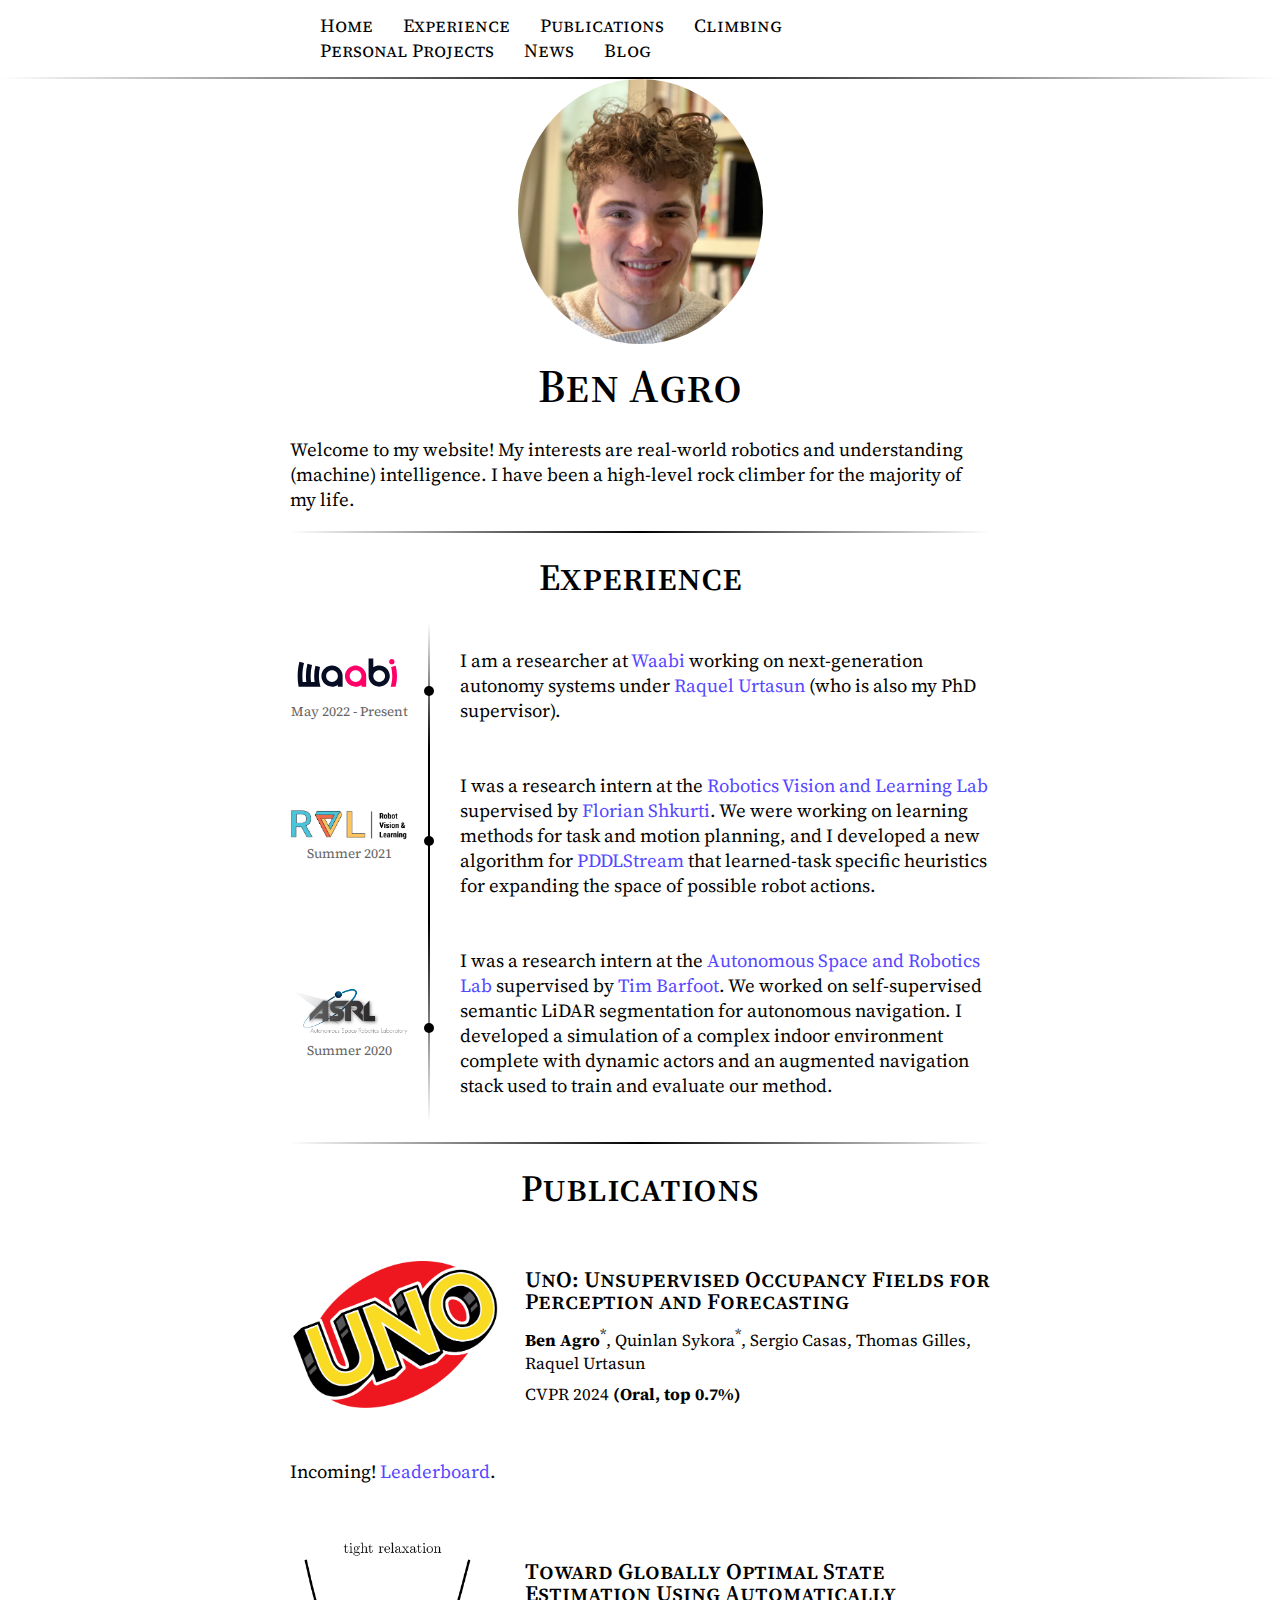
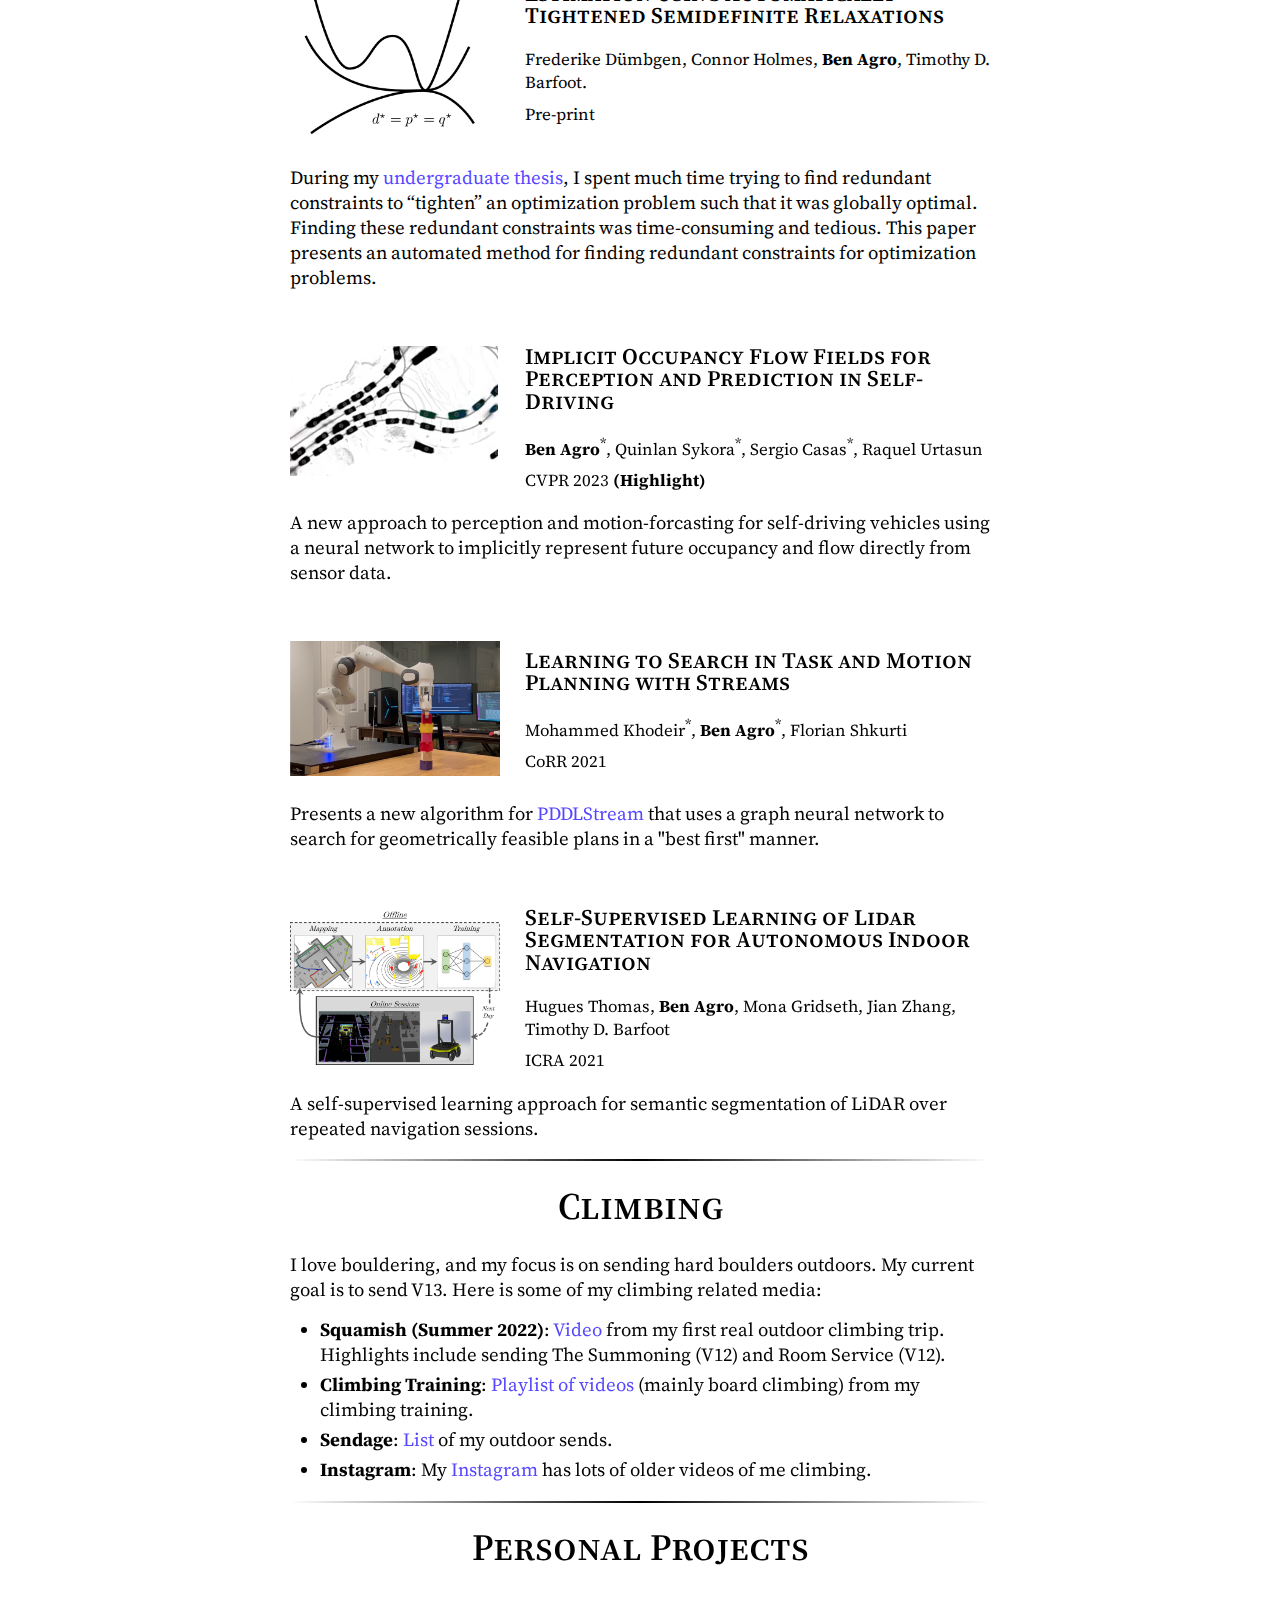
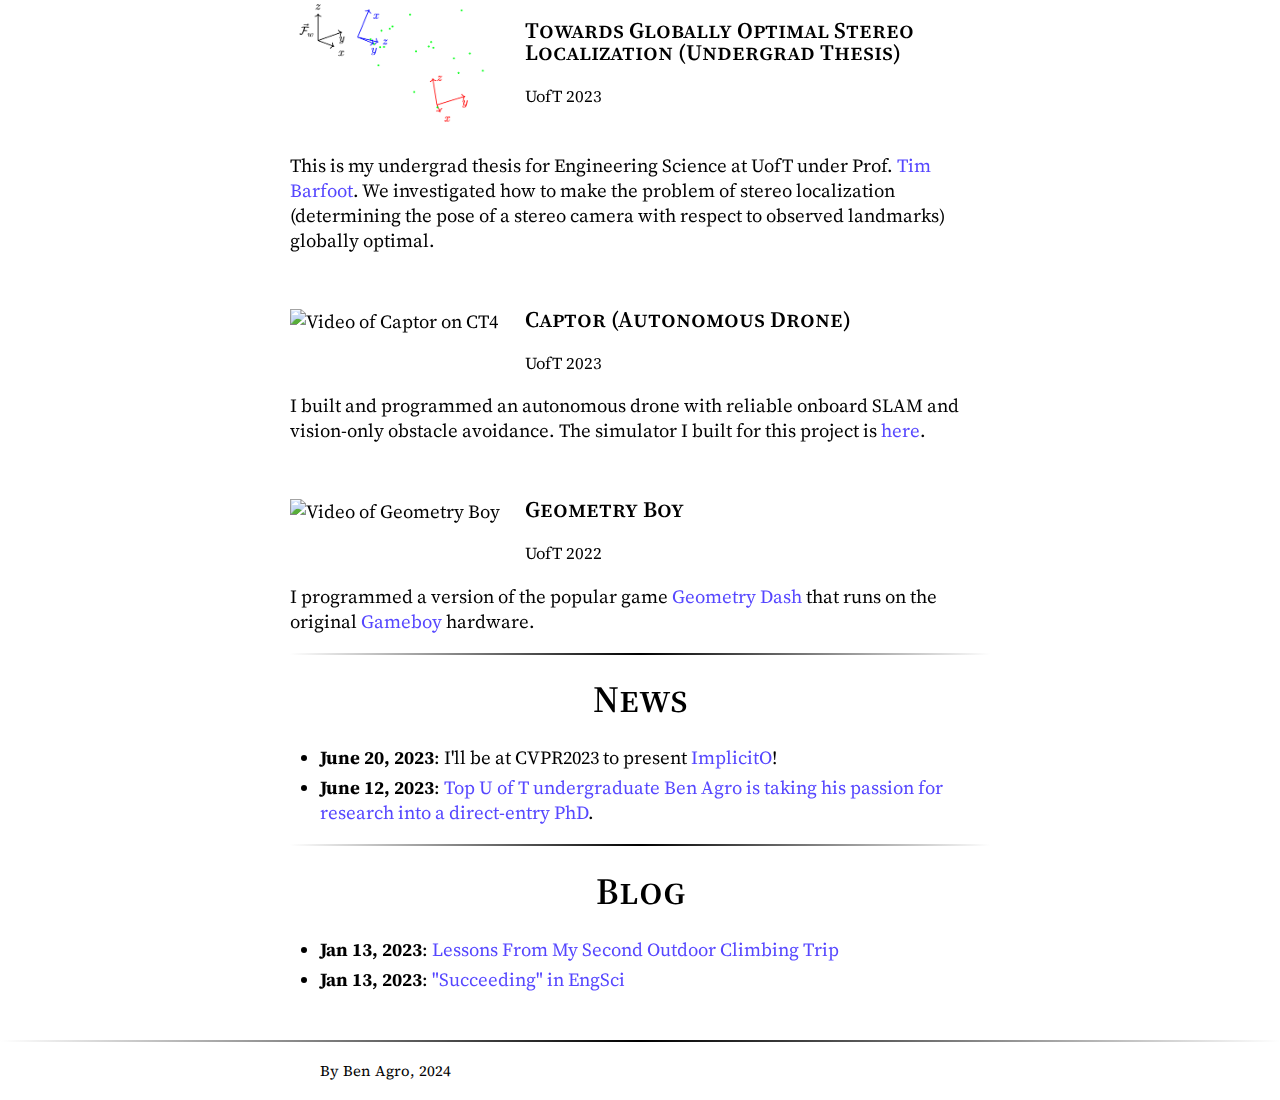
==== index.html @ ea50ece8 "Fix typo in paper title" ====
<!DOCTYPE html>
<html lang='en'>

<head>
    <meta charset='UTF-8' />
    <meta name="viewport" content="width=device-width, initial-scale=1">
    <link rel="icon" href="images/headshot.jpeg">
    <title>Ben Agro</title>
    <!-- Google fonts -->
    <style>
        @import url('https://fonts.googleapis.com/css2?family=Source+Serif+Pro:ital,wght@0,200;0,300;0,400;0,600;0,700;0,900;1,200;1,300;1,400;1,600;1,700;1,900&display=swap');
    </style>
    <link rel="preconnect" href="https://fonts.googleapis.com">
    <link rel="preconnect" href="https://fonts.gstatic.com" crossorigin>
    <link
        href="https://fonts.googleapis.com/css2?family=Source+Serif+Pro:ital,wght@0,200;0,300;0,400;0,600;0,700;0,900;1,200;1,300;1,400;1,600;1,700;1,900&display=swap"
        rel="stylesheet">
    <!-- github icon -->
    <!--link rel="stylesheet" href="https://cdnjs.cloudflare.com/ajax/libs/font-awesome/4.7.0/css/font-awesome.min.css"-->
    <script src="https://kit.fontawesome.com/6b8f993848.js" crossorigin="anonymous"></script>
    <!-- custom stylesheet -->
    <link rel='stylesheet' href='styles.css' />


</head>

<body>
    <div class="nav-div">
        <div class="nav-background">
            <nav class="nav-bar">
                <ul>
                    <li><a href='#sec-about'>Home</a></li>
                    <li><a href='#sec-experience'>Experience</a></li>
                    <li><a href='#sec-publications'>Publications</a></li>
                    <li><a href='#sec-climbing'>Climbing</a></li>
                    <li><a href='#sec-projects'>Personal Projects</a></li>
                    <li><a href='#sec-news'>News</a></li>
                    <li><a href='#sec-blog'>Blog</a></li>
                </ul>
            </nav>
        </div>
    </div>
    <div class="page">
        <!--nav class="nav-sidebar filler"></nav-->
        <section id="sec-about">
            <figure class="headshot-figure">
                <img src='images/headshot.jpeg' alt='Picture of Ben Agro' class="headshot" />
            </figure>
            <h1 class="my-name">Ben Agro</h1>
            <ul class="icons">
                <li><a href="https://github.com/BenAgro314" class="fa fa-github"></a></li>
                <li><a href="https://www.linkedin.com/in/ben-agro-43a619196/" class="fa fa-linkedin"></a></li>
                <li><a href="mailto: ben.agro@mail.utoronto.ca" class="fa fa-envelope"></a></li>
                <li><a href="files/ben_agro_resume.pdf" class="fa fa-file"></a></li>
            </ul>
            <p>
                Welcome to my website!
                My interests are real-world robotics and understanding (machine) intelligence.
                I have been a high-level rock climber for the majority of my life.
            </p>
        </section>
        <section id="sec-experience">
            <h2>Experience</h2>
            <div class="row-experience">
                <div class="timespan">
                    <div>
                        <a href="https://waabi.ai/">
                            <img src="images/Waabi.svg" alt="Waabi Logo" class="logo-img" />
                        </a>
                        <time datetime='2022-5'>May 2022 - Present</time>
                    </div>
                </div>
                <div class="experience-desc">
                    I am a researcher at <a href="https://waabi.ai/">Waabi</a> working on next-generation autonomy
                    systems under <a href="http://www.cs.toronto.edu/~urtasun/">Raquel Urtasun</a> (who is also my PhD supervisor).
                </div>
            </div>
            <div class="row-experience">
                <div class="timespan">
                    <div>
                        <a href="https://rvl.cs.toronto.edu/#/">
                            <img src="images/RVL.png" alt="RVL Logo" class="logo-img" />
                        </a>
                        <time datetime='2021'>Summer 2021</time>
                    </div>
                </div>
                <div class="experience-desc">
                    I was a research intern at the <a href="https://rvl.cs.toronto.edu/#/">Robotics Vision and Learning
                        Lab</a> supervised by <a href="http://www.cs.toronto.edu/~florian/">Florian Shkurti</a>.
                    We were working on learning methods for task and motion planning, and I developed a new algorithm
                    for <a href="https://github.com/caelan/pddlstream">PDDLStream</a> that learned-task specific
                    heuristics for expanding the space of possible robot actions.
                </div>
            </div>
            <div class="row-experience">
                <div class="timespan">
                    <div>
                        <a href="http://asrl.utias.utoronto.ca/">
                            <img src="images/ASRL.png" alt="ASRL Logo" class="logo-img" />
                        </a>
                        <time datetime='2020'>Summer 2020</time>
                    </div>
                </div>
                <div class="experience-desc">
                    I was a research intern at the <a href="http://asrl.utias.utoronto.ca/">Autonomous Space and
                        Robotics Lab</a> supervised by <a href="http://asrl.utias.utoronto.ca/~tdb/">Tim Barfoot</a>.
                    We worked on self-supervised semantic LiDAR segmentation for autonomous navigation. I developed a
                    simulation of a complex indoor environment complete with dynamic actors and an
                    augmented navigation stack used to train and evaluate our method.
                </div>
            </div>
        </section>
        <section id="sec-publications">
            <h2>Publications</h2>
            <div class="row-publication">
                <div class="publication-header">
                    <div class="pub-img">
                        <!--img src="images/panda-pic.png" alt="Picture of a Franka Panda stacking blocks"
                            style="width: 100%; height: 135px; object-fit: cover;" /-->
                        <img src="images/uno_logo.png" alt="UnO Logo"
                            style="width: 100%; height: 200px; object-fit: contain;" />
                    </div>
                    <div class="pub-meta">
                        <div>
                            <h3 class="paper-title">UnO: Unsupervised Occupancy Fields for Perception and Forecasting</h3>
                            <!--ul>
                                <li><a href="https://waabi.ai/research/" class="fa-solid fa-link"></a></li>
                                <li><a href="https://waabi.ai/wp-content/uploads/2023/05/ImplicitO-paper.pdf"
                                        class="fa-solid fa-file-pdf"></a></li>
                            </ul-->
                            <h4 class="paper-authors"><strong>Ben
                                    Agro</strong><sup>*</sup>, Quinlan Sykora<sup>*</sup>,
                                Sergio Casas,
                                Thomas Gilles,
                                Raquel Urtasun</h4>
                            <h4 class="paper-journal">CVPR 2024 <b>(Oral, top 0.7%)</b></h4>
                        </div>
                    </div>
                </div>
                <div class="publication-summary">
                    Incoming! <a href="https://eval.ai/web/challenges/challenge-page/1977/leaderboard/4662">Leaderboard</a>.
                </div>
            </div>
            <div class="row-publication">
                <div class="publication-header">
                    <div class="pub-img">
                        <img src="images/dumbgen_v2.png" alt="A cartoon describing certifiable optimization"
                            style="width: 100%; height: 200px; object-fit: contain;" />
                    </div>
                    <div class="pub-meta">
                        <div>
                            <h3 class="paper-title">Toward Globally Optimal State Estimation Using Automatically
                                Tightened Semidefinite Relaxations</h3>
                            <ul>
                                <li><a href="https://arxiv.org/pdf/2308.05783.pdf" class="fa-solid fa-file-pdf"></a>
                                </li>
                            </ul>
                            <h4 class="paper-authors">Frederike Dümbgen, Connor Holmes, <strong>Ben Agro</strong>,
                                Timothy D. Barfoot.</h4>
                            <h4 class="paper-journal">Pre-print</h4>
                        </div>
                    </div>
                </div>
                <div class="publication-summary">
                    During my <a href="files/bagro_engsci_thesis.pdf">undergraduate thesis</a>, I spent much time
                    trying to find redundant constraints to <q>tighten</q> an optimization problem
                    such that it was globally optimal.
                    Finding these redundant constraints was time-consuming and tedious.
                    This paper presents an automated method for finding redundant constraints for optimization problems.
                </div>
            </div>
            <div class="row-publication">
                <div class="publication-header">
                    <div class="pub-img">
                        <!--img src="images/panda-pic.png" alt="Picture of a Franka Panda stacking blocks"
                            style="width: 100%; height: 135px; object-fit: cover;" /-->
                        <video height="130px" autoplay="autoplay" loop muted>
                            <source src="images/ImplicitO_teaser_resized.mp4" type="video/mp4">
                        </video>
                    </div>
                    <div class="pub-meta">
                        <div>
                            <h3 class="paper-title">Implicit Occupancy Flow Fields for Perception and Prediction in
                                Self-Driving</h3>
                            <ul>
                                <li><a href="https://waabi.ai/research/" class="fa-solid fa-link"></a></li>
                                <li><a href="https://waabi.ai/wp-content/uploads/2023/05/ImplicitO-paper.pdf"
                                        class="fa-solid fa-file-pdf"></a></li>
                            </ul>
                            <h4 class="paper-authors"><strong>Ben
                                    Agro</strong><sup>*</sup>, Quinlan Sykora<sup>*</sup>,
                                Sergio Casas<sup>*</sup>,
                                Raquel Urtasun</h4>
                            <h4 class="paper-journal">CVPR 2023 <b>(Highlight)</b></h4>
                        </div>
                    </div>
                </div>
                <div class="publication-summary">
                    A new approach to perception and motion-forcasting for self-driving vehicles using
                    a neural network to implicitly represent future occupancy and flow directly
                    from sensor data.
                </div>
            </div>
            <div class="row-publication">
                <div class="publication-header">
                    <div class="pub-img">
                        <img src="images/panda-pic.png" alt="Picture of a Franka Panda stacking blocks"
                            style="width: 100%; height: 135px; object-fit: cover;" />
                    </div>
                    <div class="pub-meta">
                        <div>
                            <h3 class="paper-title">Learning to Search in Task and Motion Planning with Streams</h3>
                            <ul>
                                <li><a href="https://rvl.cs.toronto.edu/learning-based-tamp/"
                                        class="fa-solid fa-link"></a></li>
                                <li><a href="https://arxiv.org/abs/2111.13144" class="fa-solid fa-file-pdf"></a></li>
                                <li><a href="https://github.com/rvl-lab-utoronto/drake-tamp" class="fa fa-github"></a>
                                </li>
                                <li><a href="https://www.youtube.com/watch?v=pzzpR4wh_Zk"
                                        class="fa-brands fa-youtube"></a></li>
                            </ul>
                            <h4 class="paper-authors">Mohammed Khodeir<sup>*</sup>, <strong>Ben
                                    Agro</strong><sup>*</sup>, Florian Shkurti</h4>
                            <h4 class="paper-journal">CoRR 2021</h4>
                        </div>
                    </div>
                </div>
                <div class="publication-summary">
                    Presents a new algorithm for <a href="https://github.com/caelan/pddlstream">PDDLStream</a> that uses
                    a graph neural network to search for geometrically feasible plans in a "best first" manner.
                </div>
            </div>
            <div class="row-publication">
                <div class="publication-header">
                    <div class="pub-img">
                        <img src="images/self-supervised-segmentation-asrl.jpg"
                            alt="Diagram of thet semantic segmentation pipeline" />
                    </div>
                    <div class="pub-meta">
                        <div>
                            <h3 class="paper-title">Self-Supervised Learning of Lidar Segmentation for Autonomous Indoor
                                Navigation</h3>
                            <ul>
                                <li><a href="https://arxiv.org/abs/2012.05897" class="fa-solid fa-file-pdf"></a></li>
                                <li><a href="https://github.com/utiasASRL/Crystal_Ball_Nav" class="fa fa-github"></a>
                                </li>
                                <li><a href="https://www.youtube.com/watch?v=Yyyrbnjqngg"
                                        class="fa-brands fa-youtube"></a></li>
                            </ul>
                            <h4 class="paper-authors">Hugues Thomas, <strong>Ben Agro</strong>, Mona Gridseth, Jian
                                Zhang, Timothy D. Barfoot</h4>
                            <h4 class="paper-journal">ICRA 2021</h4>
                        </div>
                    </div>
                </div>
                <div class="publication-summary">
                    A self-supervised learning approach for semantic segmentation of LiDAR over repeated navigation
                    sessions.
                </div>
            </div>
        </section>
        <section id="sec-climbing">
            <h2>Climbing</h2>
            <!--i class="fa-solid fa-person-digging"></i-->
            <!--div>Under Construction</div-->
            <p style="padding-bottom: 15px;">I love bouldering, and my focus is on sending hard boulders outdoors. My
                current goal is to send V13.
                Here is some of my climbing related media:
            </p>

            <ul class="spaced-list">
                <li><b>Squamish (Summer 2022)</b>: <a href="https://www.youtube.com/watch?v=RCzC7o2hwVw&t=6s">Video</a>
                    from my first real outdoor climbing trip. Highlights include sending The Summoning (V12) and Room
                    Service (V12).</li>
                <li><b>Climbing Training</b>: <a
                        href="https://www.youtube.com/playlist?list=PLWPCgxnTLbvFOwuky4TcwKlXCHBnIc4AR">Playlist of
                        videos</a> (mainly board climbing) from my climbing training.</li>
                <li><b>Sendage</b>: <a href="https://sendage.com/user/benagro">List</a> of my outdoor sends.</li>
                <li><b>Instagram</b>: My <a href="https://www.instagram.com/ben_agro/">Instagram</a> has lots of older
                    videos of me climbing.</li>
            </ul>

        </section>
        <!--section id="sec-blog">
            <h2>Blog</h2>
            <ul class="spaced-list">
                <li><b>May 2023</b>:<a href="blogs/engsci_review.html"> A review of UofT Engineering
                        Science</a></li>
            </ul>
        </section-->
        <section id="sec-projects">
            <h2>Personal Projects</h2>
            <div class="row-publication">
                <div class="publication-header">
                    <div class="pub-img">
                        <img src="images/thesis_thumbnail.png" alt="Stereo Localization Thumbnail"
                            style="width: 100%; height: 135px; object-fit: cover;" />
                    </div>
                    <div class="pub-meta">
                        <div>
                            <h3 class="paper-title">Towards Globally Optimal Stereo Localization (Undergrad Thesis)</h3>
                            <ul>
                                <!--li><a href="https://rvl.cs.toronto.edu/learning-based-tamp/"
                                        class="fa-solid fa-link"></a></li-->
                                <li><a href="files/bagro_engsci_thesis.pdf" class="fa-solid fa-file-pdf"></a></li>
                                <li><a href="https://github.com/BenAgro314/bagro_engsci_thesis"
                                        class="fa fa-github"></a>
                                </li>
                                <li><a href="https://www.youtube.com/watch?v=_fX9ZbzrwBE"
                                        class="fa-brands fa-youtube"></a></li>
                            </ul>
                            <h4 class="paper-journal">UofT <time datetime="2023">2023</time></h4>
                        </div>
                    </div>
                </div>
                <div class="publication-summary">
                    This is my undergrad thesis for Engineering Science at UofT under Prof. <a
                        href="http://asrl.utias.utoronto.ca/~tdb/">Tim Barfoot</a>.
                    We investigated how to make the problem of stereo localization (determining
                    the pose of a stereo camera with respect to observed landmarks) globally optimal.
                </div>
            </div>
            <div class="row-publication">
                <div class="publication-header">
                    <div class="pub-img">
                        <img src="images/ct4.gif" alt="Video of Captor on CT4"
                            style="width: 100%; height: 135px; object-fit: cover;" />
                    </div>
                    <div class="pub-meta">
                        <div>
                            <h3 class="paper-title">Captor (Autonomous Drone)</h3>
                            <ul>
                                <!--li><a href="https://rvl.cs.toronto.edu/learning-based-tamp/"
                                        class="fa-solid fa-link"></a></li-->
                                <li><a href="files/Captor_Report.pdf" class="fa-solid fa-file-pdf"></a></li>
                                <li><a href="https://github.com/BenAgro314/rob498_capstone" class="fa fa-github"></a>
                                </li>
                                <li><a href="https://youtu.be/bnN9CyDADcY" class="fa-brands fa-youtube"></a></li>
                            </ul>
                            <!--h4 class="paper-authors">Mohammed Khodeir<sup>*</sup>, <strong>Ben
                                    Agro</strong><sup>*</sup>, Florian Shkurti</h4-->
                            <h4 class="paper-journal">UofT <time datetime="2023">2023</time></h4>
                        </div>
                    </div>
                </div>
                <div class="publication-summary">
                    I built and programmed an autonomous drone with reliable onboard SLAM and vision-only obstacle
                    avoidance.
                    The simulator I built for this project is <a
                        href="https://github.com/BenAgro314/catkin_ws_engsci">here</a>.
                </div>
            </div>
            <div class="row-publication">
                <div class="publication-header">
                    <div class="pub-img">
                        <img src="images/geo_boy_short.gif" alt="Video of Geometry Boy"
                            style="width: 100%; height: 135px; object-fit: cover;" />
                    </div>
                    <div class="pub-meta">
                        <div>
                            <h3 class="paper-title">Geometry Boy</h3>
                            <ul>
                                <!--li><a href="https://rvl.cs.toronto.edu/learning-based-tamp/"
                                        class="fa-solid fa-link"></a></li-->
                                <li><a href="files/Geometry_Boy_Report.pdf" class="fa-solid fa-file-pdf"></a></li>
                                <li><a href="https://github.com/BenAgro314/MIE438_Project" class="fa fa-github"></a>
                                </li>
                                <li><a href="https://youtu.be/1WBaEiE1EUo" class="fa-brands fa-youtube"></a></li>
                            </ul>
                            <!--h4 class="paper-authors">Mohammed Khodeir<sup>*</sup>, <strong>Ben
                                    Agro</strong><sup>*</sup>, Florian Shkurti</h4-->
                            <h4 class="paper-journal">UofT <time datetime="2022">2022</time></h4>
                        </div>
                    </div>
                </div>
                <div class="publication-summary">
                    I programmed a version of the popular game <a href="https://geometrydash.io/">Geometry Dash</a>
                    that runs on the original <a href="https://en.wikipedia.org/wiki/Game_Boy">Gameboy</a> hardware.
                </div>
            </div>
        </section>

        <section id="sec-news">
            <h2>News</h2>
            <ul class="spaced-list">
                <li><b>June 20, 2023</b>: I'll be at CVPR2023 to present <a
                        href="https://waabi.ai/implicito/">ImplicitO</a>!
                </li>
                <li><b>June 12, 2023</b>: <a
                        href="https://news.engineering.utoronto.ca/top-u-of-t-undergraduate-ben-agro-is-taking-his-passion-for-research-into-a-direct-entry-phd/">
                        Top U of T undergraduate Ben Agro is taking his passion for research into a direct-entry
                        PhD</a>.</li>
            </ul>

        </section>

        <section id="sec-blog">
            <h2>Blog</h2>
            <ul class="spaced-list">
                <li><time datetime="2024-01-13"><b>Jan 13, 2023</b>:<a href="blogs/lessons_from_2nd_climbing_trip.html"> 
                        Lessons From My Second Outdoor Climbing Trip</a></li>
                <li><time datetime="2024-01-20"><b>Jan 13, 2023</b>:<a href="blogs/succeeding_in_engsci.html"> 
                        "Succeeding" in EngSci</a></li>
            </ul>
            <!--div class="under-construction">
                <i class="fa-solid fa-person-digging">
                </i>
                <p>Under Construction</p>
            </div-->
        </section>
    </div>
    <footer class="website-footer">
        <div class="footer-content">
            <div class="author">By Ben Agro, <time datetime="2024">2024</time></div>
            <div><a href="#sec-about" class="fa fa-arrow-up"></a></div>
        </div>
    </footer>
</body>

</html>
---- styles.css ----
* {
    margin: 0;
    padding: 0;
    box-sizing: border-box;
}

:root {
    --bg-color: rgb(255, 255, 255);
    --font-color: rgb(0, 0, 0);
    --navbar-link-color: rgb(0, 0, 0);
    --navbar-hover-link-color: rgb(100, 100, 100);
    --time-color: rgb(100, 100, 100);
    --link-color: rgb(85, 70, 255);
    --hover-link-color: rgb(63, 52, 178);
    --author-color: rgb(50, 50, 50);
}

html {
    font-size: 14pt;
    scroll-behavior: smooth;
}

body {
    background-color: var(--bg-color);
    color: var(--font-color);
    font-family: 'Source Serif Pro', serif;
    font-weight: normal;
    font-size: 1rem;
}

a,
a:visited {
    text-decoration: none;
    color: var(--link-color);
}

a:hover,
a:visited:hover {
    color: var(--hover-link-color);
}

p {
    margin-bottom: 1rem;
}

p:first-of-type {
    margin-top: 1em;
}

p:last-of-type {
    margin-bottom: 0em;
}


section {
    border-image: linear-gradient(to right, var(--bg-color), var(--font-color), var(--bg-color)) 10 0 10 0;
    border-top-width: 2px;
    border-top-style: solid;
    padding-top: 1em;
    padding-bottom: 1em;
}


section:first-of-type {
    border-top-width: 0px;
}

.page {
    position: relative;
    max-width: 700px;
    margin: 0 auto;
    margin-top: 60px;
}

h1,
h2,
h3,
h4,
h5 {
    text-align: center;
    font-variant: small-caps;
    font-size: 2rem;
    font-weight: 600;
    margin-bottom: 20px;
}

.my-name {
    font-size: 2.5em;
    margin-top: 10px;
    margin-bottom: 0px;
}

.blog-title {
    font-size: 2.5em;
    padding-top: 1em;
    margin-bottom: 0px;
}

.blog-date {
    text-align: center;
    font-size: 1em;
}


.icons {
    display: flex;
    justify-content: center;
}

.icons li {
    padding-right: 20px;
    list-style: none;
}

.spaced-list li:not(:last-child) {
    margin-bottom: 5px;
}

.spaced-list li {
    margin-left: 30px
}

.icons li:last-of-type {
    padding-right: 0px;
}

.icons li a {
    text-decoration: none;
    color: var(--navbar-link-color);
    font-size: 1.5rem;
}

.icons li a:hover,
.icons li a:visited:hover {
    color: var(--navbar-hover-link-color);
}

.nav-div {
    z-index: 1;
    width: 100%;
    position: fixed;
    top: 0;
    left: 0;
}

.nav-background {
    z-index: 1;
    background-color: var(--bg-color);
    border-image: linear-gradient(to right, var(--bg-color), var(--font-color), var(--bg-color)) 10 0 10 0;
    border-bottom-width: 2px;
    border-bottom-style: solid;
}

.nav-bar {
    padding-top: 10pt;
    padding-bottom: 10pt;
    padding-left: 20px;
    position: relative;
    max-width: 680px;
    margin: 0 auto;
}

.nav-bar ul {
    display: flex;
    flex-wrap: wrap;
    justify-content: left;
}

.nav-bar li {
    list-style: none;
    padding-right: 30px;
}

.nav-bar li a,
.nav-bar li a:visited {
    text-decoration: none;
    color: var(--navbar-link-color);
    font-variant: small-caps;
}

.nav-bar li a:hover,
.nav-ba li a:visited:hover {
    color: var(--navbar-hover-link-color);
}

.headshot {
    width: 35%;
    border-radius: 50%;
}

.headshot-figure {
    display: flex;
    justify-content: center;
}


.row-experience {
    display: flex;
}

.row-experience>* {
    padding-top: 25px;
    /* give sub divs good padding */
    padding-bottom: 25px;
}

.experience-desc {
    margin-left: 20px;
    flex: 1;
}


.timespan {
    font-size: 10pt;
    border-right: var(--font-color) solid 2px;
    width: 20%;
    text-align: center;
    position: relative;
    padding-right: 20px;
    display: flex;
    align-items: center;
}

.timespan time {
    margin-top: 10px;
    color: var(--time-color);
}

.timespan:before {
    flex: initial;
    content: "";
    /* Add an empty content to the ::before pseudo-element */
    position: absolute;
    /* Position the ::before pseudo-element absolutely */
    right: -6px;
    top: 50%;
    width: 10px;
    /* Set the width of the dot */
    height: 10px;
    /* Set the height of the dot */
    background-color: black;
    /* Set the color of the dot */
    border-radius: 50%;
    /* Make the dot a circle */
}

.row-experience:first-of-type .timespan {
    border-image: linear-gradient(to top, var(--font-color), var(--bg-color)) 0 20 0 0;
    border-right-width: 2px;
    border-right-style: solid;
}

.row-experience:last-of-type .timespan {
    border-image: linear-gradient(to bottom, var(--font-color), var(--bg-color)) 0 20 0 0;
    border-right-width: 2px;
    border-right-style: solid;
}

.experience-desc {
    width: 80%;
    padding-left: 10px;
}

.logo-img {
    width: 100%;
}

.logo-img:hover {
    transform: scale(1.1);
}

.publication-header {
    display: flex;
    margin-bottom: 1rem;
}

.pub-img {
    width: 30%;
    flex: initial;
    align-items: center;
}

.pub-img img {
    width: 100%;
}

.pub-meta {
    flex: 1;
    margin-left: 25px;
    display: flex;
    align-items: center;
}

.paper-title {
    font-size: 1.2rem;
    margin-bottom: 0.5em;
    line-height: 1.2rem;
    text-align: left;
}

.paper-authors {
    font-variant: None;
    font-weight: normal;
    font-size: 0.9rem;
    margin-bottom: 0.5em;
    /*color: var(--author-color);*/
    text-align: left;
}

.paper-journal {
    font-variant: None;
    font-weight: normal;
    text-align: left;
    font-size: 0.9rem;
    margin-bottom: 0px;
}

.row-publication {
    margin-bottom: 3rem;
}

.row-publication:last-of-type {
    margin-bottom: 0rem;
}

.pub-meta ul {
    display: flex;
    justify-content: left;
    margin-bottom: 0.5em;
}

.pub-meta ul li {
    list-style: none;
    padding-right: 20px;
}

.pub-meta ul li a {
    text-decoration: none;
    color: var(--navbar-link-color);
    font-size: 1.1rem;
}

.pub-meta ul li a:hover,
.pub-meta ul li a:visited:hover {
    color: var(--navbar-hover-link-color);

}

.website-footer {
    border-image: linear-gradient(to right, var(--bg-color), var(--font-color), var(--bg-color)) 10 0 0 0;
    border-top-width: 2px;
    border-top-style: solid;
    padding-top: 1rem;
    padding-bottom: 1rem;
    margin-top: 30px;
}

.website-footer .author {
    font-size: 0.8rem;
}

.footer-content {
    max-width: 680px;
    margin: 0 auto;
    display: flex;
    justify-content: space-between;
    padding-left: 20px;
    padding-right: 20px;
}

.footer-content a {
    text-decoration: none;
    color: var(--navbar-link-color);
    font-size: 1.1rem;
}

.footer-content a:hover,
.footer-content a:visited:hover {
    color: var(--navbar-hover-link-color);

}

@media only screen and (max-width: 720px) {
    .page {
        padding-left: 26px;
        padding-right: 26px;
    }

    html {
        font-size: 12pt;
    }
}

.under-construction {
    text-align: center;
}

.under-construction i {
    font-size: 40pt;
}

@media only screen and (max-width: 500px) {
    .publication-header {
        flex-direction: column-reverse;
    }

    .pub-img {
        width: 60%;
        margin: 0 auto;
    }

    .pub-meta {
        width: 100%;
        margin-left: 0;
        margin-bottom: 1.5rem;
    }

    .page {
        margin-bottom: 70px;
    }
}

.blog-title {
    font-size: 2.0em;
    margin-top: 10px;
    margin-bottom: 5px;
}

.blog-author {
    font-size: 1.0em;
    text-align: center;
    margin-bottom: 5px;
}

.blog-abstract {
    font-style: italic;
    text-align: center;
}

.blog-date {
    font-size: 1.0em;
    text-align: center;
    margin-bottom: 10px;
}
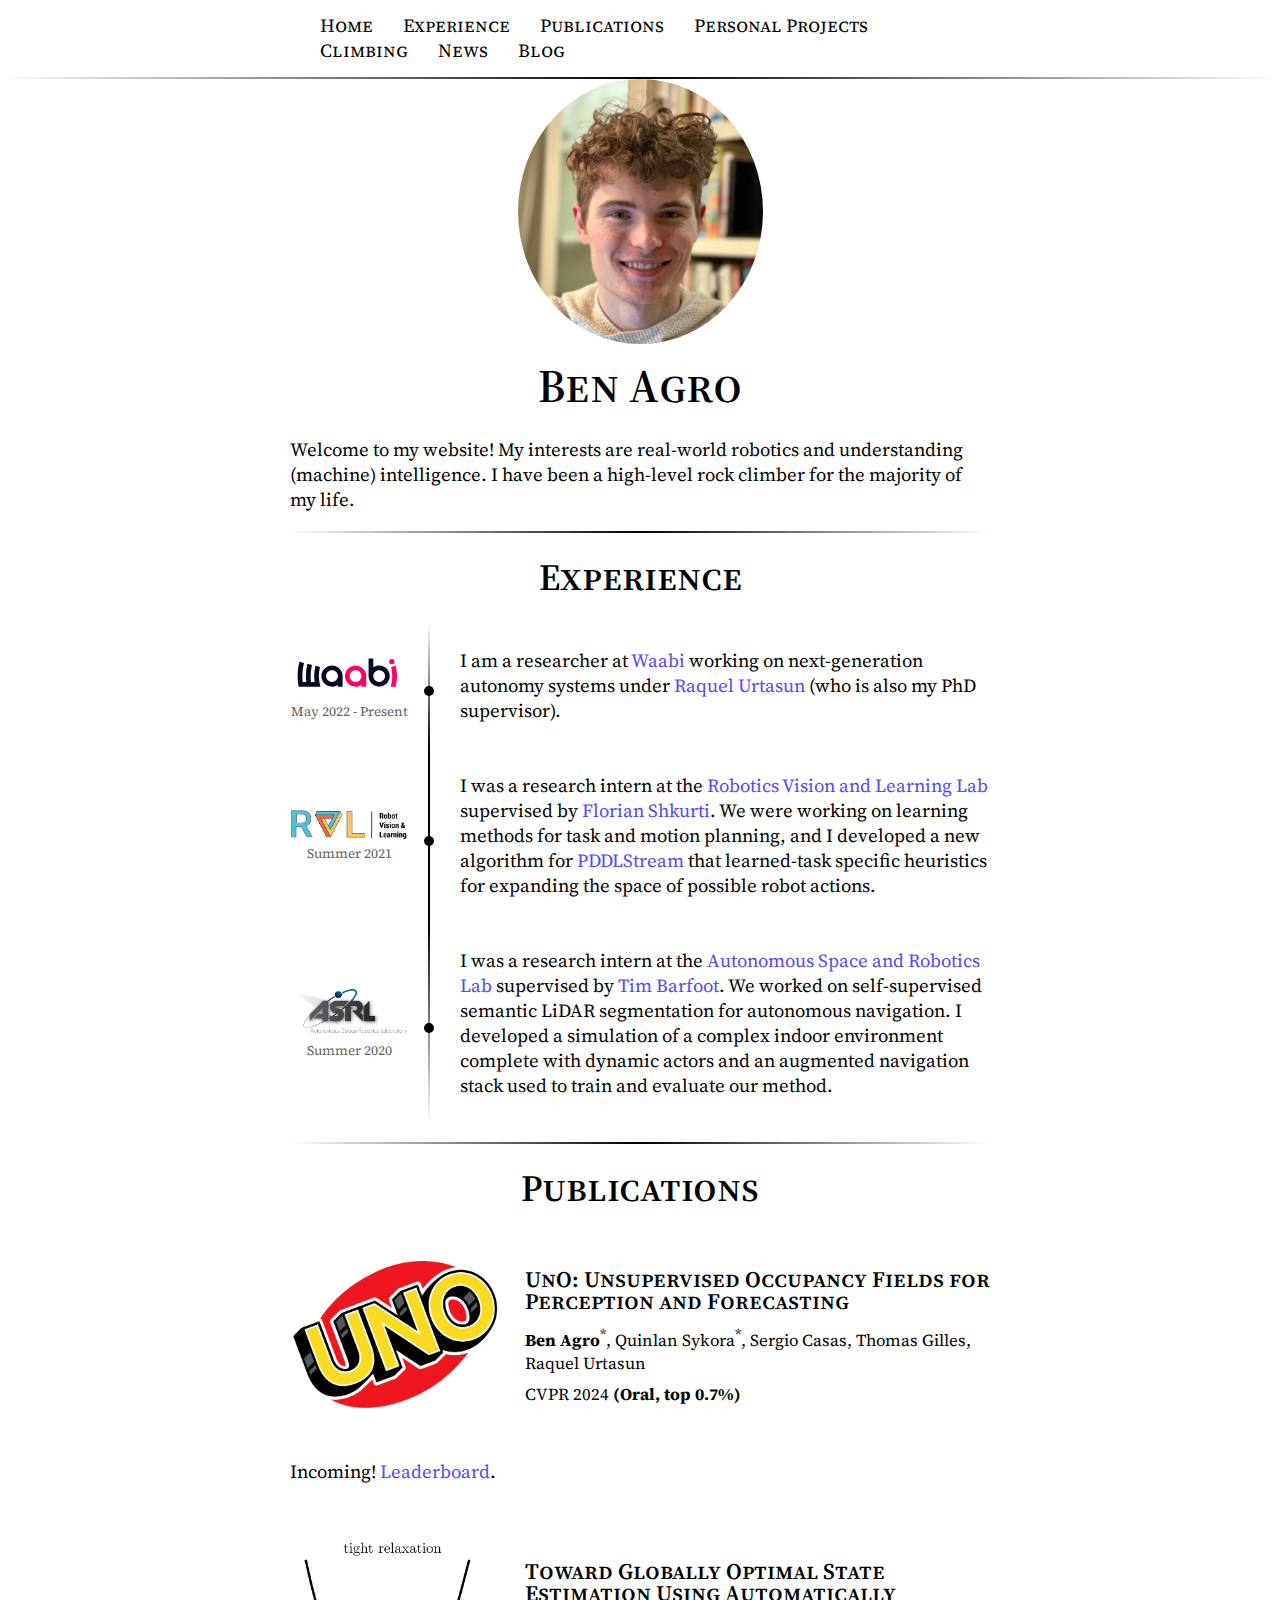
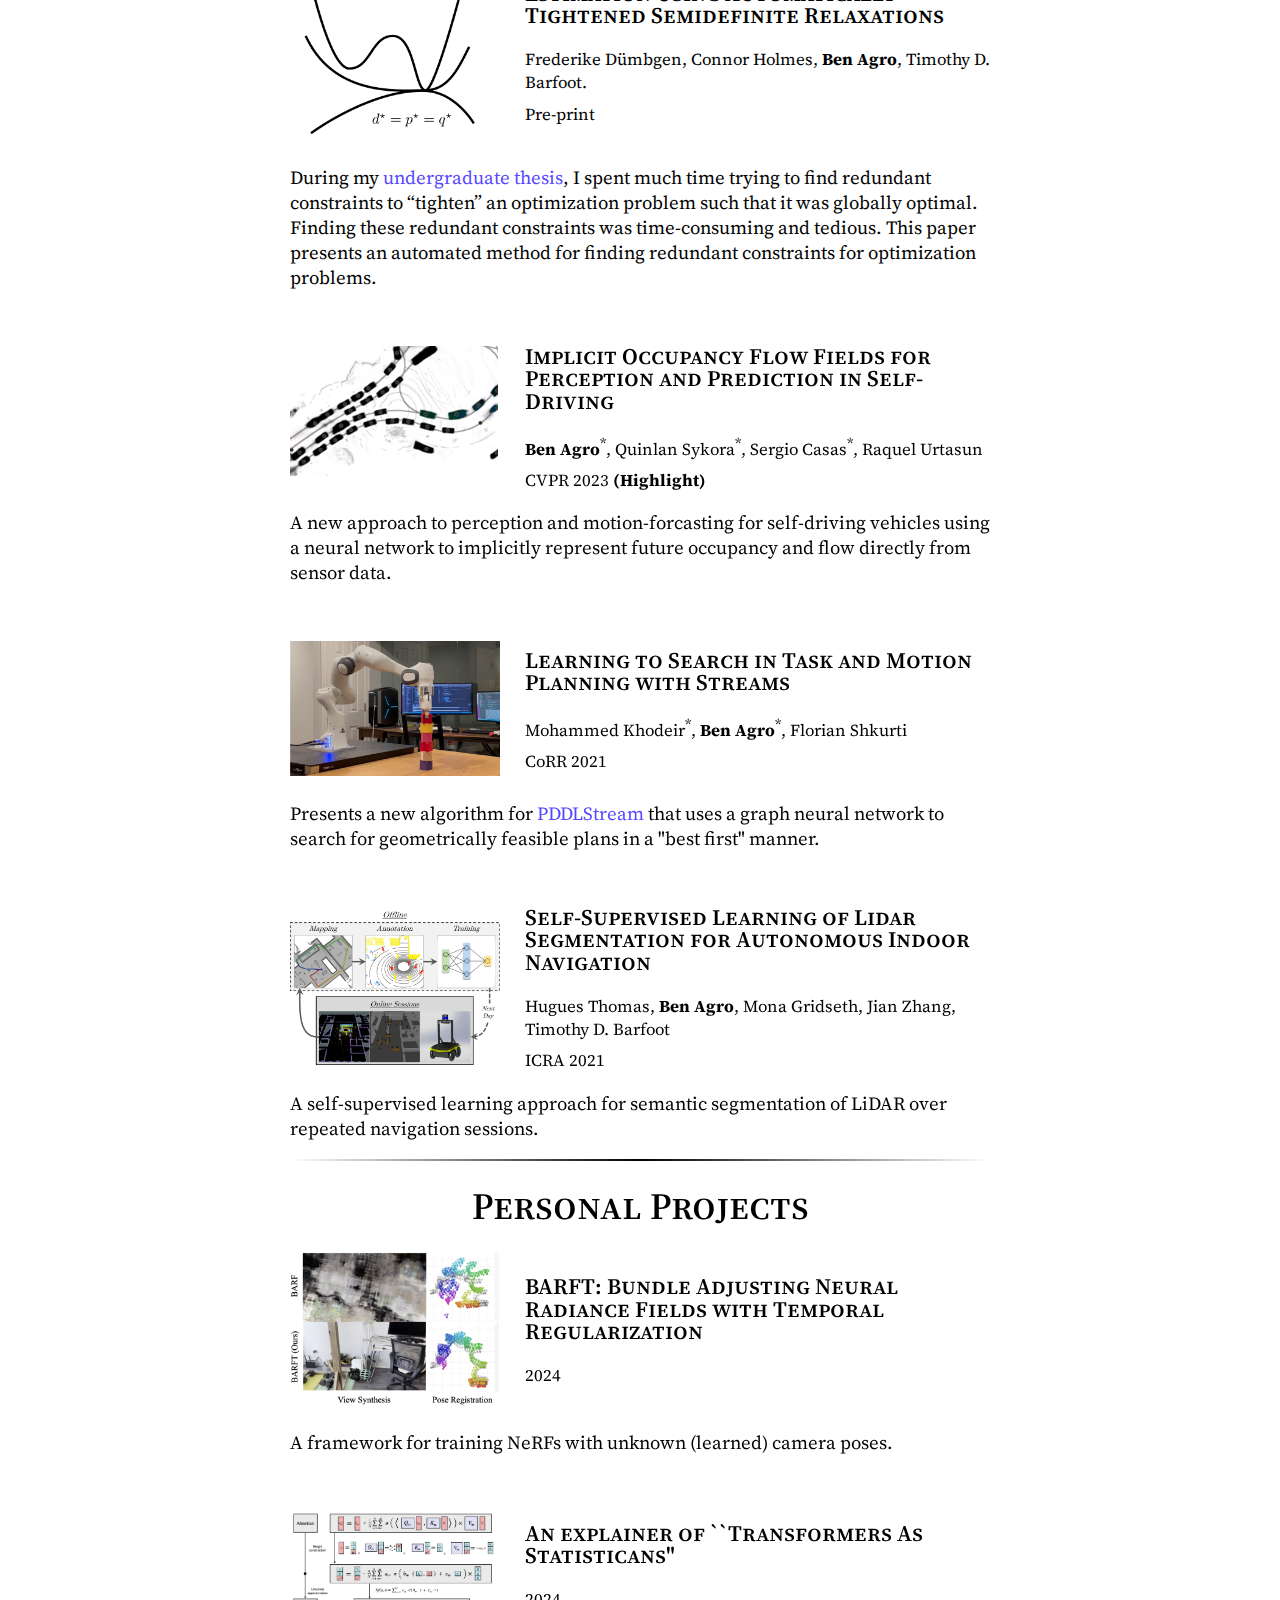
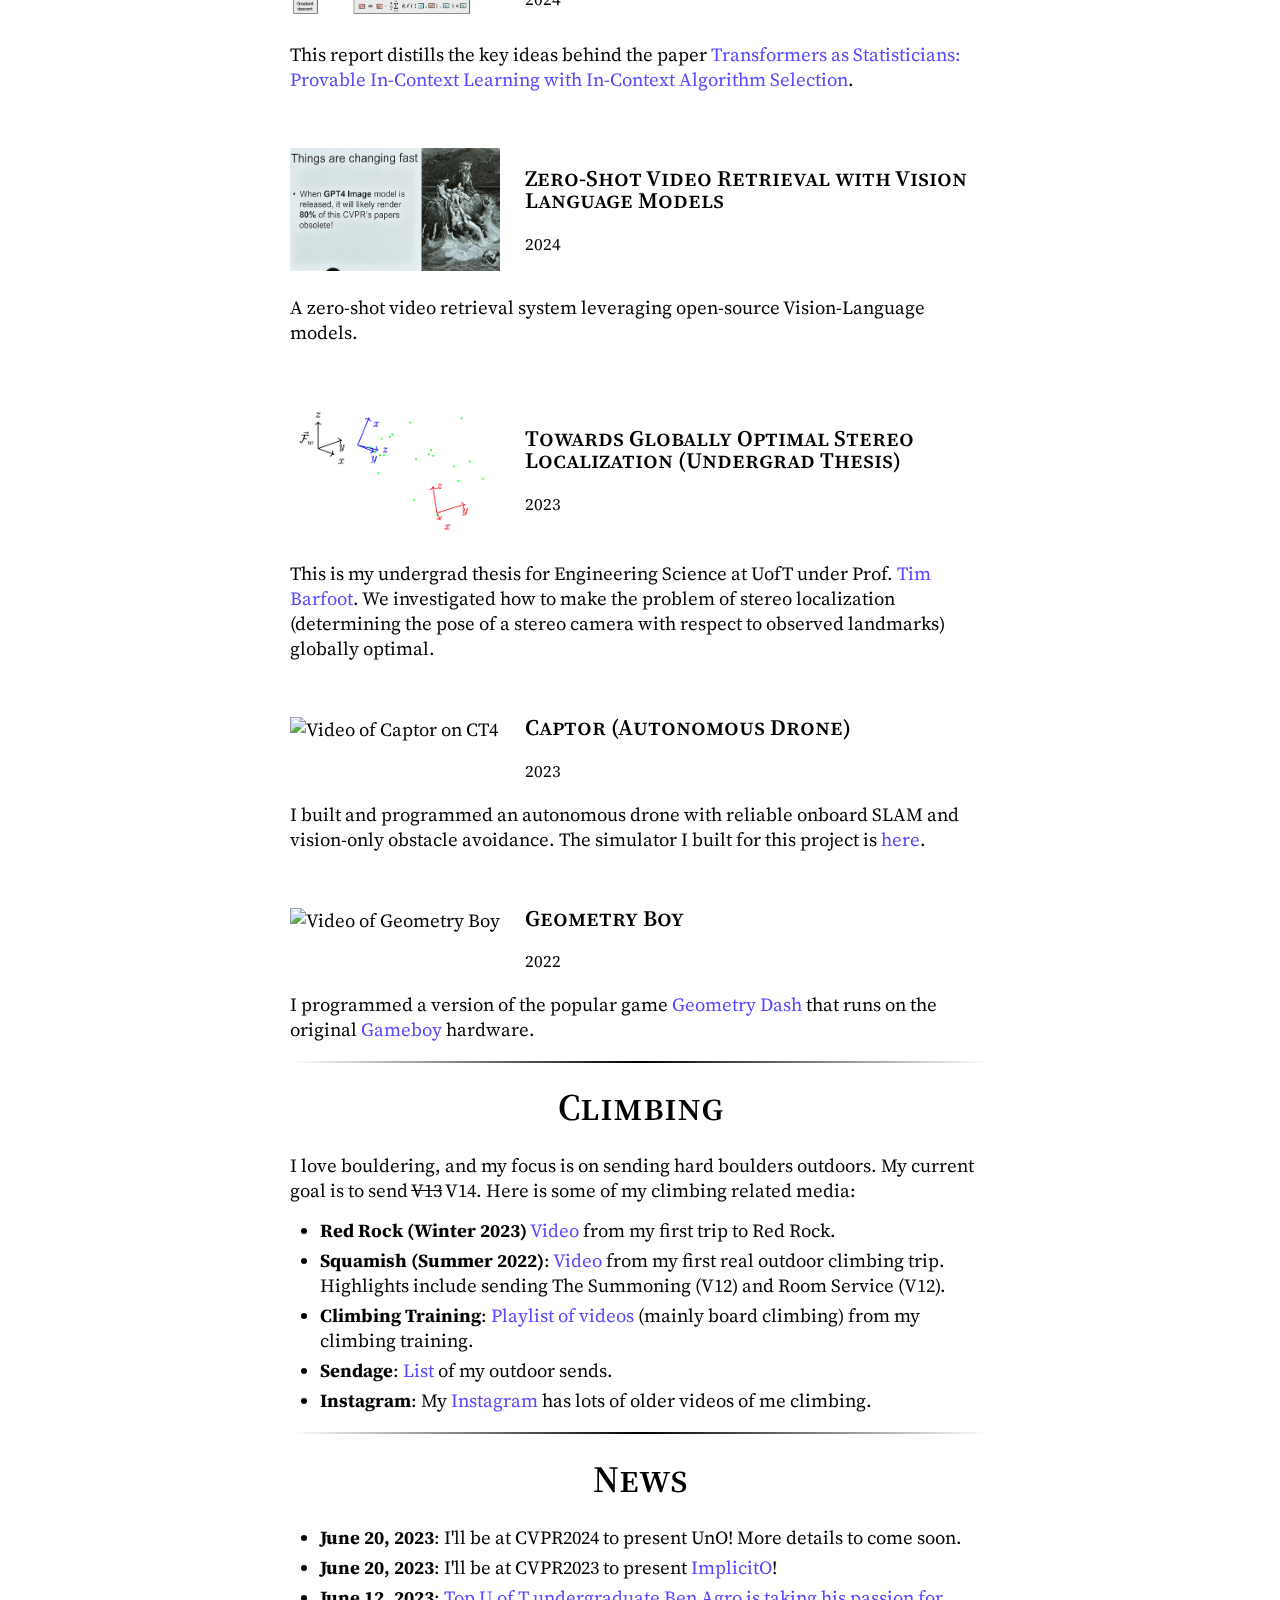
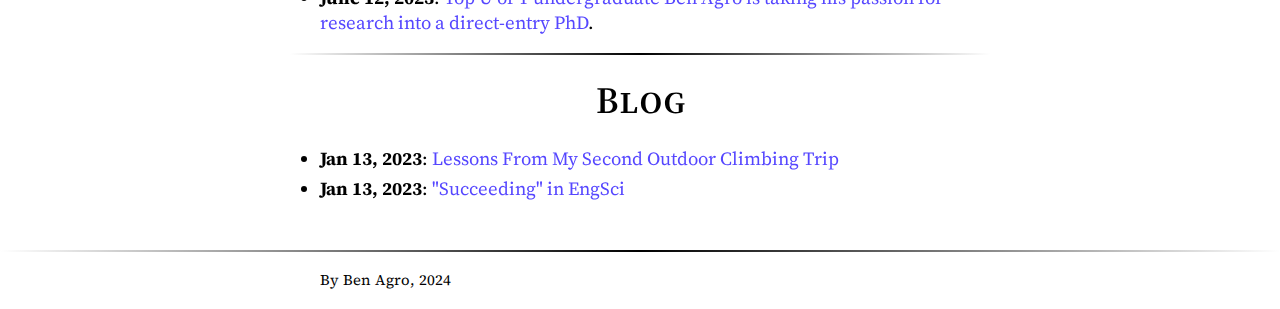
==== commit a8b1313a: "updates" ====
--- a/index.html
+++ b/index.html
@@ -32,8 +32,8 @@
                     <li><a href='#sec-about'>Home</a></li>
                     <li><a href='#sec-experience'>Experience</a></li>
                     <li><a href='#sec-publications'>Publications</a></li>
+                    <li><a href='#sec-projects'>Personal Projects</a></li>
                     <li><a href='#sec-climbing'>Climbing</a></li>
-                    <li><a href='#sec-projects'>Personal Projects</a></li>
                     <li><a href='#sec-news'>News</a></li>
                     <li><a href='#sec-blog'>Blog</a></li>
                 </ul>
@@ -259,16 +259,188 @@
                 </div>
             </div>
         </section>
+
+        <!--section id="sec-blog">
+            <h2>Blog</h2>
+            <ul class="spaced-list">
+                <li><b>May 2023</b>:<a href="blogs/engsci_review.html"> A review of UofT Engineering
+                        Science</a></li>
+            </ul>
+        </section-->
+        <section id="sec-projects">
+            <h2>Personal Projects</h2>
+            <div class="row-publication">
+                <div class="publication-header">
+                    <div class="pub-img">
+                        <img src="images/BARFT_thumbnail.png" alt="BARFT Thumbnail"
+                            style="width: 100%;" />
+                    </div>
+                    <div class="pub-meta">
+                        <div>
+                            <h3 class="paper-title">BARFT: Bundle Adjusting Neural Radiance Fields with Temporal Regularization</h3>
+                            <ul>
+                                <!--li><a href="https://rvl.cs.toronto.edu/learning-based-tamp/"
+                                        class="fa-solid fa-link"></a></li-->
+                                <li><a href="files/CSC2532_Final_Project_Report.pdf" class="fa-solid fa-file-pdf"></a></li>
+                                <li><a href="https://github.com/souravb111/bundle-adjusting-NeRF/tree/bagro/sched"
+                                        class="fa fa-github"></a>
+                                </li>
+                            </ul>
+                            <h4 class="paper-journal"><time datetime="2023">2024</time></h4>
+                        </div>
+                    </div>
+                </div>
+                <div class="publication-summary">
+                    A framework for training NeRFs with unknown (learned) camera poses.
+                </div>
+            </div>
+            <div class="row-publication">
+                <div class="publication-header">
+                    <div class="pub-img">
+                        <img src="images/TaS_thumbnail.png" alt="TaS Thumbnail"
+                            style="width: 100%;" />
+                    </div>
+                    <div class="pub-meta">
+                        <div>
+                            <h3 class="paper-title">An explainer of ``Transformers As Statisticans"</h3>
+                            <ul>
+                                <!--li><a href="https://rvl.cs.toronto.edu/learning-based-tamp/"
+                                        class="fa-solid fa-link"></a></li-->
+                                <li><a href="files/TaS_report.pdf" class="fa-solid fa-file-pdf"></a></li>
+                            </ul>
+                            <h4 class="paper-journal"><time datetime="2023">2024</time></h4>
+                        </div>
+                    </div>
+                </div>
+                <div class="publication-summary">
+                    This report distills the key ideas behind the paper <a href="https://arxiv.org/abs/2306.04637">Transformers as Statisticians: Provable In-Context Learning with In-Context Algorithm Selection</a>.
+                </div>
+            </div>
+            <div class="row-publication">
+                <div class="publication-header">
+                    <div class="pub-img">
+                        <img src="images/CSC2508_hook.png" alt="TaS Thumbnail"
+                            style="width: 100%;" />
+                    </div>
+                    <div class="pub-meta">
+                        <div>
+                            <h3 class="paper-title">Zero-Shot Video Retrieval with Vision Language Models</h3>
+                            <ul>
+                                <li><a href="https://github.com/BenAgro314/CSC2508_final_project"
+                                        class="fa-solid fa-link"></a></li>
+                                <li><a href="files/agrobenj_CSC2508_Final_Report.pdf" class="fa-solid fa-file-pdf"></a></li>
+                            </ul>
+                            <h4 class="paper-journal"><time datetime="2023">2024</time></h4>
+                        </div>
+                    </div>
+                </div>
+                <div class="publication-summary">
+                    A zero-shot video retrieval system leveraging open-source Vision-Language models.
+                </div>
+            </div>
+            <div class="row-publication">
+                <div class="publication-header">
+                    <div class="pub-img">
+                        <img src="images/thesis_thumbnail.png" alt="Stereo Localization Thumbnail"
+                            style="width: 100%; height: 135px; object-fit: cover;" />
+                    </div>
+                    <div class="pub-meta">
+                        <div>
+                            <h3 class="paper-title">Towards Globally Optimal Stereo Localization (Undergrad Thesis)</h3>
+                            <ul>
+                                <!--li><a href="https://rvl.cs.toronto.edu/learning-based-tamp/"
+                                        class="fa-solid fa-link"></a></li-->
+                                <li><a href="files/bagro_engsci_thesis.pdf" class="fa-solid fa-file-pdf"></a></li>
+                                <li><a href="https://github.com/BenAgro314/bagro_engsci_thesis"
+                                        class="fa fa-github"></a>
+                                </li>
+                                <li><a href="https://www.youtube.com/watch?v=_fX9ZbzrwBE"
+                                        class="fa-brands fa-youtube"></a></li>
+                            </ul>
+                            <h4 class="paper-journal"><time datetime="2023">2023</time></h4>
+                        </div>
+                    </div>
+                </div>
+                <div class="publication-summary">
+                    This is my undergrad thesis for Engineering Science at UofT under Prof. <a
+                        href="http://asrl.utias.utoronto.ca/~tdb/">Tim Barfoot</a>.
+                    We investigated how to make the problem of stereo localization (determining
+                    the pose of a stereo camera with respect to observed landmarks) globally optimal.
+                </div>
+            </div>
+            <div class="row-publication">
+                <div class="publication-header">
+                    <div class="pub-img">
+                        <img src="images/ct4.gif" alt="Video of Captor on CT4"
+                            style="width: 100%; height: 135px; object-fit: cover;" />
+                    </div>
+                    <div class="pub-meta">
+                        <div>
+                            <h3 class="paper-title">Captor (Autonomous Drone)</h3>
+                            <ul>
+                                <!--li><a href="https://rvl.cs.toronto.edu/learning-based-tamp/"
+                                        class="fa-solid fa-link"></a></li-->
+                                <li><a href="files/Captor_Report.pdf" class="fa-solid fa-file-pdf"></a></li>
+                                <li><a href="https://github.com/BenAgro314/rob498_capstone" class="fa fa-github"></a>
+                                </li>
+                                <li><a href="https://youtu.be/bnN9CyDADcY" class="fa-brands fa-youtube"></a></li>
+                            </ul>
+                            <!--h4 class="paper-authors">Mohammed Khodeir<sup>*</sup>, <strong>Ben
+                                    Agro</strong><sup>*</sup>, Florian Shkurti</h4-->
+                            <h4 class="paper-journal"><time datetime="2023">2023</time></h4>
+                        </div>
+                    </div>
+                </div>
+                <div class="publication-summary">
+                    I built and programmed an autonomous drone with reliable onboard SLAM and vision-only obstacle
+                    avoidance.
+                    The simulator I built for this project is <a
+                        href="https://github.com/BenAgro314/catkin_ws_engsci">here</a>.
+                </div>
+            </div>
+            <div class="row-publication">
+                <div class="publication-header">
+                    <div class="pub-img">
+                        <img src="images/geo_boy_short.gif" alt="Video of Geometry Boy"
+                            style="width: 100%; height: 135px; object-fit: cover;" />
+                    </div>
+                    <div class="pub-meta">
+                        <div>
+                            <h3 class="paper-title">Geometry Boy</h3>
+                            <ul>
+                                <!--li><a href="https://rvl.cs.toronto.edu/learning-based-tamp/"
+                                        class="fa-solid fa-link"></a></li-->
+                                <li><a href="files/Geometry_Boy_Report.pdf" class="fa-solid fa-file-pdf"></a></li>
+                                <li><a href="https://github.com/BenAgro314/MIE438_Project" class="fa fa-github"></a>
+                                </li>
+                                <li><a href="https://youtu.be/1WBaEiE1EUo" class="fa-brands fa-youtube"></a></li>
+                            </ul>
+                            <!--h4 class="paper-authors">Mohammed Khodeir<sup>*</sup>, <strong>Ben
+                                    Agro</strong><sup>*</sup>, Florian Shkurti</h4-->
+                            <h4 class="paper-journal"><time datetime="2022">2022</time></h4>
+                        </div>
+                    </div>
+                </div>
+                <div class="publication-summary">
+                    I programmed a version of the popular game <a href="https://geometrydash.io/">Geometry Dash</a>
+                    that runs on the original <a href="https://en.wikipedia.org/wiki/Game_Boy">Gameboy</a> hardware.
+                </div>
+            </div>
+        </section>
+
         <section id="sec-climbing">
             <h2>Climbing</h2>
             <!--i class="fa-solid fa-person-digging"></i-->
             <!--div>Under Construction</div-->
             <p style="padding-bottom: 15px;">I love bouldering, and my focus is on sending hard boulders outdoors. My
-                current goal is to send V13.
+                current goal is to send <s>V13</s> V14.
                 Here is some of my climbing related media:
             </p>
 
             <ul class="spaced-list">
+                <li><b>Red Rock (Winter 2023)</b>
+                    <a href="https://www.youtube.com/watch?v=dlhQ3oO69IU">Video</a> from my first trip to Red Rock.
+                </li>
                 <li><b>Squamish (Summer 2022)</b>: <a href="https://www.youtube.com/watch?v=RCzC7o2hwVw&t=6s">Video</a>
                     from my first real outdoor climbing trip. Highlights include sending The Summoning (V12) and Room
                     Service (V12).</li>
@@ -281,108 +453,11 @@
             </ul>
 
         </section>
-        <!--section id="sec-blog">
-            <h2>Blog</h2>
-            <ul class="spaced-list">
-                <li><b>May 2023</b>:<a href="blogs/engsci_review.html"> A review of UofT Engineering
-                        Science</a></li>
-            </ul>
-        </section-->
-        <section id="sec-projects">
-            <h2>Personal Projects</h2>
-            <div class="row-publication">
-                <div class="publication-header">
-                    <div class="pub-img">
-                        <img src="images/thesis_thumbnail.png" alt="Stereo Localization Thumbnail"
-                            style="width: 100%; height: 135px; object-fit: cover;" />
-                    </div>
-                    <div class="pub-meta">
-                        <div>
-                            <h3 class="paper-title">Towards Globally Optimal Stereo Localization (Undergrad Thesis)</h3>
-                            <ul>
-                                <!--li><a href="https://rvl.cs.toronto.edu/learning-based-tamp/"
-                                        class="fa-solid fa-link"></a></li-->
-                                <li><a href="files/bagro_engsci_thesis.pdf" class="fa-solid fa-file-pdf"></a></li>
-                                <li><a href="https://github.com/BenAgro314/bagro_engsci_thesis"
-                                        class="fa fa-github"></a>
-                                </li>
-                                <li><a href="https://www.youtube.com/watch?v=_fX9ZbzrwBE"
-                                        class="fa-brands fa-youtube"></a></li>
-                            </ul>
-                            <h4 class="paper-journal">UofT <time datetime="2023">2023</time></h4>
-                        </div>
-                    </div>
-                </div>
-                <div class="publication-summary">
-                    This is my undergrad thesis for Engineering Science at UofT under Prof. <a
-                        href="http://asrl.utias.utoronto.ca/~tdb/">Tim Barfoot</a>.
-                    We investigated how to make the problem of stereo localization (determining
-                    the pose of a stereo camera with respect to observed landmarks) globally optimal.
-                </div>
-            </div>
-            <div class="row-publication">
-                <div class="publication-header">
-                    <div class="pub-img">
-                        <img src="images/ct4.gif" alt="Video of Captor on CT4"
-                            style="width: 100%; height: 135px; object-fit: cover;" />
-                    </div>
-                    <div class="pub-meta">
-                        <div>
-                            <h3 class="paper-title">Captor (Autonomous Drone)</h3>
-                            <ul>
-                                <!--li><a href="https://rvl.cs.toronto.edu/learning-based-tamp/"
-                                        class="fa-solid fa-link"></a></li-->
-                                <li><a href="files/Captor_Report.pdf" class="fa-solid fa-file-pdf"></a></li>
-                                <li><a href="https://github.com/BenAgro314/rob498_capstone" class="fa fa-github"></a>
-                                </li>
-                                <li><a href="https://youtu.be/bnN9CyDADcY" class="fa-brands fa-youtube"></a></li>
-                            </ul>
-                            <!--h4 class="paper-authors">Mohammed Khodeir<sup>*</sup>, <strong>Ben
-                                    Agro</strong><sup>*</sup>, Florian Shkurti</h4-->
-                            <h4 class="paper-journal">UofT <time datetime="2023">2023</time></h4>
-                        </div>
-                    </div>
-                </div>
-                <div class="publication-summary">
-                    I built and programmed an autonomous drone with reliable onboard SLAM and vision-only obstacle
-                    avoidance.
-                    The simulator I built for this project is <a
-                        href="https://github.com/BenAgro314/catkin_ws_engsci">here</a>.
-                </div>
-            </div>
-            <div class="row-publication">
-                <div class="publication-header">
-                    <div class="pub-img">
-                        <img src="images/geo_boy_short.gif" alt="Video of Geometry Boy"
-                            style="width: 100%; height: 135px; object-fit: cover;" />
-                    </div>
-                    <div class="pub-meta">
-                        <div>
-                            <h3 class="paper-title">Geometry Boy</h3>
-                            <ul>
-                                <!--li><a href="https://rvl.cs.toronto.edu/learning-based-tamp/"
-                                        class="fa-solid fa-link"></a></li-->
-                                <li><a href="files/Geometry_Boy_Report.pdf" class="fa-solid fa-file-pdf"></a></li>
-                                <li><a href="https://github.com/BenAgro314/MIE438_Project" class="fa fa-github"></a>
-                                </li>
-                                <li><a href="https://youtu.be/1WBaEiE1EUo" class="fa-brands fa-youtube"></a></li>
-                            </ul>
-                            <!--h4 class="paper-authors">Mohammed Khodeir<sup>*</sup>, <strong>Ben
-                                    Agro</strong><sup>*</sup>, Florian Shkurti</h4-->
-                            <h4 class="paper-journal">UofT <time datetime="2022">2022</time></h4>
-                        </div>
-                    </div>
-                </div>
-                <div class="publication-summary">
-                    I programmed a version of the popular game <a href="https://geometrydash.io/">Geometry Dash</a>
-                    that runs on the original <a href="https://en.wikipedia.org/wiki/Game_Boy">Gameboy</a> hardware.
-                </div>
-            </div>
-        </section>
 
         <section id="sec-news">
             <h2>News</h2>
             <ul class="spaced-list">
+                <li><b>June 20, 2023</b>: I'll be at CVPR2024 to present UnO! More details to come soon.</li>
                 <li><b>June 20, 2023</b>: I'll be at CVPR2023 to present <a
                         href="https://waabi.ai/implicito/">ImplicitO</a>!
                 </li>
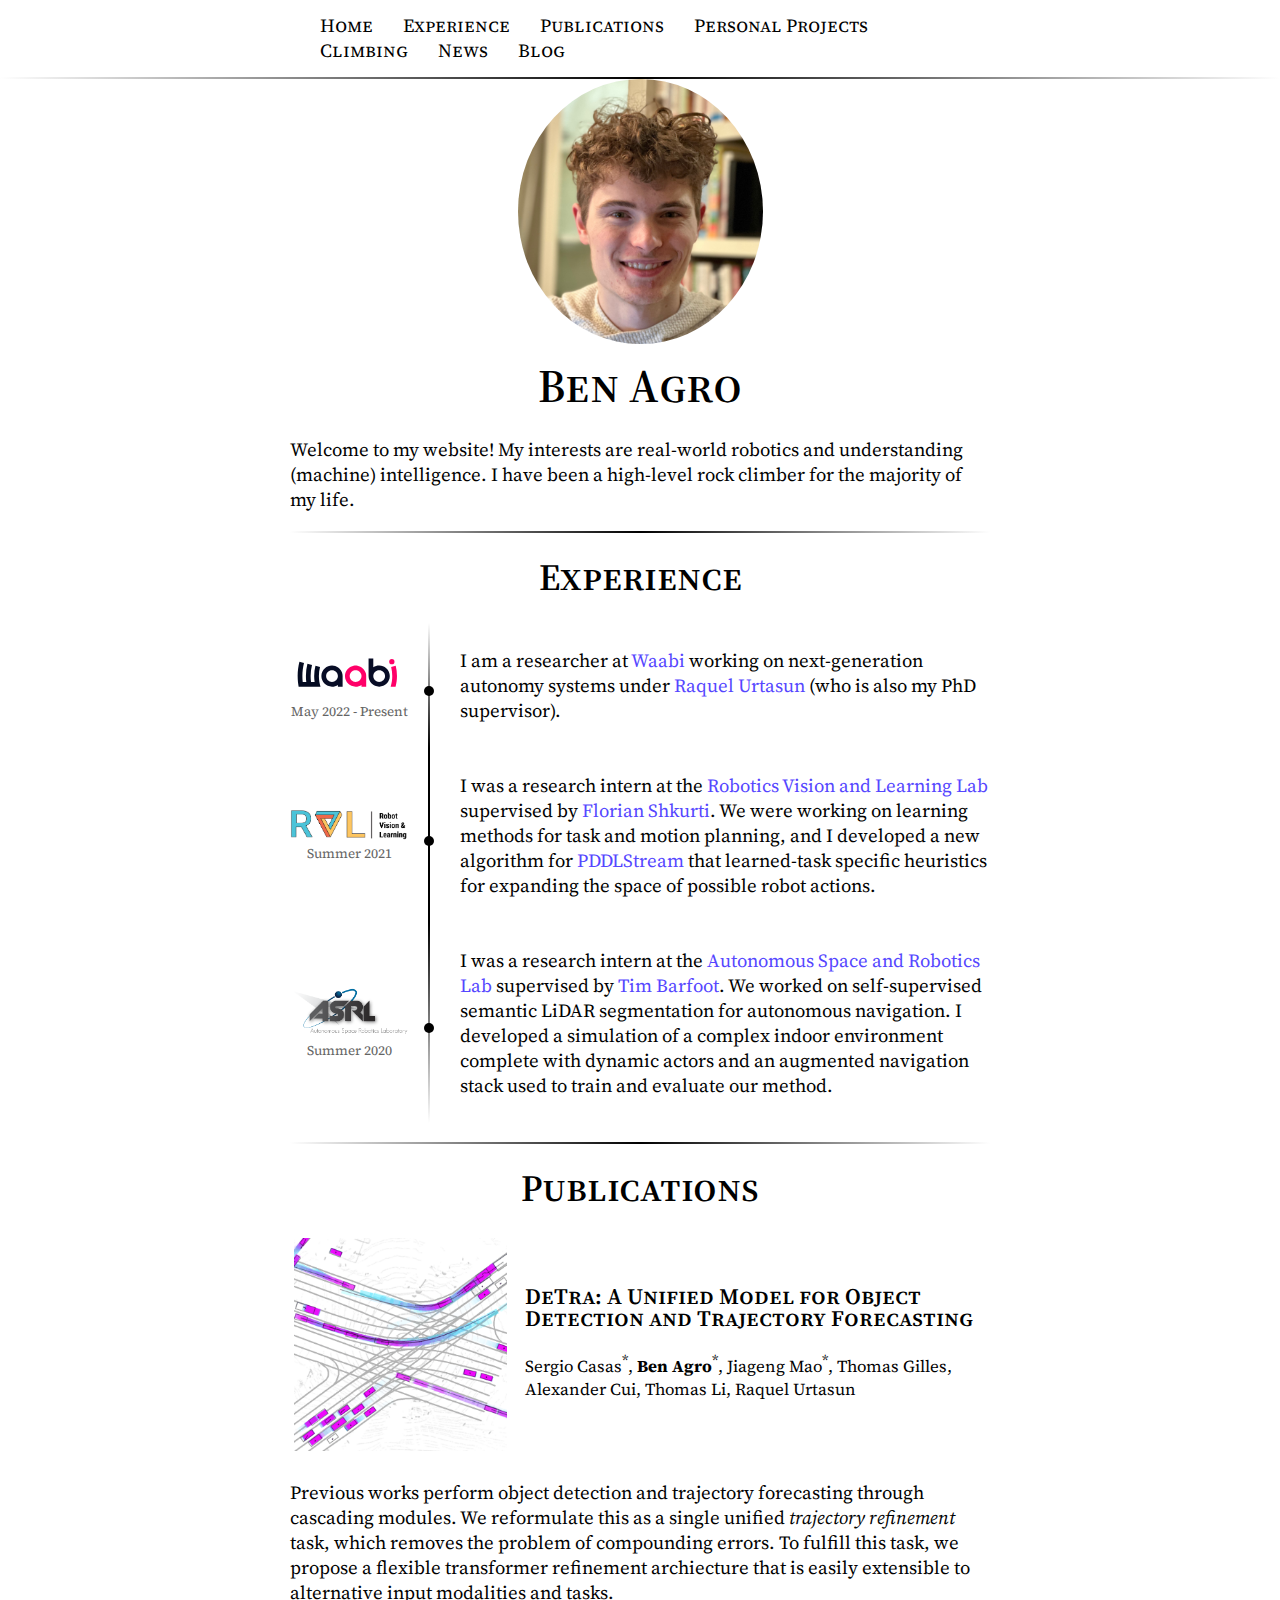
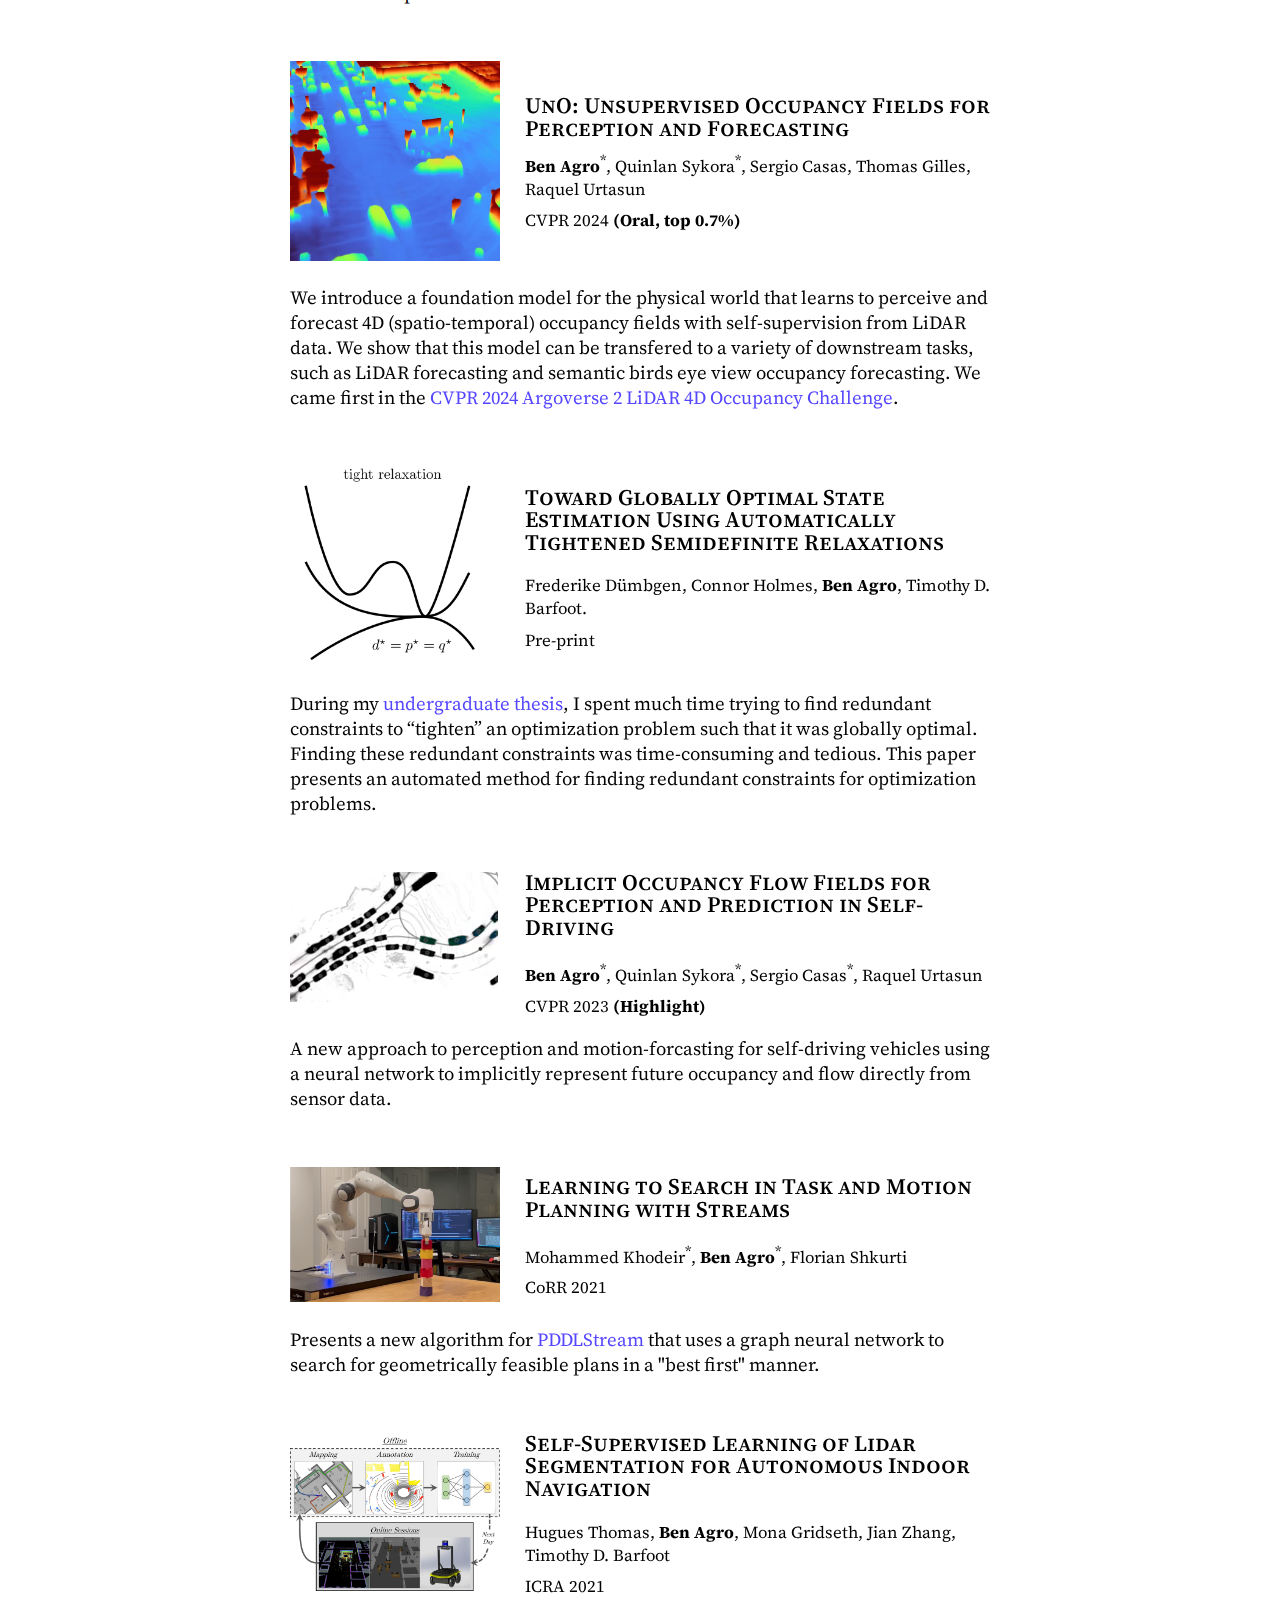
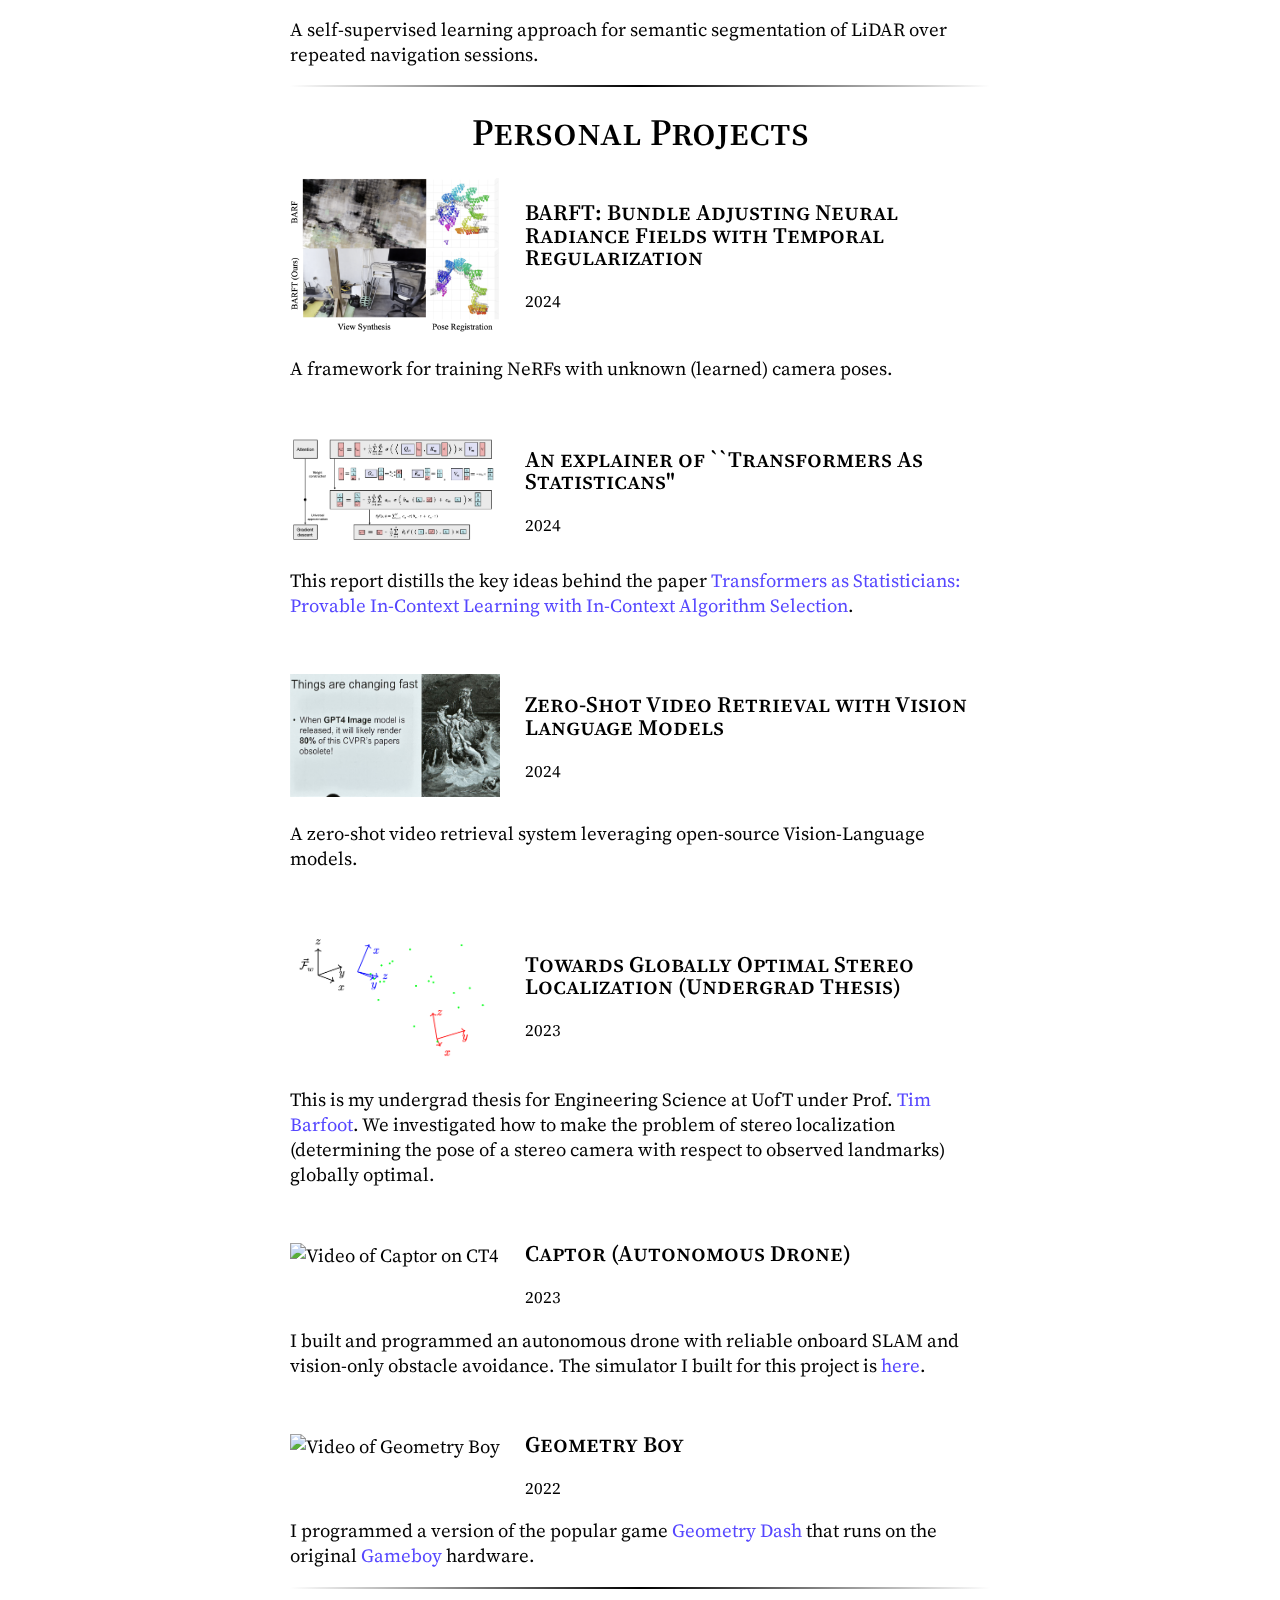
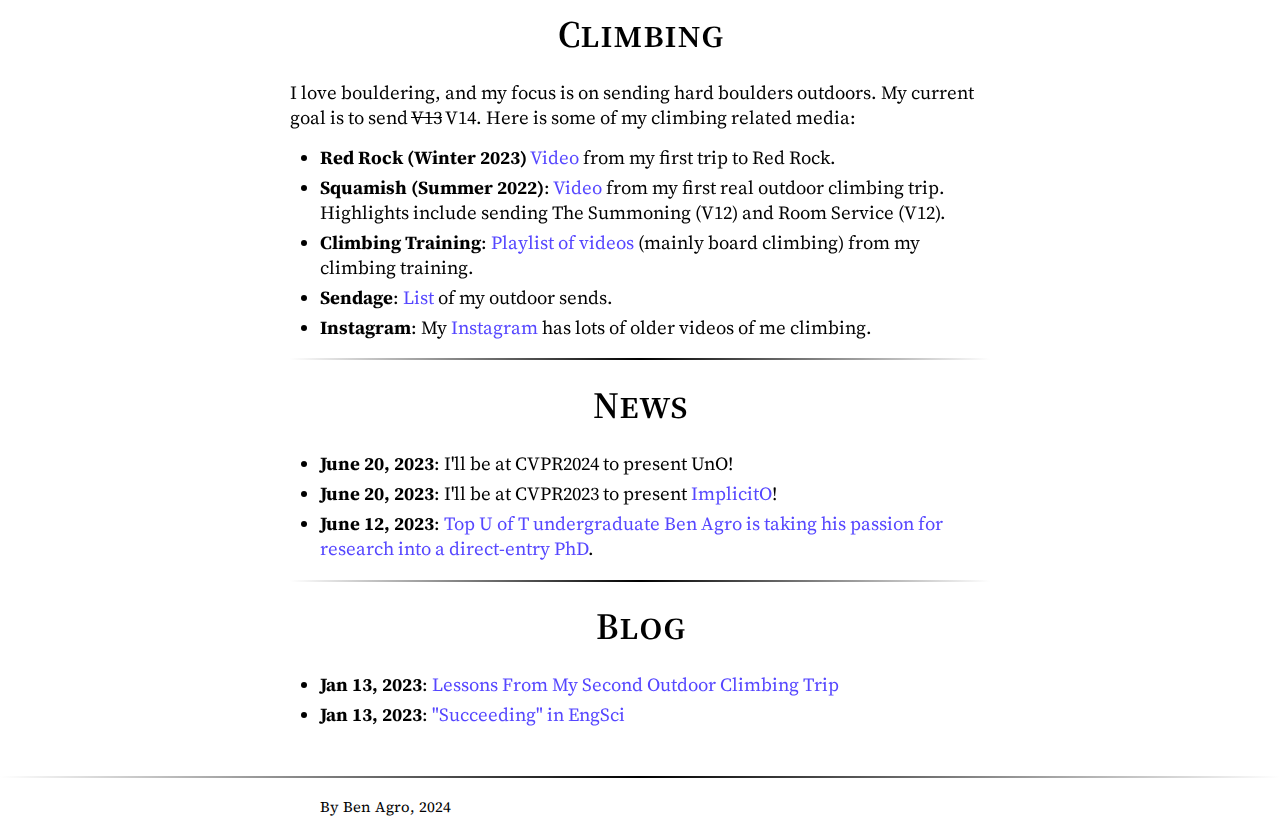
==== commit 5bf2f979: "add detra and UnO" ====
--- a/index.html
+++ b/index.html
@@ -111,14 +111,53 @@
             </div>
         </section>
         <section id="sec-publications">
+            <!--h2><a href="https://scholar.google.ca/citations?user=FzHJoMcAAAAJ&hl=en">Publications</a></h2-->
             <h2>Publications</h2>
+            <div class="row-publication">
+                <div class="publication-header">
+                    <div class="pub-img">
+                        <div class="pub-img">
+                            <img src="images/detra_teaser.gif" alt="A gif showing DeTras detections and forecasts"
+                                style="width: 350%; object-fit: contain;" />
+                        </div>
+                    </div>
+                    <div class="pub-meta">
+                        <div>
+                            <h3 class="paper-title">DeTra: A Unified Model for Object Detection and Trajectory Forecasting</h3>
+                            <ul>
+                                <li><a href="https://waabi.ai/detra/" class="fa-solid fa-link"></a></li>
+                                <li><a href="https://arxiv.org/abs/2406.04426"
+                                        class="fa-solid fa-file-pdf"></a></li>
+                            </ul>
+                            <h4 class="paper-authors">
+                                Sergio Casas<sup>*</sup>,
+                                <strong>Ben Agro</strong><sup>*</sup>, 
+                                Jiageng Mao<sup>*</sup>,
+                                Thomas Gilles,
+                                Alexander Cui,
+                                Thomas Li,
+                                Raquel Urtasun</h4>
+                            <!--h4 class="paper-journal">CVPR 2024 <b>(Oral, top 0.7%)</b></h4-->
+                        </div>
+                    </div>
+                </div>
+                <div class="publication-summary">
+                    Previous works perform object detection and trajectory forecasting through cascading modules. We reformulate
+                    this as a single unified <i>trajectory refinement</i>  task, which removes the problem of compounding errors.
+                    To fulfill this task, we propose a flexible transformer refinement archiecture that is easily extensible to
+                    alternative input modalities and tasks.
+                </div>
+            </div>
             <div class="row-publication">
                 <div class="publication-header">
                     <div class="pub-img">
                         <!--img src="images/panda-pic.png" alt="Picture of a Franka Panda stacking blocks"
                             style="width: 100%; height: 135px; object-fit: cover;" /-->
-                        <img src="images/uno_logo.png" alt="UnO Logo"
-                            style="width: 100%; height: 200px; object-fit: contain;" />
+                        <!--img src="images/uno_logo.png" alt="UnO Logo"
+                            style="width: 100%; height: 200px; object-fit: contain;" /-->
+                        <video src="images/occ_field.mp4" autoplay loop muted style="width: 100%; height: 200px; object-fit: cover;">
+                            A video of UnO's occupancy forecasts.
+                        </video>
                     </div>
                     <div class="pub-meta">
                         <div>
@@ -138,7 +177,11 @@
                     </div>
                 </div>
                 <div class="publication-summary">
-                    Incoming! <a href="https://eval.ai/web/challenges/challenge-page/1977/leaderboard/4662">Leaderboard</a>.
+                    We introduce a foundation model for the physical world that learns to perceive and forecast
+                    4D (spatio-temporal) occupancy fields with self-supervision from LiDAR data. We show
+                    that this model can be transfered to a variety of downstream tasks, such as LiDAR forecasting
+                    and semantic birds eye view occupancy forecasting.
+                    We came first in the <a href="https://eval.ai/web/challenges/challenge-page/1977/leaderboard/4662">CVPR 2024 Argoverse 2 LiDAR 4D Occupancy Challenge</a>.
                 </div>
             </div>
             <div class="row-publication">
@@ -457,7 +500,7 @@
         <section id="sec-news">
             <h2>News</h2>
             <ul class="spaced-list">
-                <li><b>June 20, 2023</b>: I'll be at CVPR2024 to present UnO! More details to come soon.</li>
+                <li><b>June 20, 2023</b>: I'll be at CVPR2024 to present UnO!</li>
                 <li><b>June 20, 2023</b>: I'll be at CVPR2023 to present <a
                         href="https://waabi.ai/implicito/">ImplicitO</a>!
                 </li>
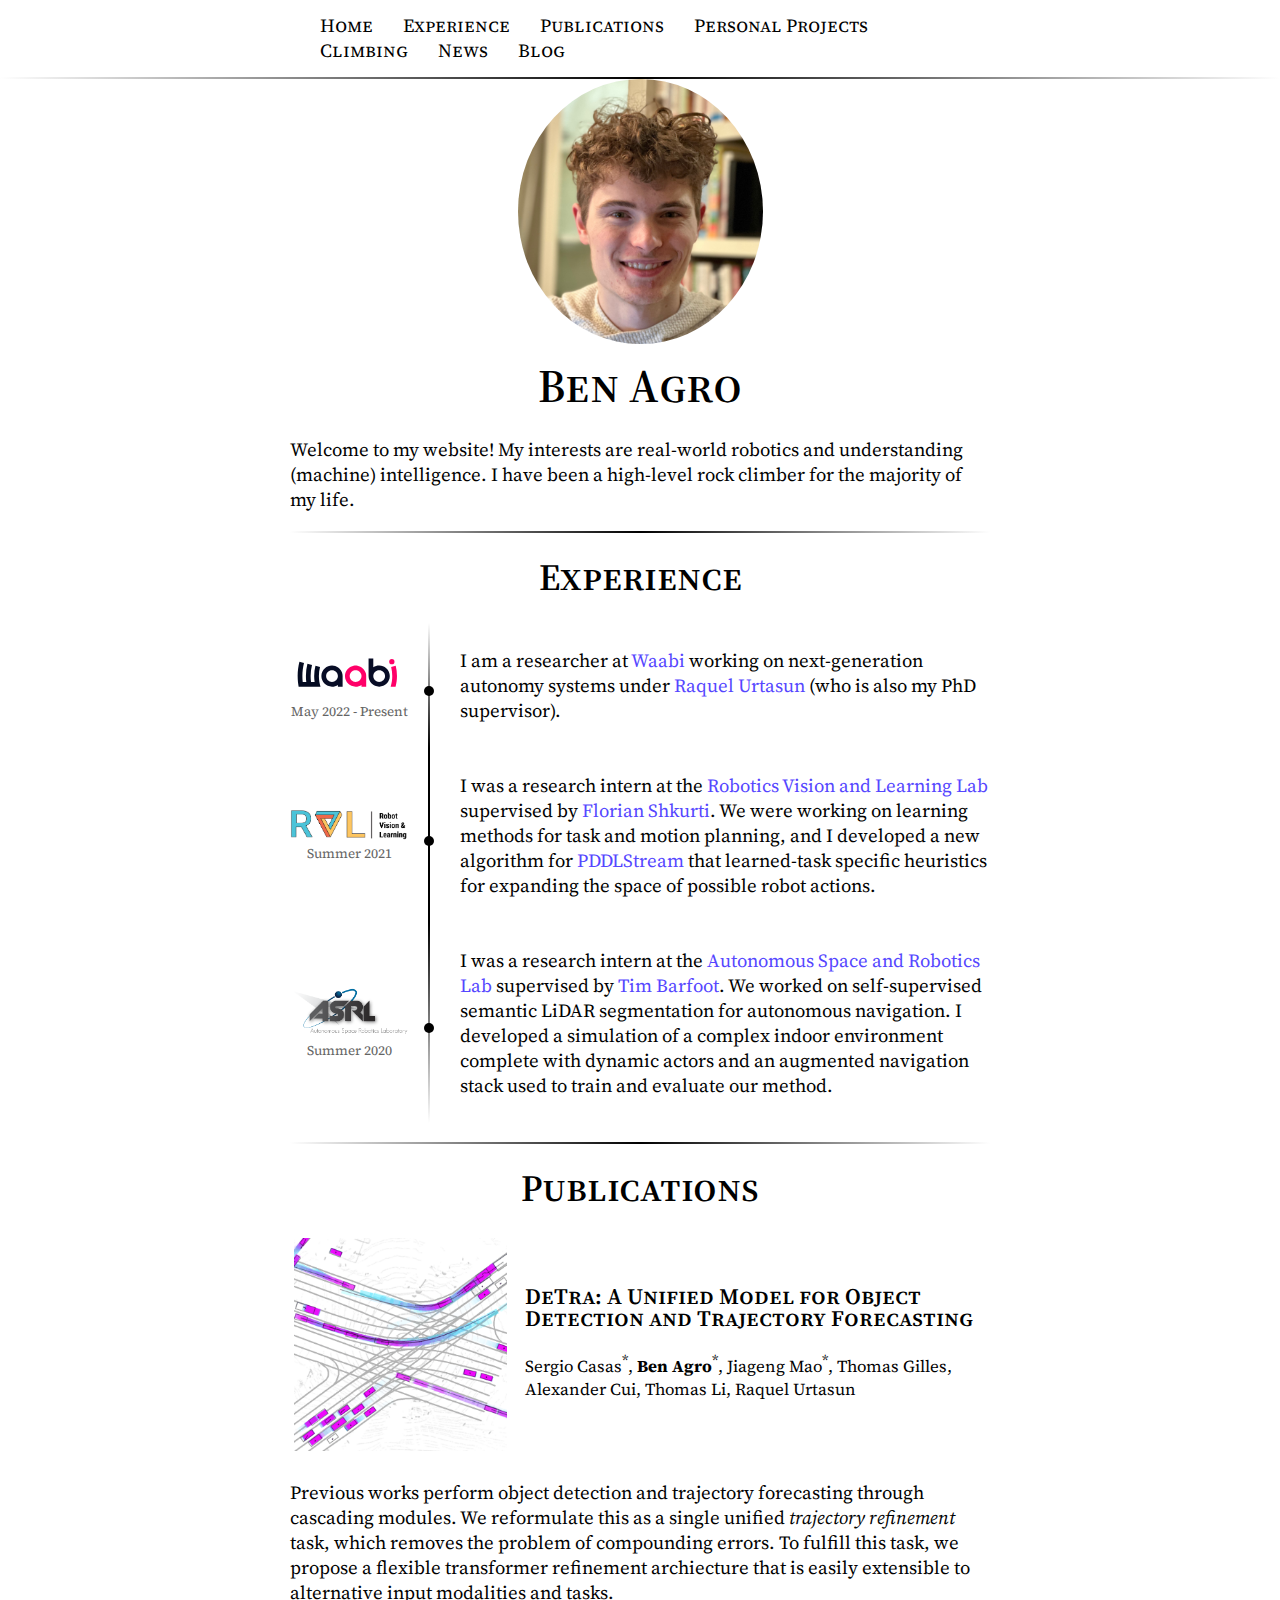
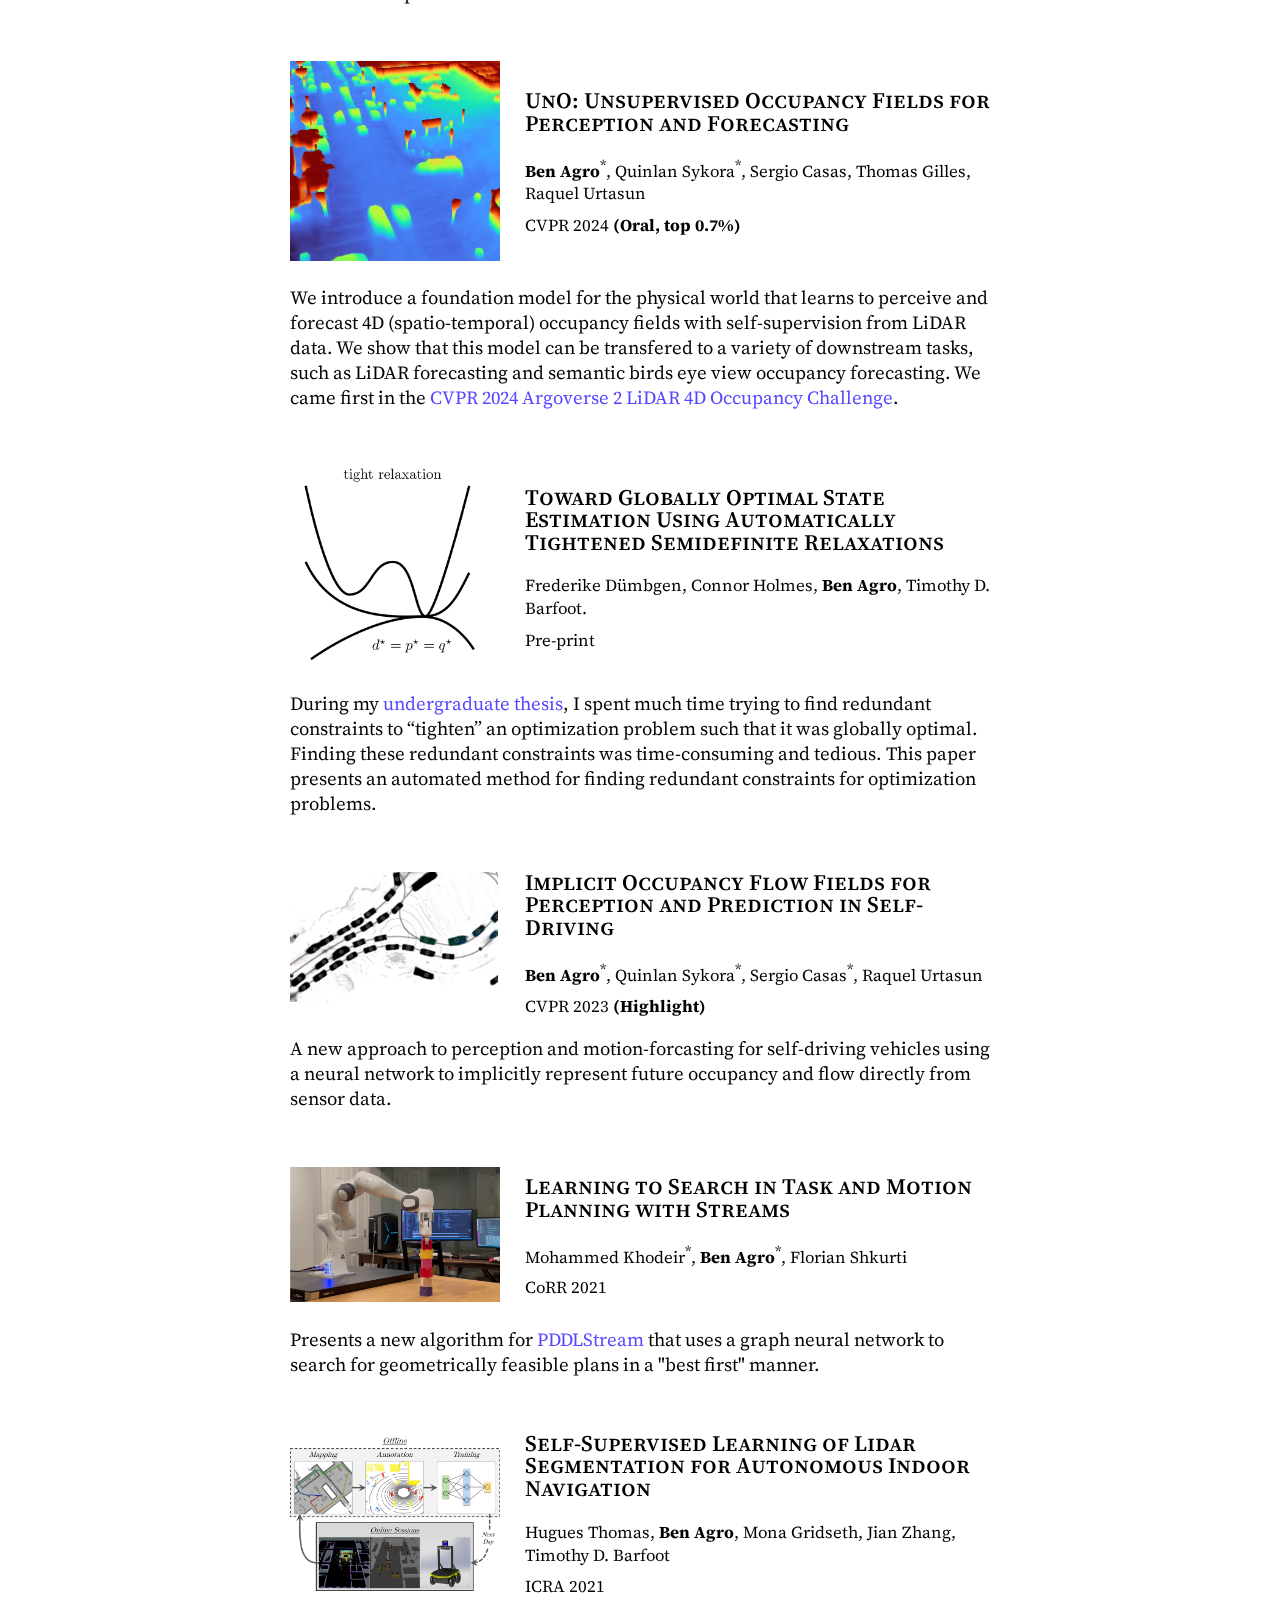
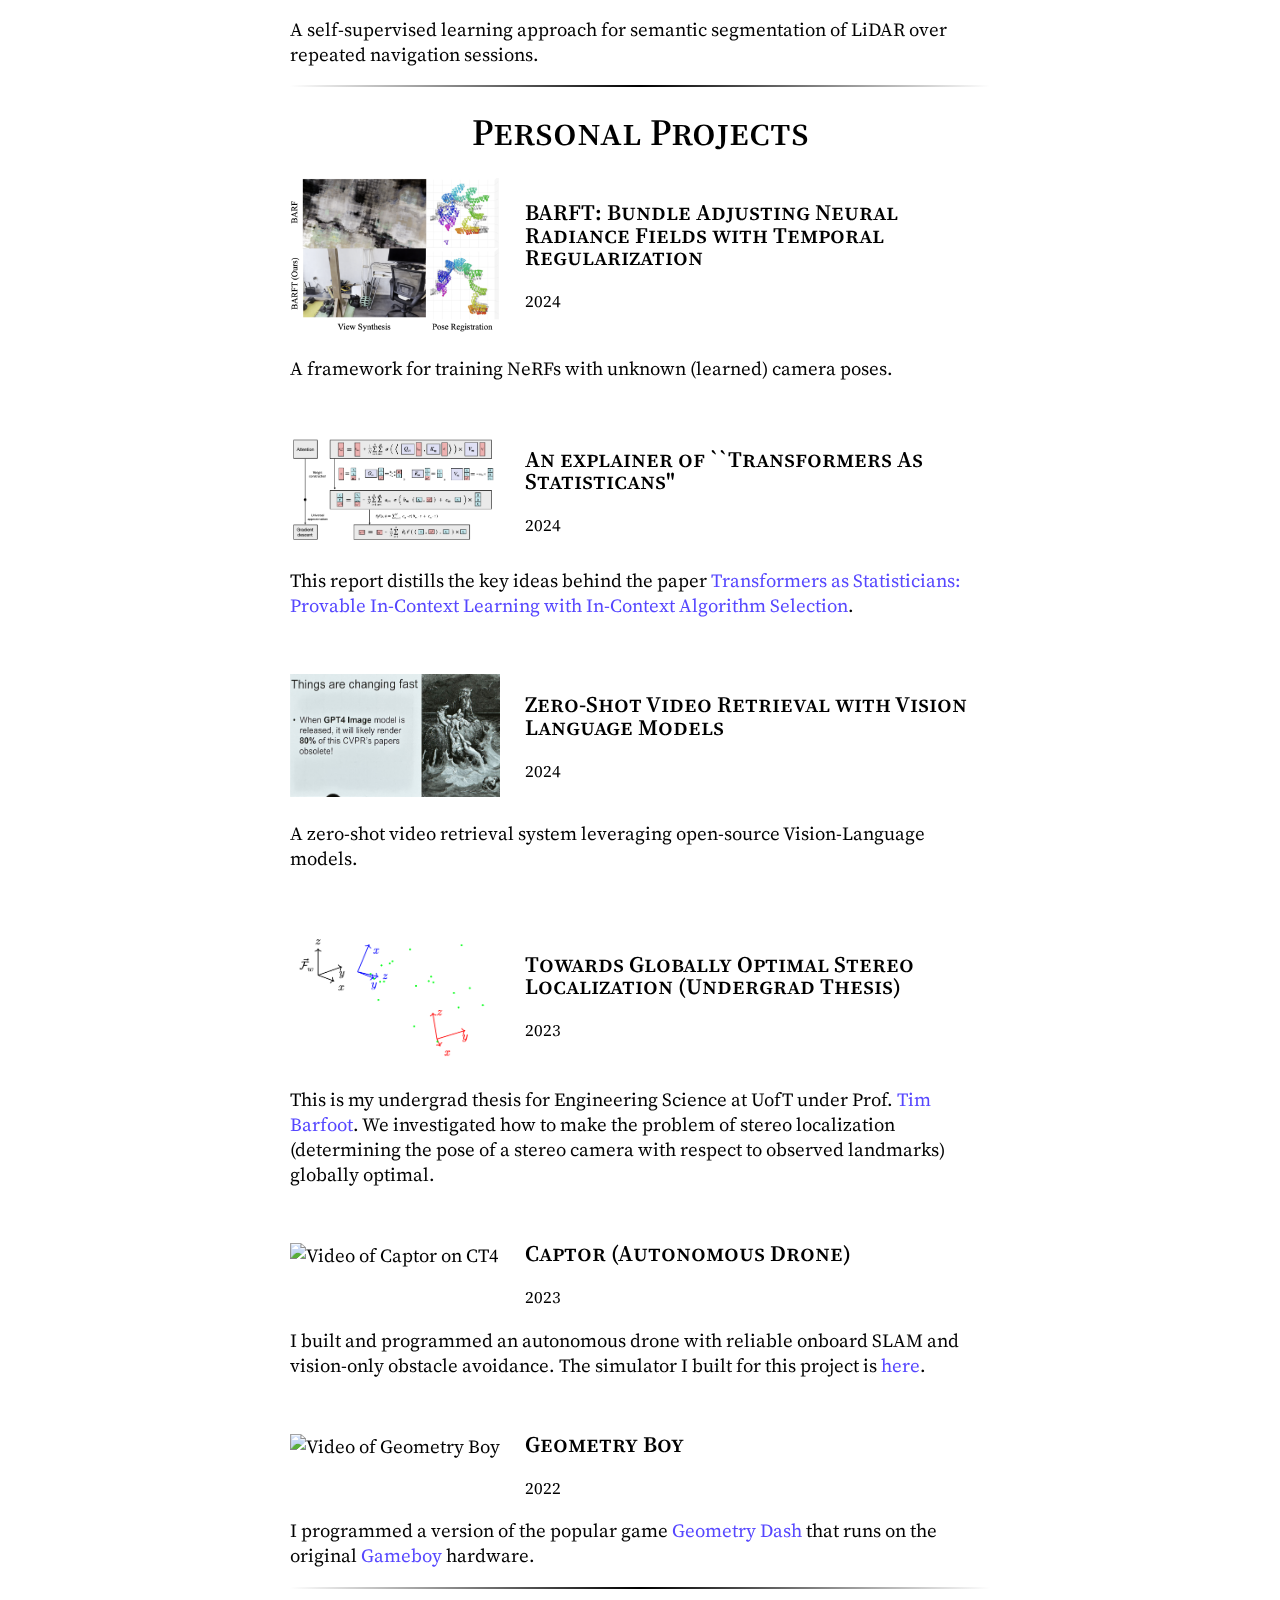
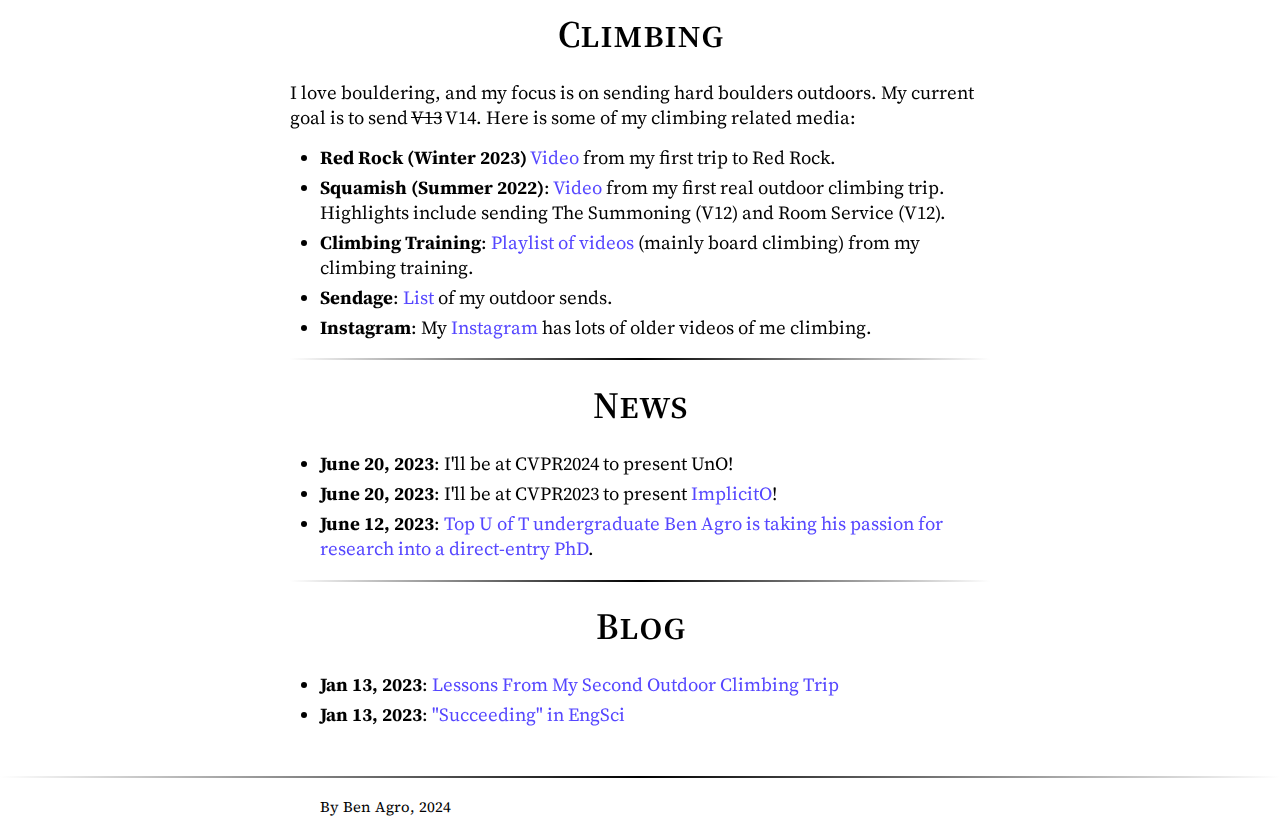
==== commit 8e52625c: "update uno link" ====
--- a/index.html
+++ b/index.html
@@ -162,11 +162,11 @@
                     <div class="pub-meta">
                         <div>
                             <h3 class="paper-title">UnO: Unsupervised Occupancy Fields for Perception and Forecasting</h3>
-                            <!--ul>
-                                <li><a href="https://waabi.ai/research/" class="fa-solid fa-link"></a></li>
-                                <li><a href="https://waabi.ai/wp-content/uploads/2023/05/ImplicitO-paper.pdf"
+                            <ul>
+                                <li><a href="https://waabi.ai/uno/" class="fa-solid fa-link"></a></li>
+                                <li><a href="https://arxiv.org/abs/2406.08691"
                                         class="fa-solid fa-file-pdf"></a></li>
-                            </ul-->
+                            </ul>
                             <h4 class="paper-authors"><strong>Ben
                                     Agro</strong><sup>*</sup>, Quinlan Sykora<sup>*</sup>,
                                 Sergio Casas,
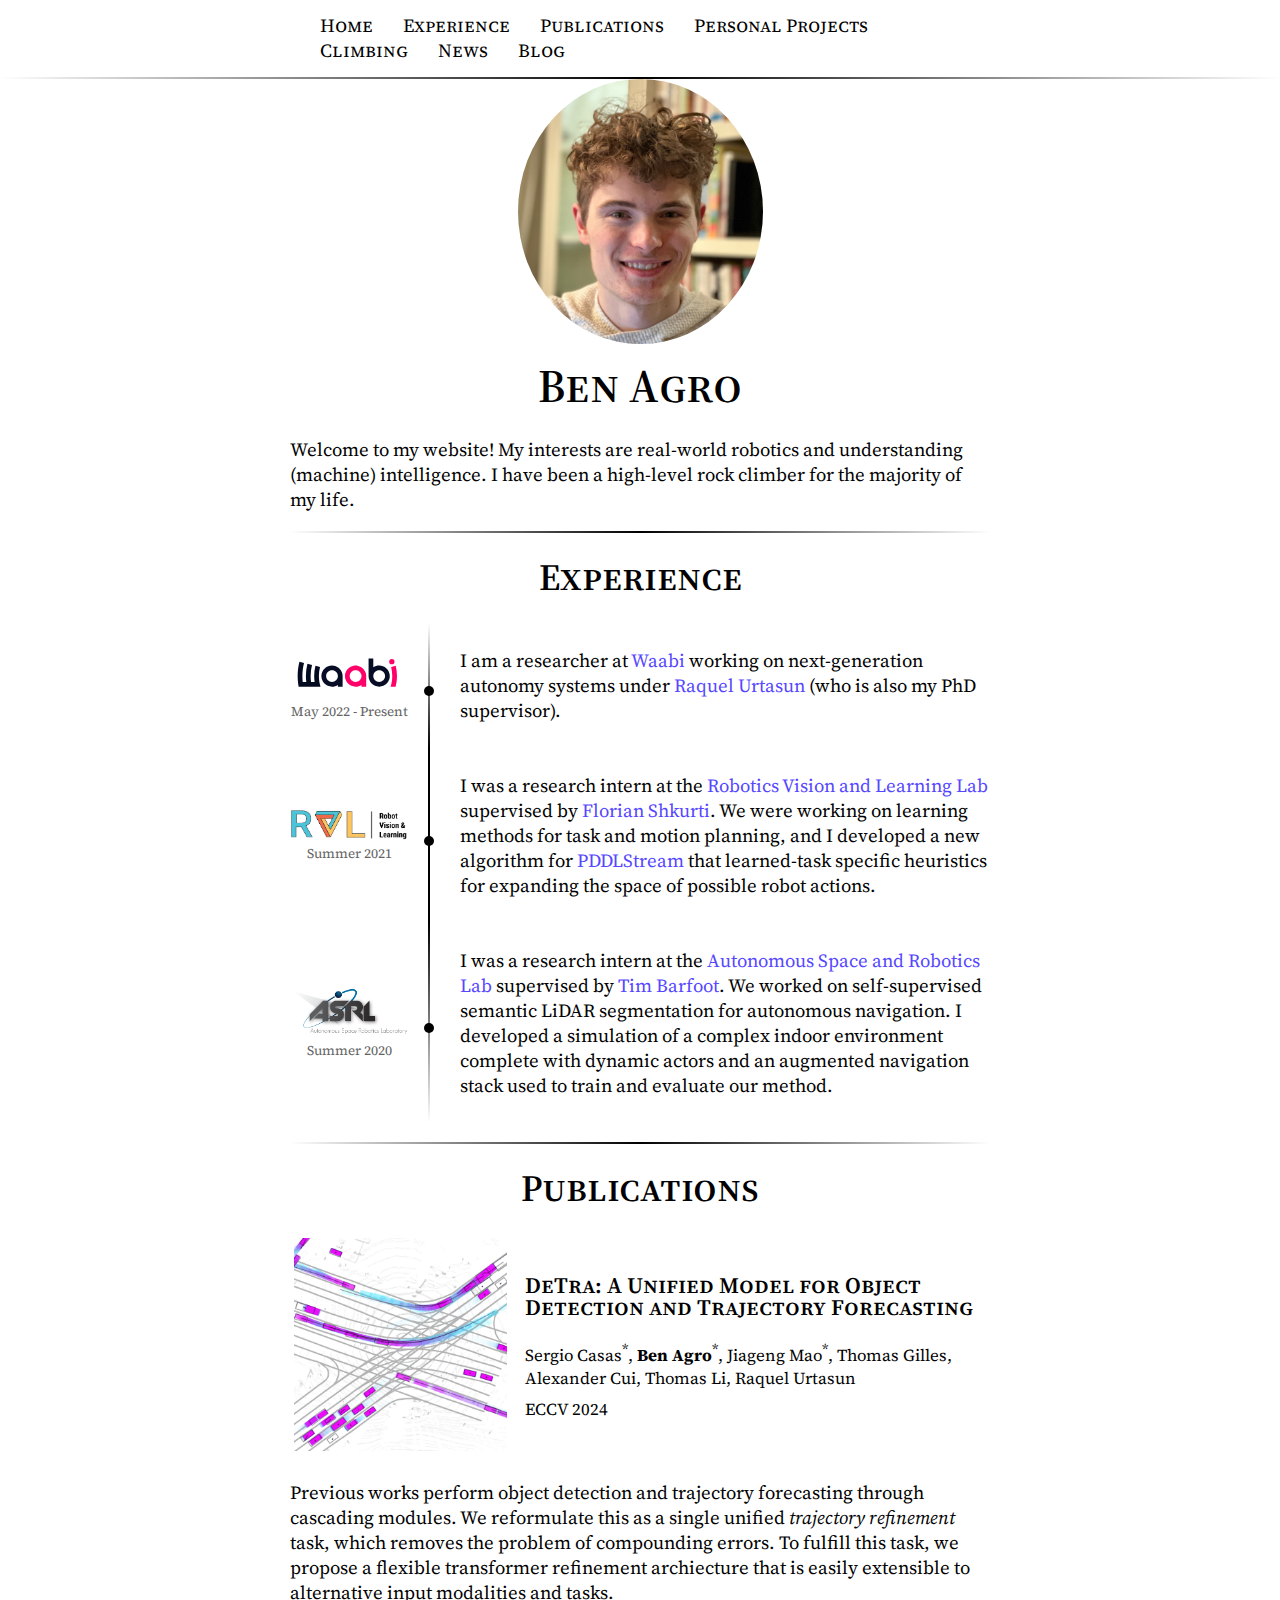
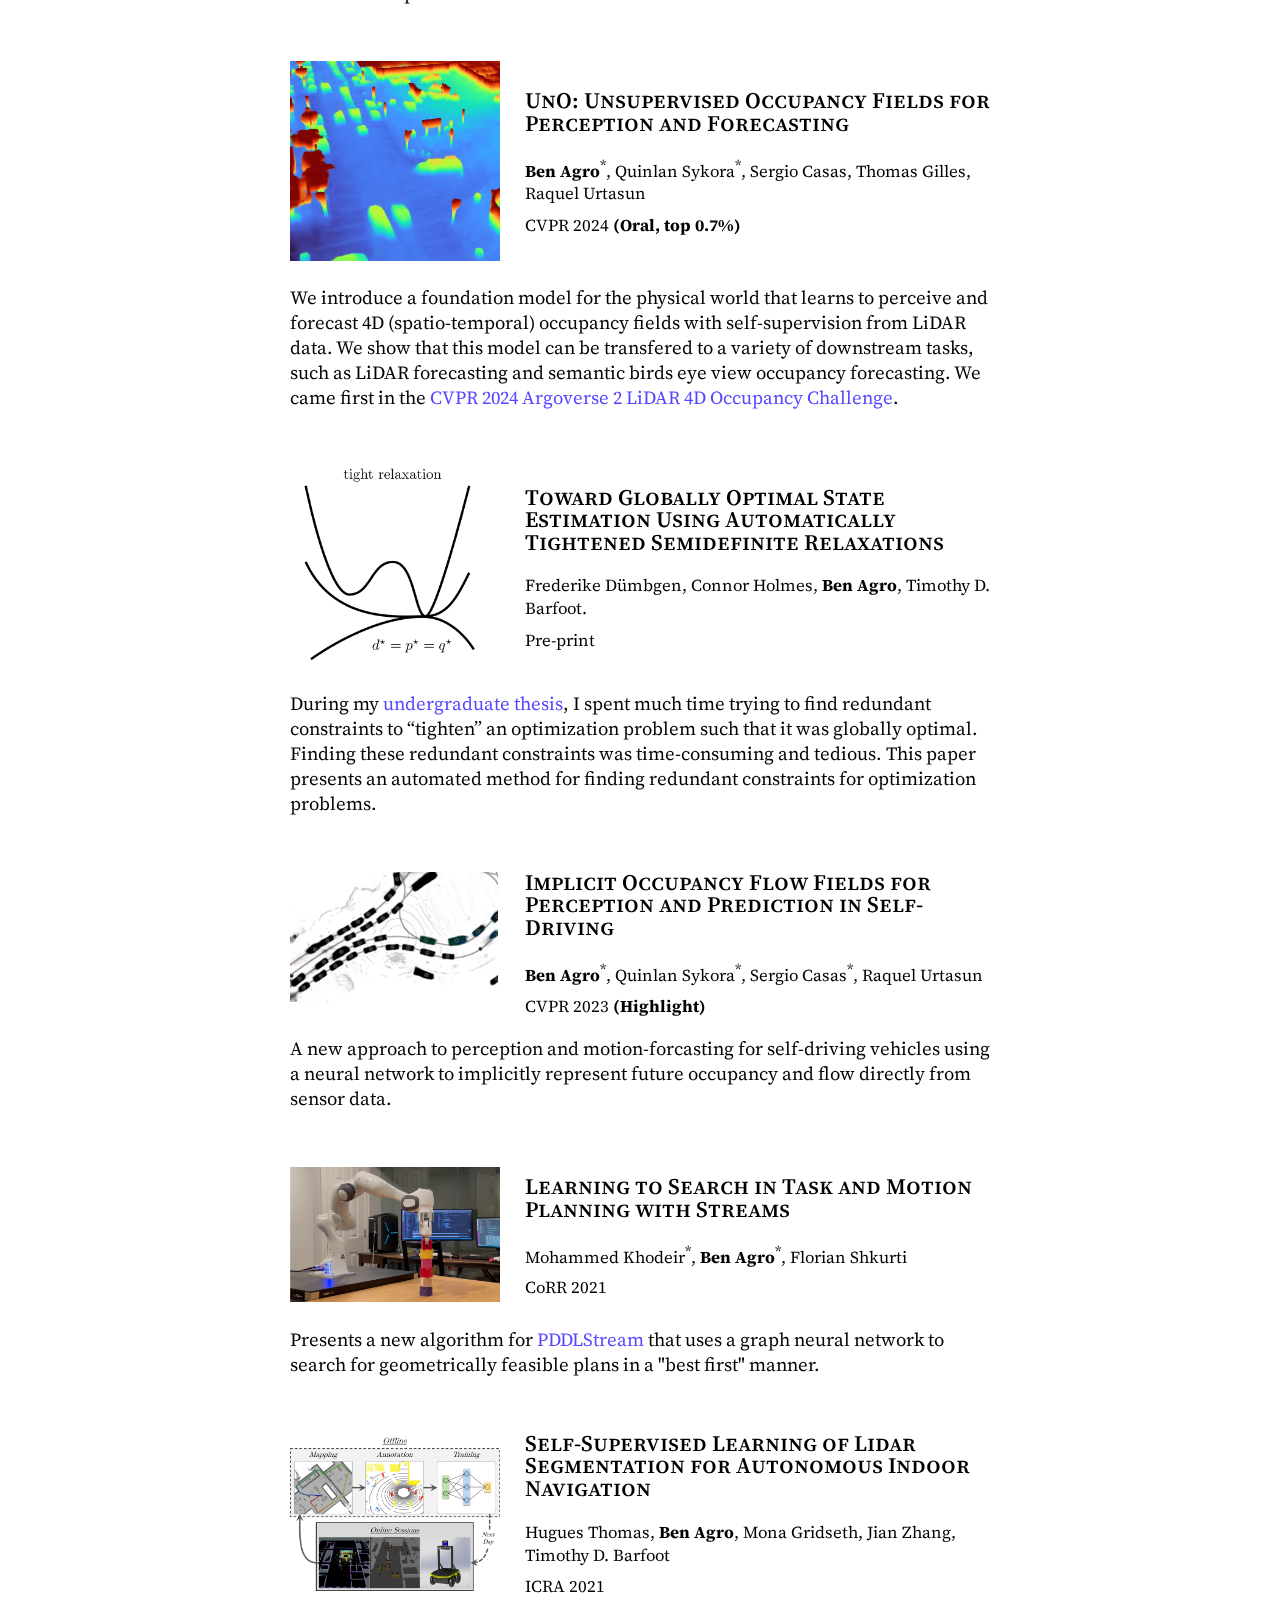
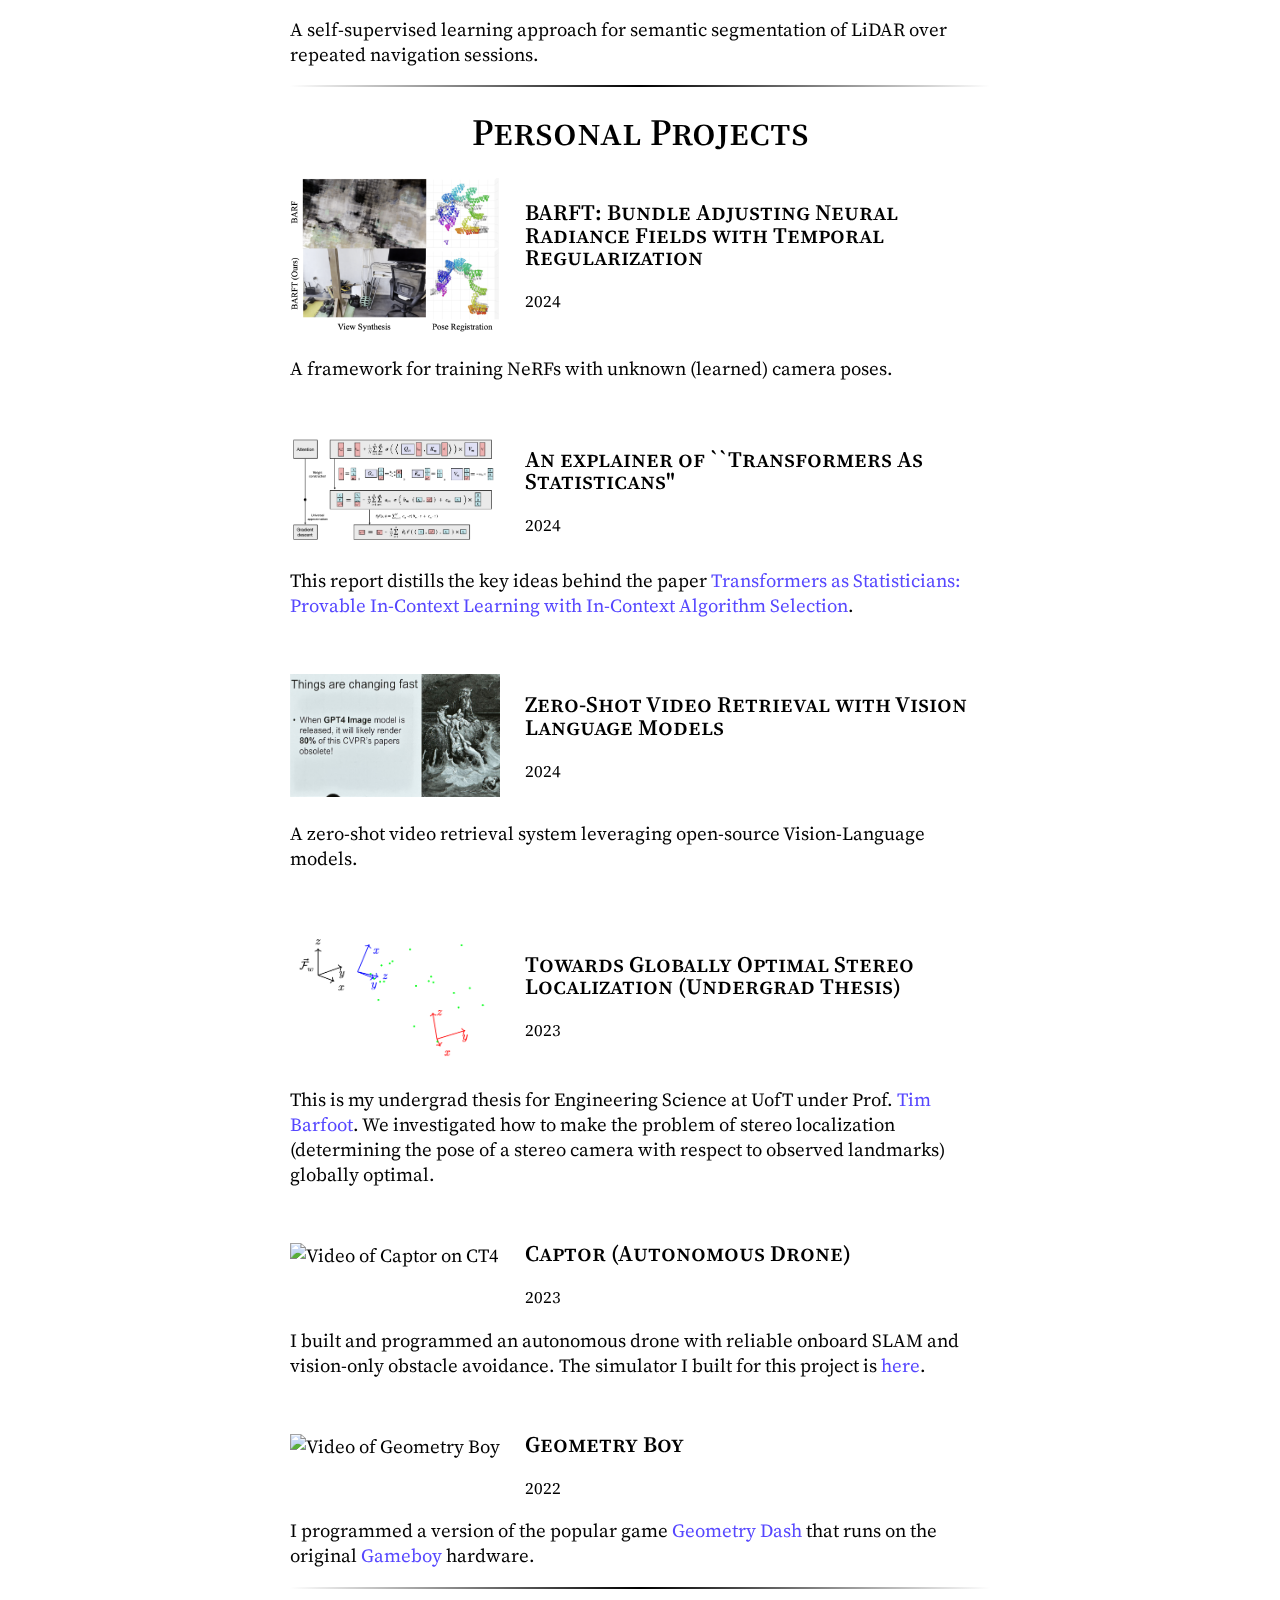
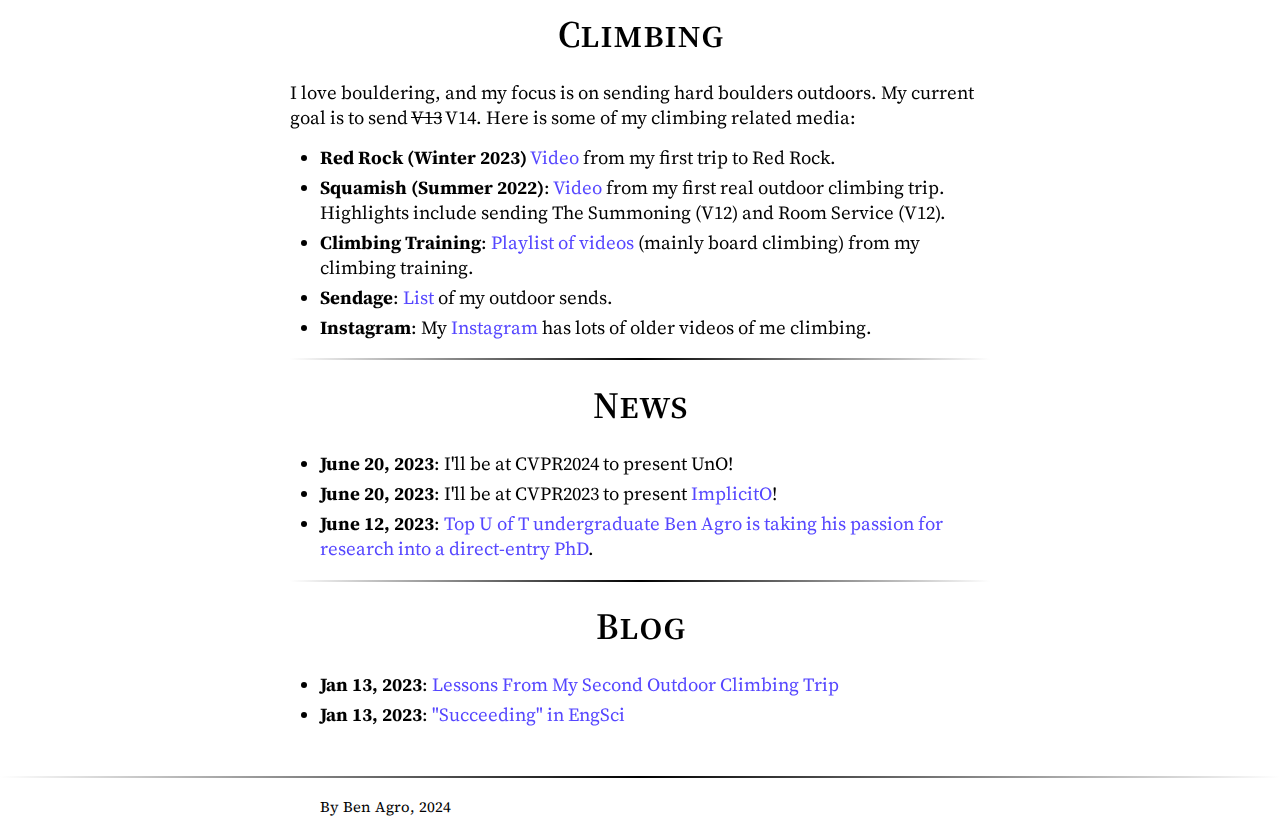
==== commit 228205ad: "add conf" ====
--- a/index.html
+++ b/index.html
@@ -137,7 +137,7 @@
                                 Alexander Cui,
                                 Thomas Li,
                                 Raquel Urtasun</h4>
-                            <!--h4 class="paper-journal">CVPR 2024 <b>(Oral, top 0.7%)</b></h4-->
+                            <h4 class="paper-journal">ECCV 2024</h4>
                         </div>
                     </div>
                 </div>
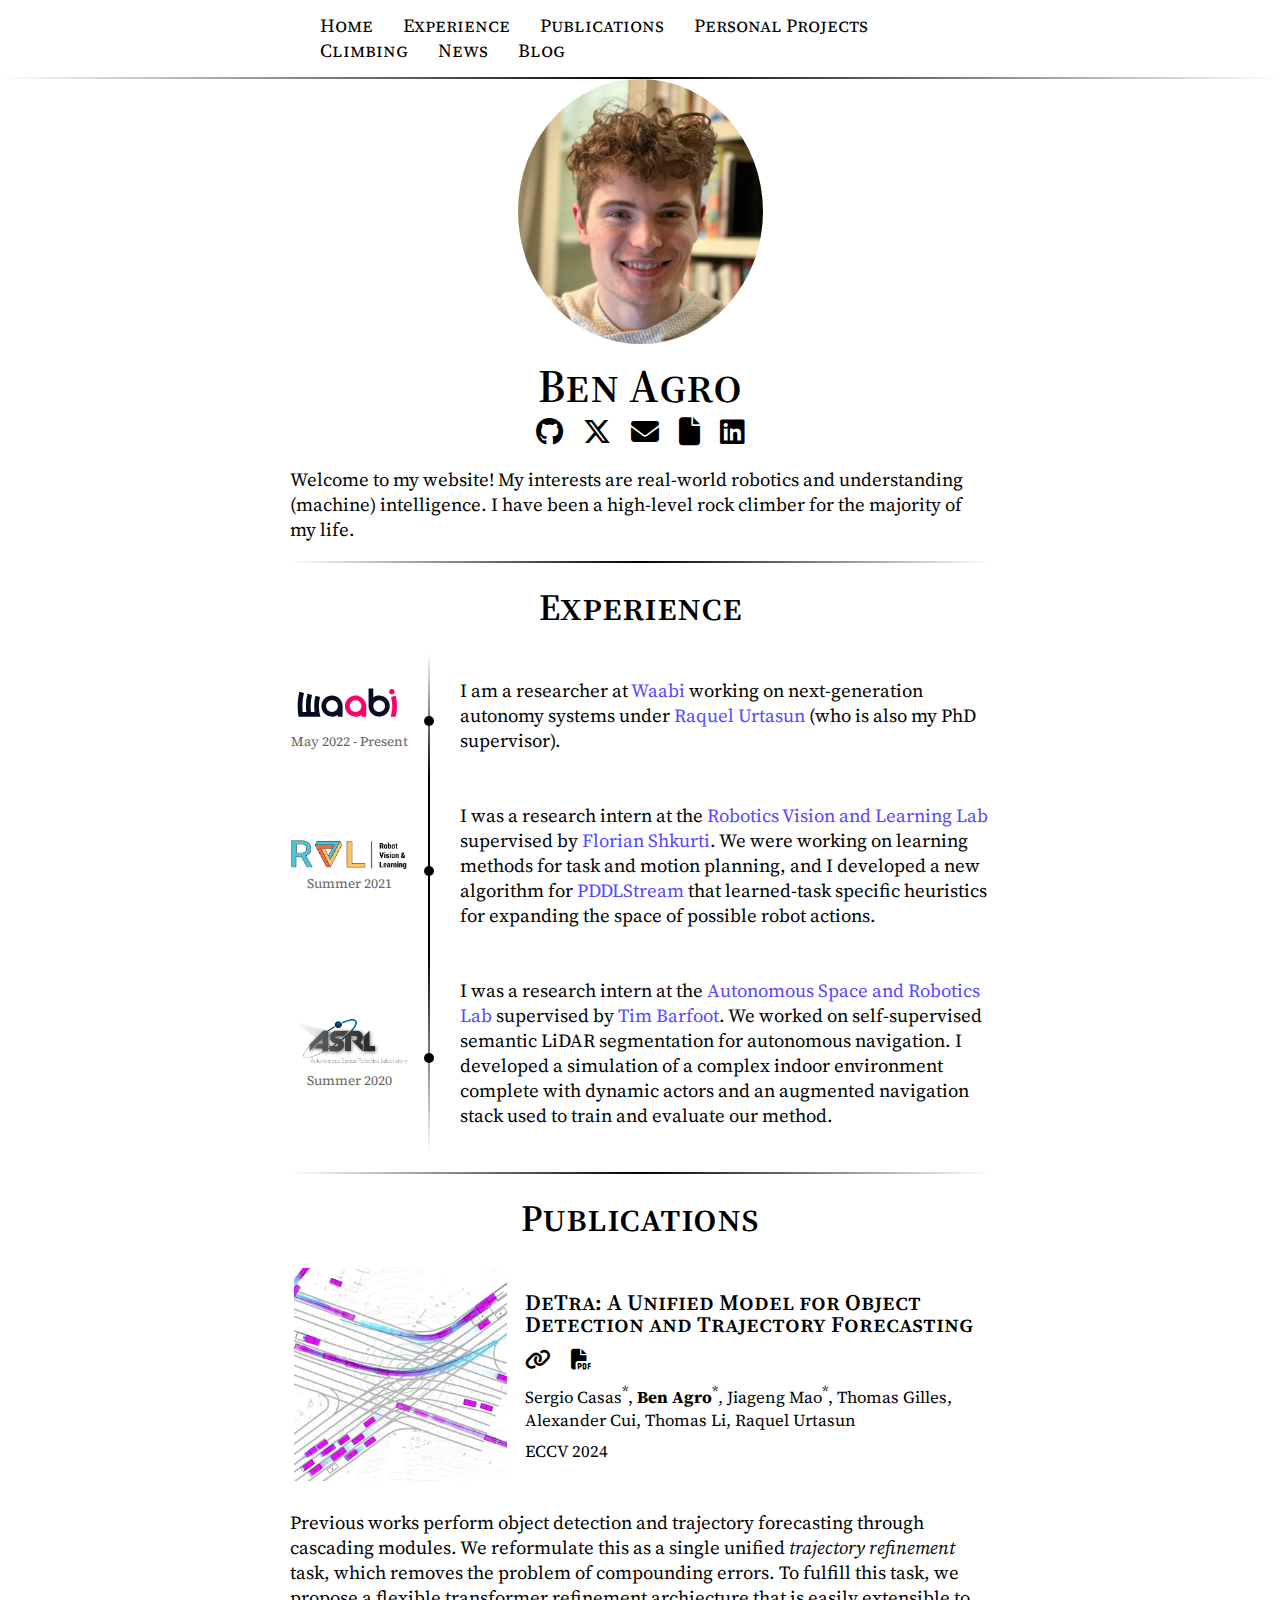
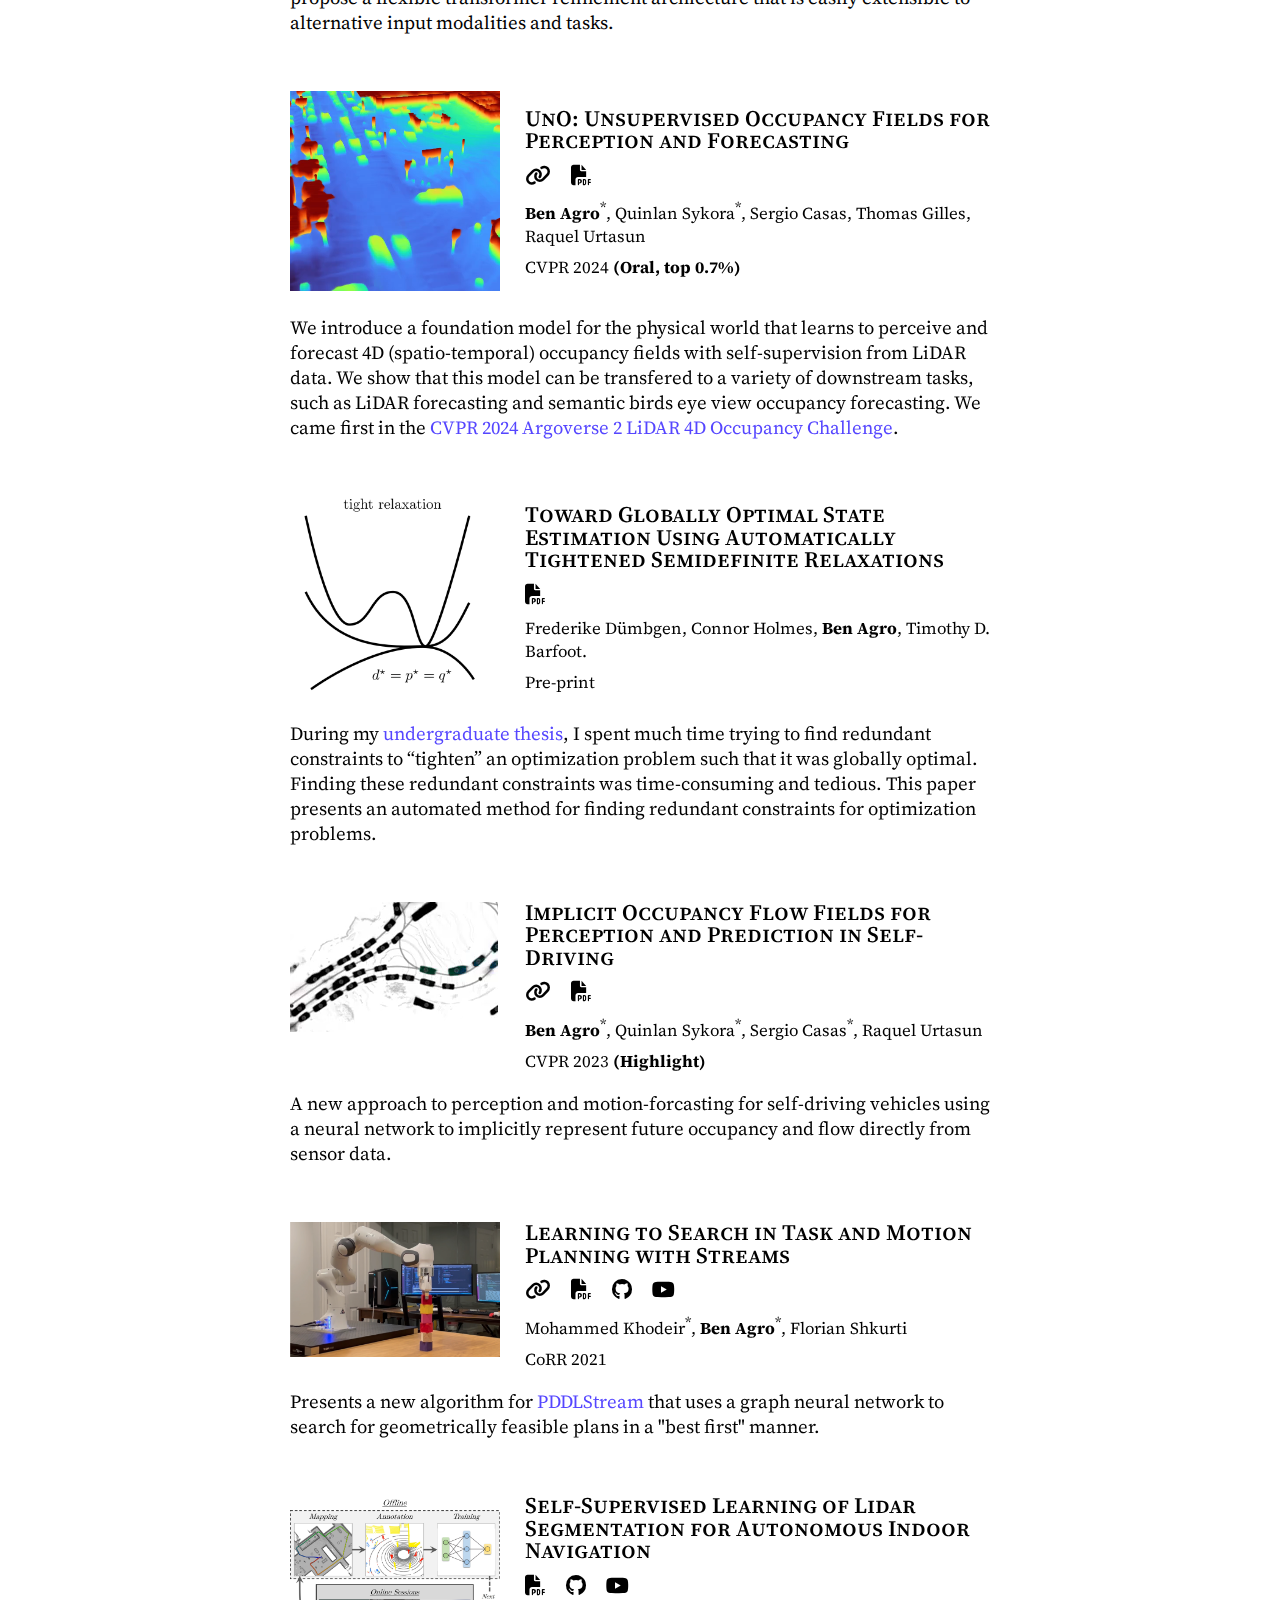
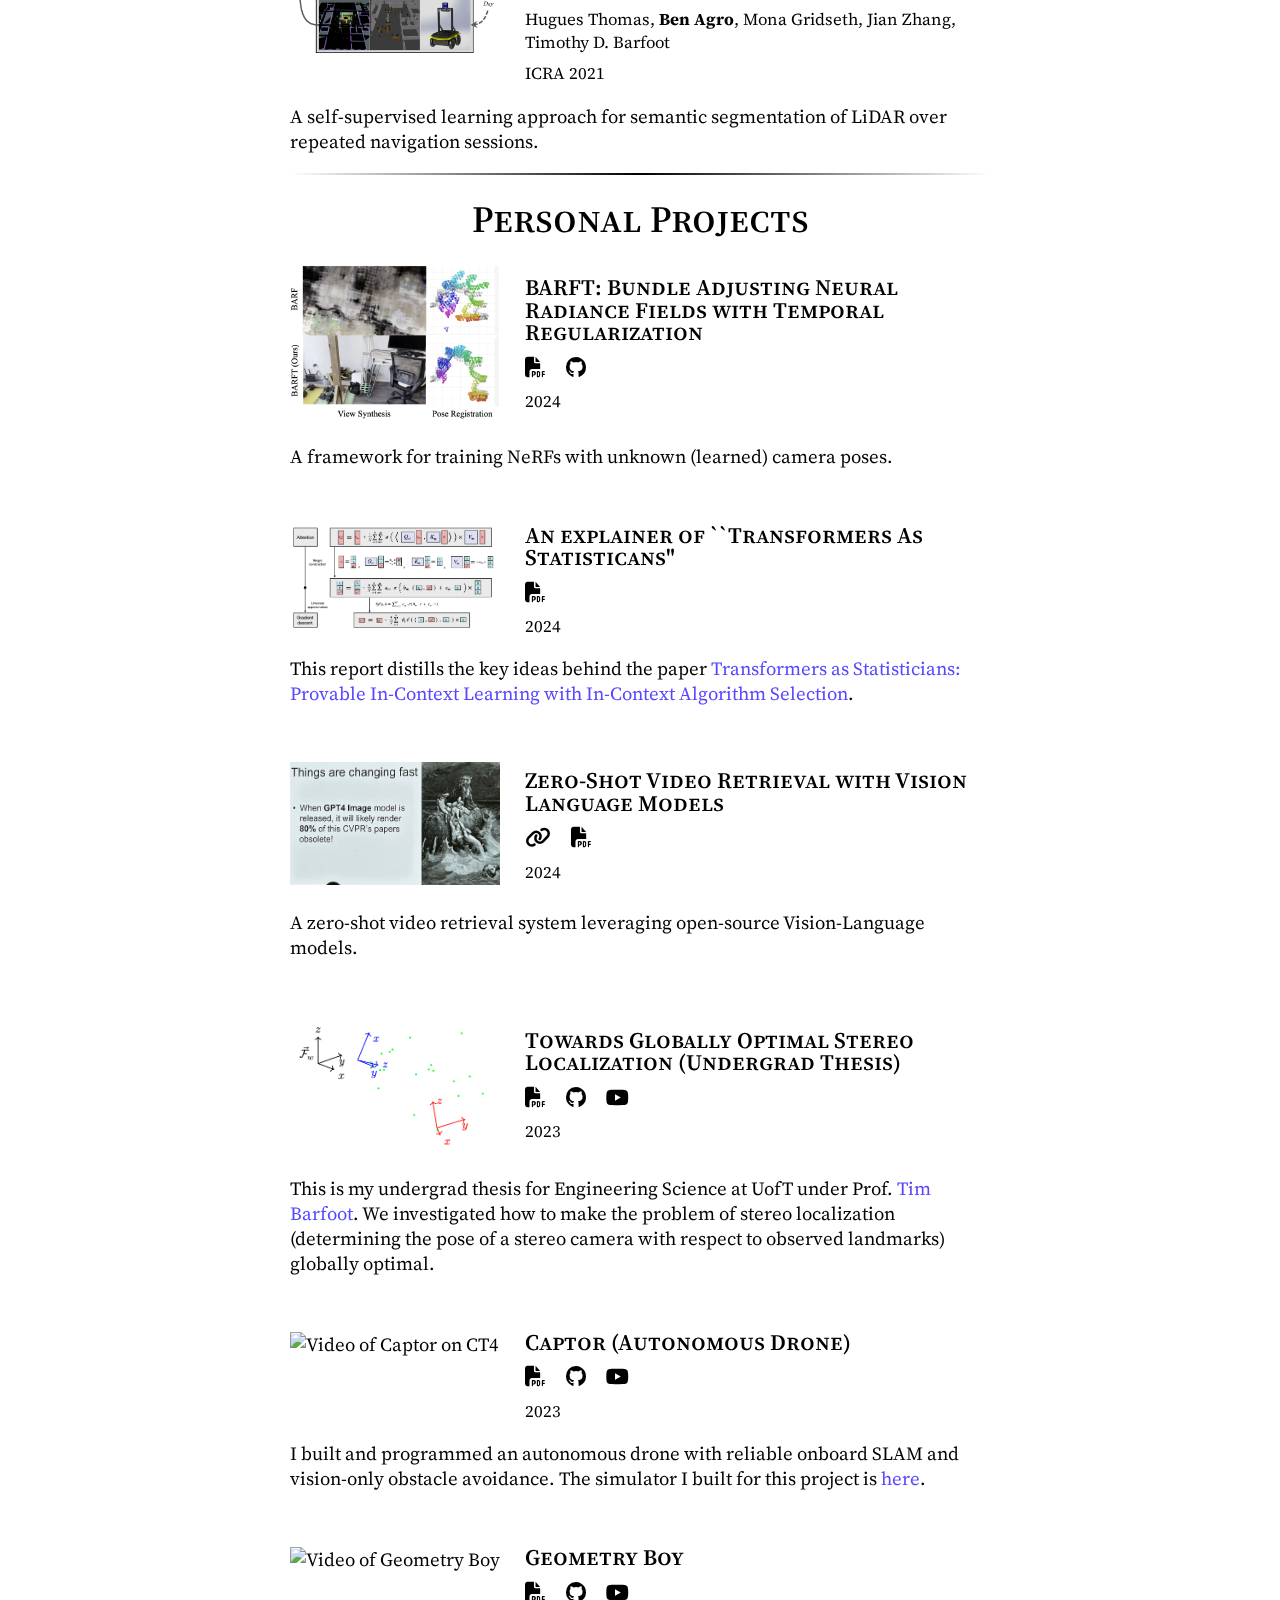
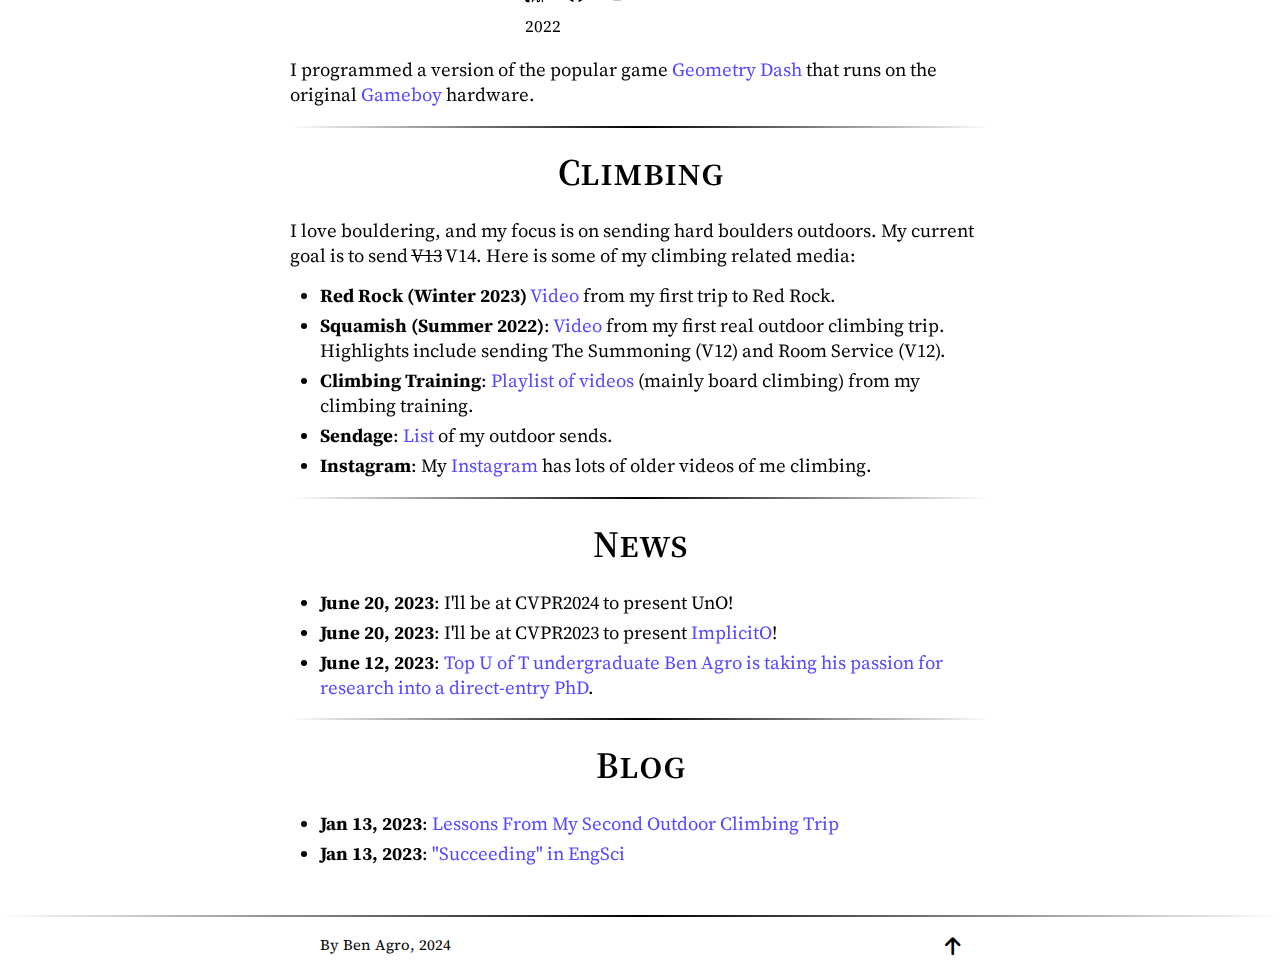
==== commit 0de47afd: "add X" ====
--- a/index.html
+++ b/index.html
@@ -17,7 +17,8 @@
         rel="stylesheet">
     <!-- github icon -->
     <!--link rel="stylesheet" href="https://cdnjs.cloudflare.com/ajax/libs/font-awesome/4.7.0/css/font-awesome.min.css"-->
-    <script src="https://kit.fontawesome.com/6b8f993848.js" crossorigin="anonymous"></script>
+    <!--script src="https://kit.fontawesome.com/6b8f993848.js" crossorigin="anonymous"></script-->
+    <link href="https://cdnjs.cloudflare.com/ajax/libs/font-awesome/6.6.0/css/all.min.css" rel="stylesheet">
     <!-- custom stylesheet -->
     <link rel='stylesheet' href='styles.css' />
 
@@ -48,10 +49,11 @@
             </figure>
             <h1 class="my-name">Ben Agro</h1>
             <ul class="icons">
-                <li><a href="https://github.com/BenAgro314" class="fa fa-github"></a></li>
-                <li><a href="https://www.linkedin.com/in/ben-agro-43a619196/" class="fa fa-linkedin"></a></li>
+                <li><a href="https://github.com/BenAgro314" class="fa-brands fa-github"></a></li>
+                <li><a href="https://x.com/BenAgro4" class="fa-brands fa-x-twitter"></a></li>
                 <li><a href="mailto: ben.agro@mail.utoronto.ca" class="fa fa-envelope"></a></li>
                 <li><a href="files/ben_agro_resume.pdf" class="fa fa-file"></a></li>
+                <li><a href="https://www.linkedin.com/in/ben-agro-43a619196/" class="fa-brands fa-linkedin"></a></li>
             </ul>
             <p>
                 Welcome to my website!
@@ -257,7 +259,7 @@
                                 <li><a href="https://rvl.cs.toronto.edu/learning-based-tamp/"
                                         class="fa-solid fa-link"></a></li>
                                 <li><a href="https://arxiv.org/abs/2111.13144" class="fa-solid fa-file-pdf"></a></li>
-                                <li><a href="https://github.com/rvl-lab-utoronto/drake-tamp" class="fa fa-github"></a>
+                                <li><a href="https://github.com/rvl-lab-utoronto/drake-tamp" class="fa-brands fa-github"></a>
                                 </li>
                                 <li><a href="https://www.youtube.com/watch?v=pzzpR4wh_Zk"
                                         class="fa-brands fa-youtube"></a></li>
@@ -285,7 +287,7 @@
                                 Navigation</h3>
                             <ul>
                                 <li><a href="https://arxiv.org/abs/2012.05897" class="fa-solid fa-file-pdf"></a></li>
-                                <li><a href="https://github.com/utiasASRL/Crystal_Ball_Nav" class="fa fa-github"></a>
+                                <li><a href="https://github.com/utiasASRL/Crystal_Ball_Nav" class="fa-brands fa-github"></a>
                                 </li>
                                 <li><a href="https://www.youtube.com/watch?v=Yyyrbnjqngg"
                                         class="fa-brands fa-youtube"></a></li>
@@ -326,7 +328,7 @@
                                         class="fa-solid fa-link"></a></li-->
                                 <li><a href="files/CSC2532_Final_Project_Report.pdf" class="fa-solid fa-file-pdf"></a></li>
                                 <li><a href="https://github.com/souravb111/bundle-adjusting-NeRF/tree/bagro/sched"
-                                        class="fa fa-github"></a>
+                                        class="fa-brands fa-github"></a>
                                 </li>
                             </ul>
                             <h4 class="paper-journal"><time datetime="2023">2024</time></h4>
@@ -395,7 +397,7 @@
                                         class="fa-solid fa-link"></a></li-->
                                 <li><a href="files/bagro_engsci_thesis.pdf" class="fa-solid fa-file-pdf"></a></li>
                                 <li><a href="https://github.com/BenAgro314/bagro_engsci_thesis"
-                                        class="fa fa-github"></a>
+                                        class="fa-brands fa-github"></a>
                                 </li>
                                 <li><a href="https://www.youtube.com/watch?v=_fX9ZbzrwBE"
                                         class="fa-brands fa-youtube"></a></li>
@@ -424,7 +426,7 @@
                                 <!--li><a href="https://rvl.cs.toronto.edu/learning-based-tamp/"
                                         class="fa-solid fa-link"></a></li-->
                                 <li><a href="files/Captor_Report.pdf" class="fa-solid fa-file-pdf"></a></li>
-                                <li><a href="https://github.com/BenAgro314/rob498_capstone" class="fa fa-github"></a>
+                                <li><a href="https://github.com/BenAgro314/rob498_capstone" class="fa-brands fa-github"></a>
                                 </li>
                                 <li><a href="https://youtu.be/bnN9CyDADcY" class="fa-brands fa-youtube"></a></li>
                             </ul>
@@ -454,7 +456,7 @@
                                 <!--li><a href="https://rvl.cs.toronto.edu/learning-based-tamp/"
                                         class="fa-solid fa-link"></a></li-->
                                 <li><a href="files/Geometry_Boy_Report.pdf" class="fa-solid fa-file-pdf"></a></li>
-                                <li><a href="https://github.com/BenAgro314/MIE438_Project" class="fa fa-github"></a>
+                                <li><a href="https://github.com/BenAgro314/MIE438_Project" class="fa-brands fa-github"></a>
                                 </li>
                                 <li><a href="https://youtu.be/1WBaEiE1EUo" class="fa-brands fa-youtube"></a></li>
                             </ul>
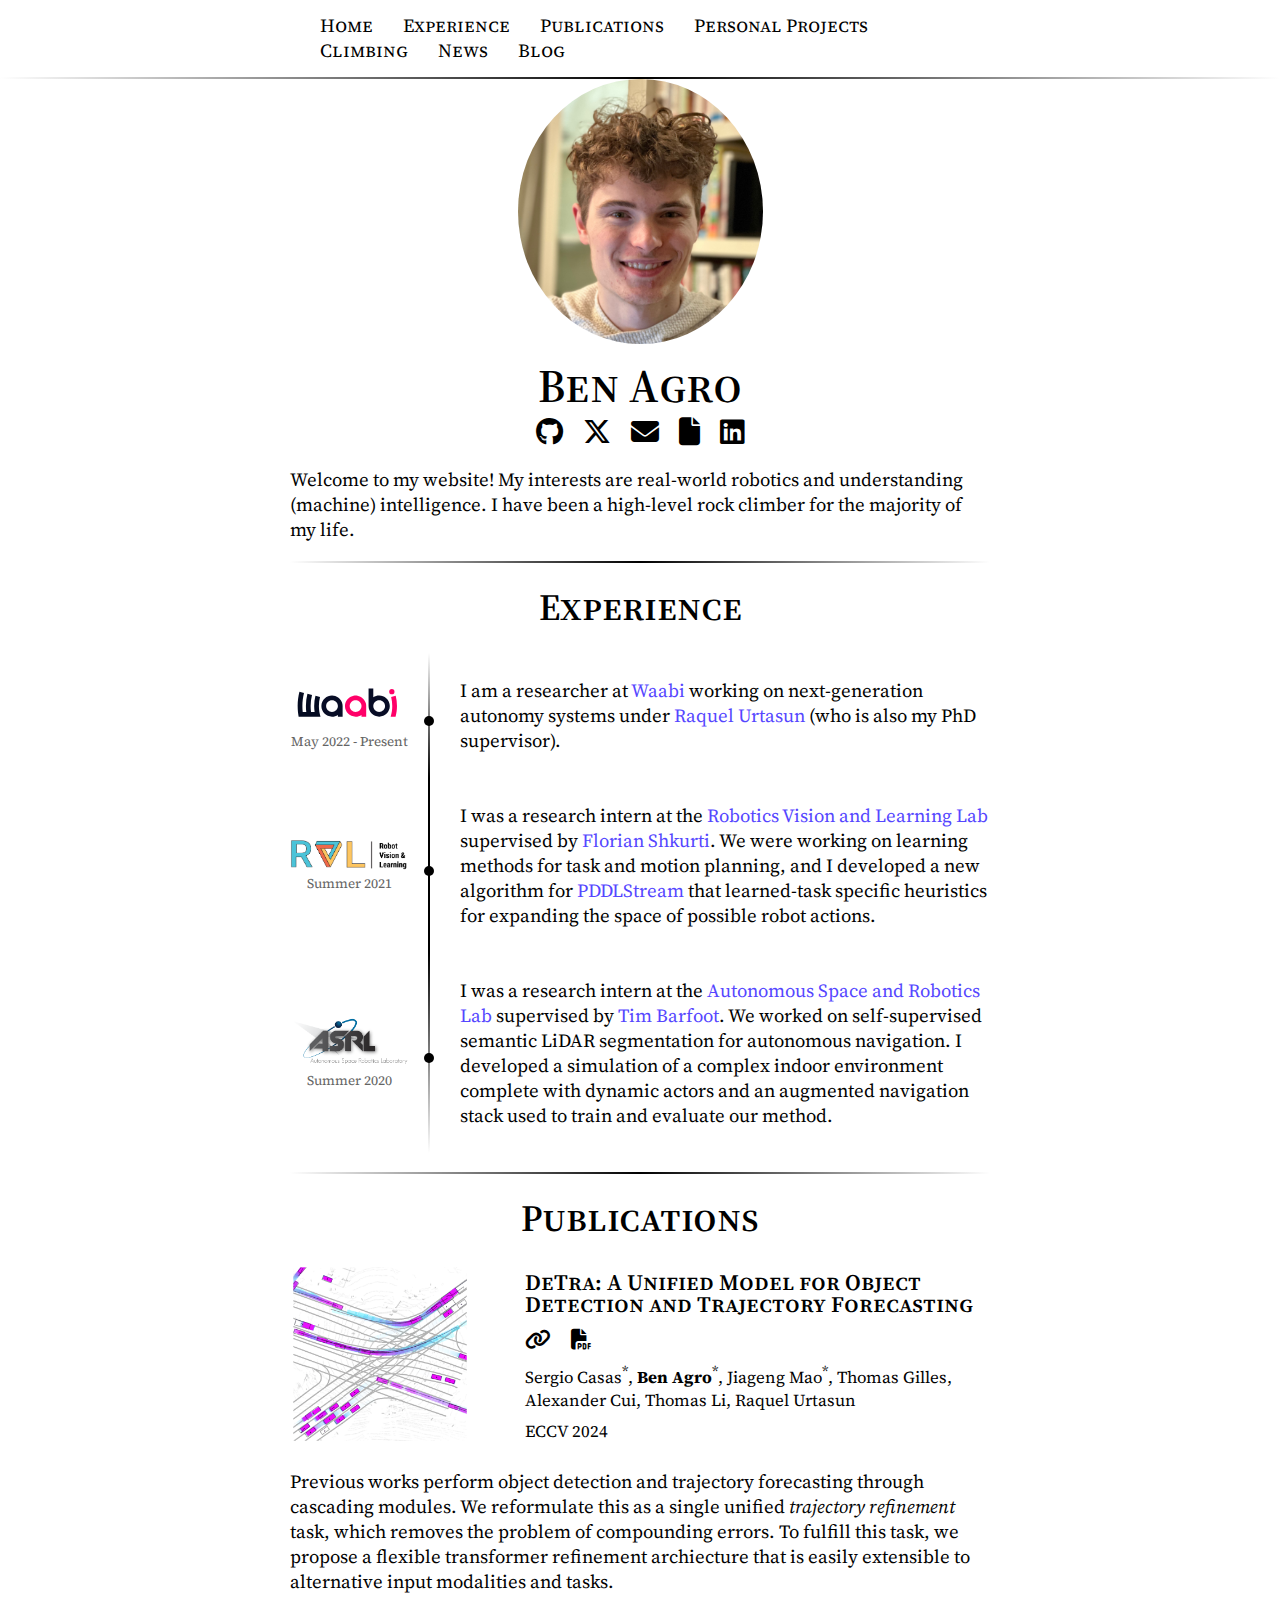
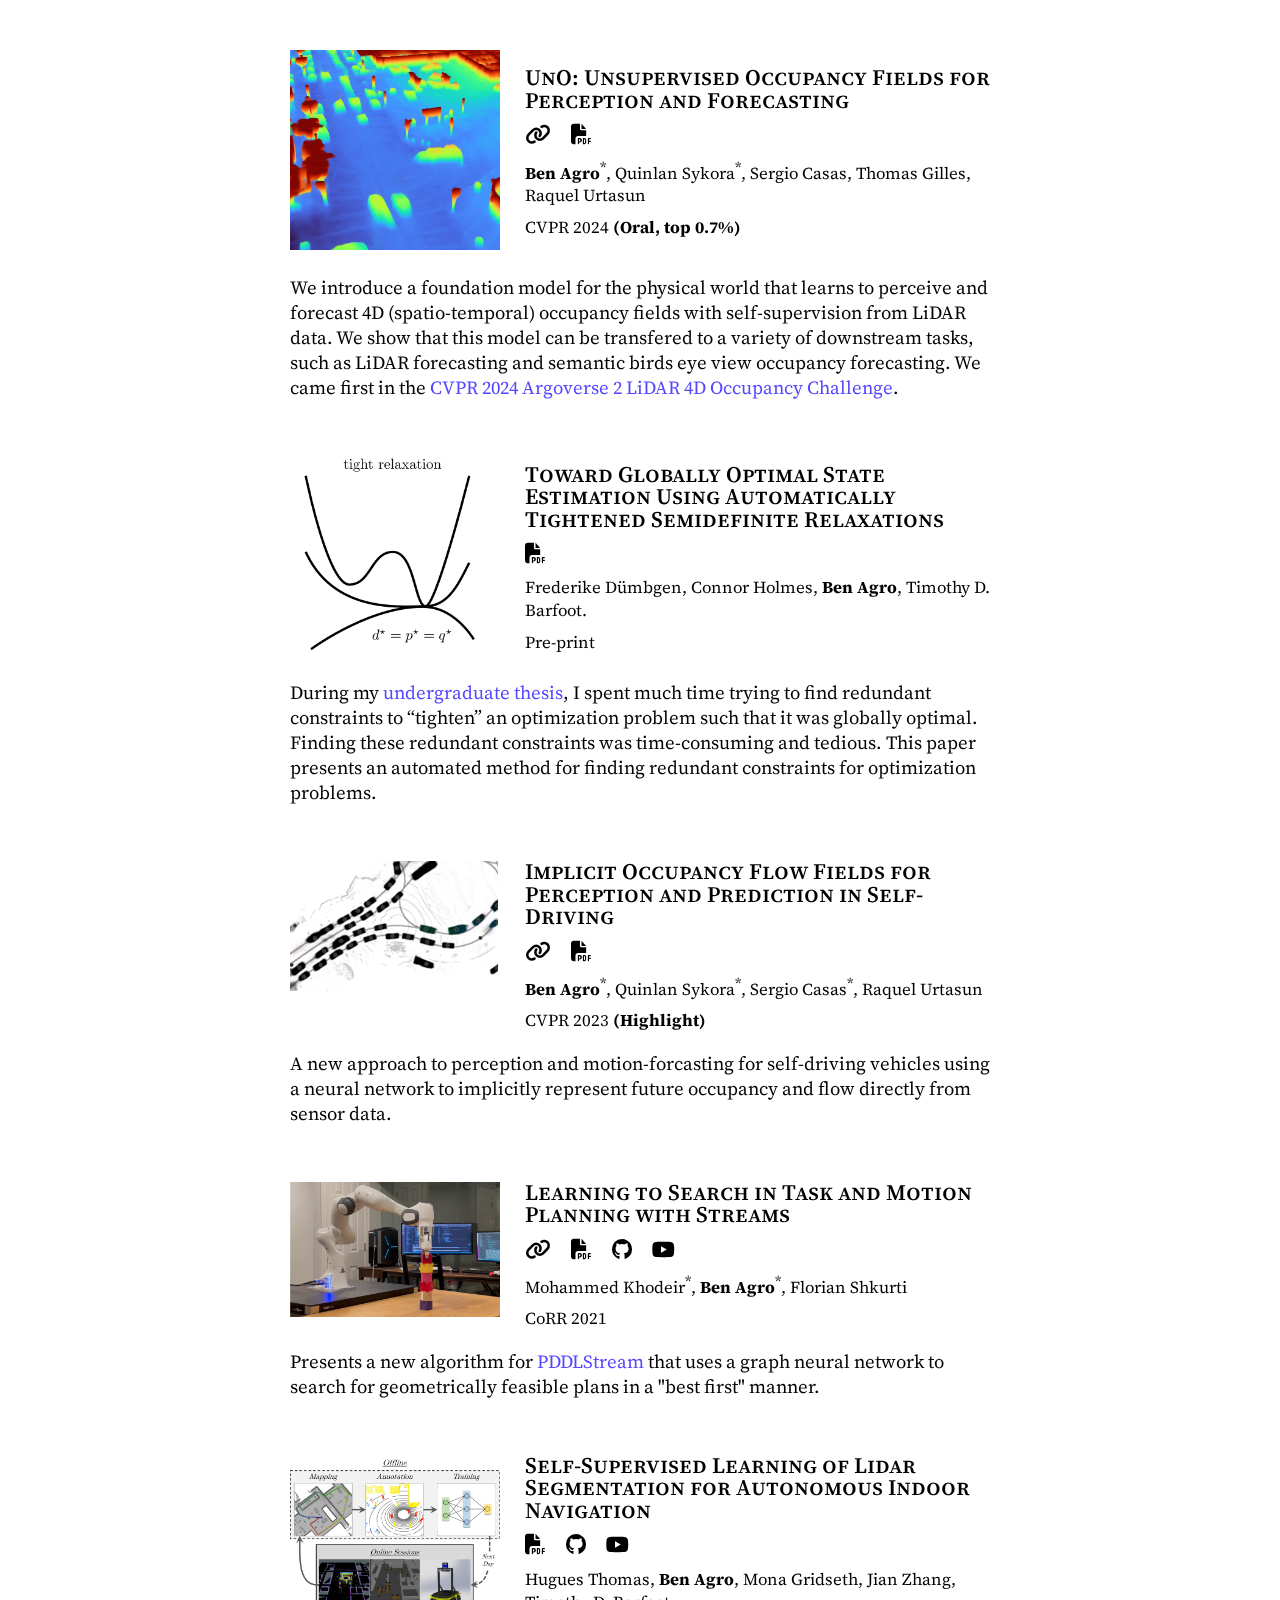
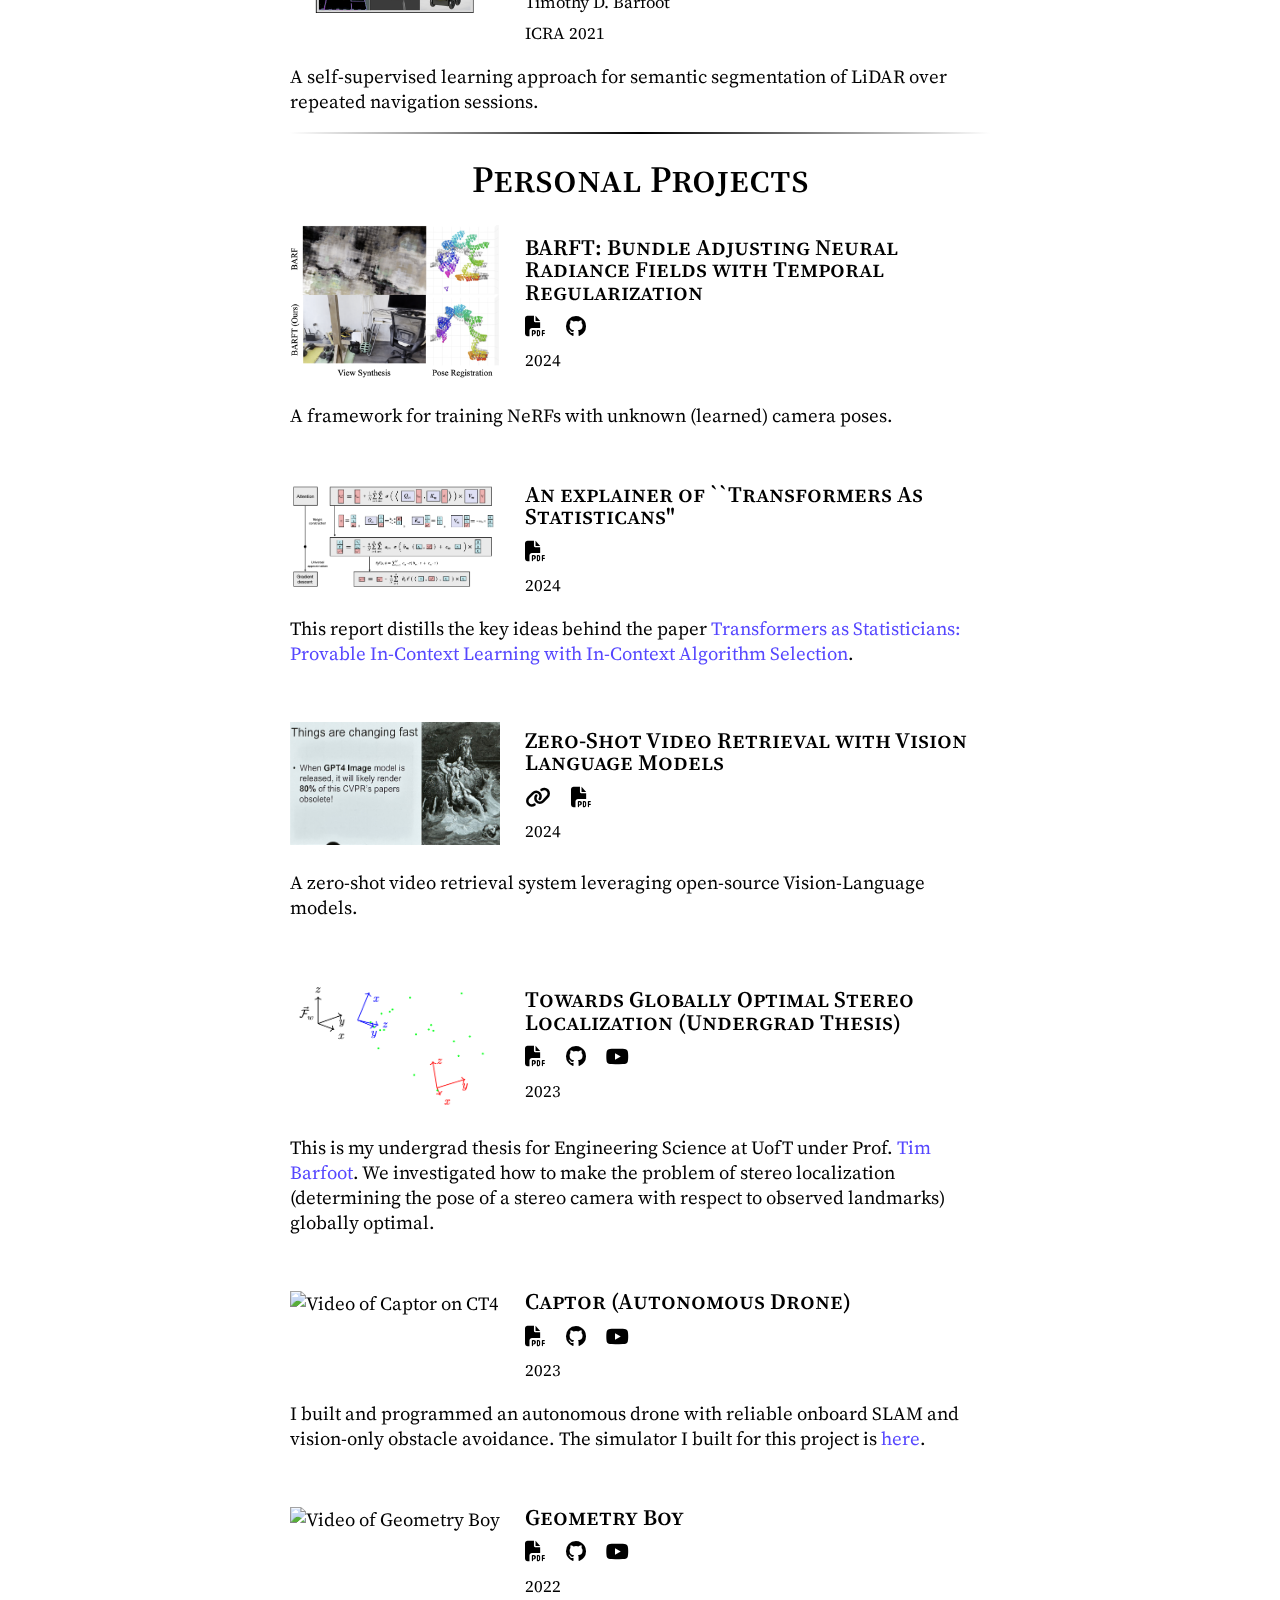
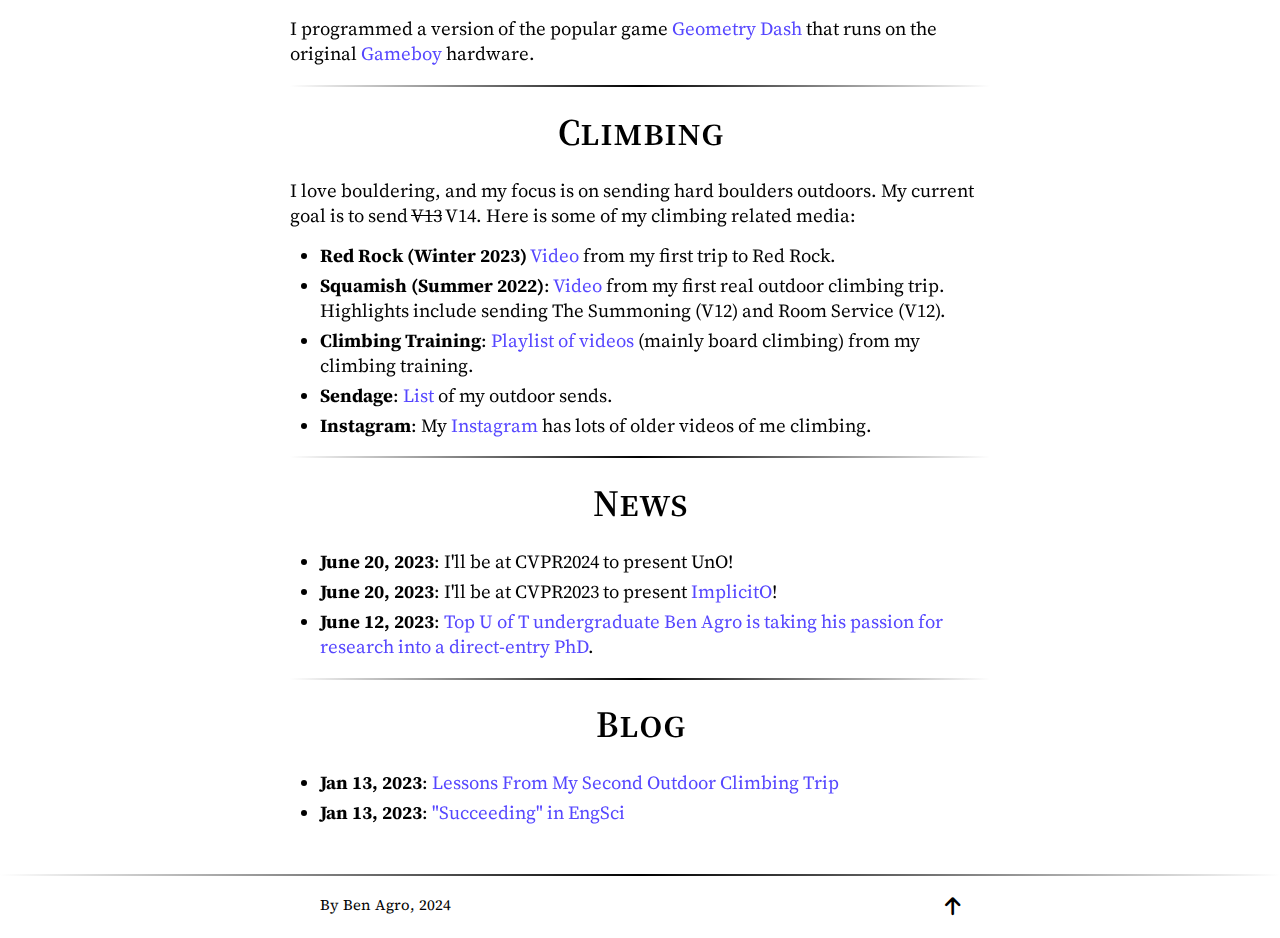
==== commit 6940fe6f: "fixes" ====
--- a/index.html
+++ b/index.html
@@ -119,8 +119,10 @@
                 <div class="publication-header">
                     <div class="pub-img">
                         <div class="pub-img">
+                            <!--img src="images/detra_teaser.gif" alt="A gif showing DeTras detections and forecasts"
+                                style="width: 350%; object-fit: contain;" /-->
                             <img src="images/detra_teaser.gif" alt="A gif showing DeTras detections and forecasts"
-                                style="width: 350%; object-fit: contain;" />
+                            style="width: 350%; max-width: 180px; height: auto; object-fit: contain;" />
                         </div>
                     </div>
                     <div class="pub-meta">
--- a/styles.css
+++ b/styles.css
@@ -1,75 +1,79 @@
 * {
-    margin: 0;
-    padding: 0;
-    box-sizing: border-box;
+  margin: 0;
+  padding: 0;
+  box-sizing: border-box;
 }
 
 :root {
-    --bg-color: rgb(255, 255, 255);
-    --font-color: rgb(0, 0, 0);
-    --navbar-link-color: rgb(0, 0, 0);
-    --navbar-hover-link-color: rgb(100, 100, 100);
-    --time-color: rgb(100, 100, 100);
-    --link-color: rgb(85, 70, 255);
-    --hover-link-color: rgb(63, 52, 178);
-    --author-color: rgb(50, 50, 50);
+  --bg-color: rgb(255, 255, 255);
+  --font-color: rgb(0, 0, 0);
+  --navbar-link-color: rgb(0, 0, 0);
+  --navbar-hover-link-color: rgb(100, 100, 100);
+  --time-color: rgb(100, 100, 100);
+  --link-color: rgb(85, 70, 255);
+  --hover-link-color: rgb(63, 52, 178);
+  --author-color: rgb(50, 50, 50);
 }
 
 html {
-    font-size: 14pt;
-    scroll-behavior: smooth;
+  font-size: 14pt;
+  scroll-behavior: smooth;
 }
 
 body {
-    background-color: var(--bg-color);
-    color: var(--font-color);
-    font-family: 'Source Serif Pro', serif;
-    font-weight: normal;
-    font-size: 1rem;
+  background-color: var(--bg-color);
+  color: var(--font-color);
+  font-family: "Source Serif Pro", serif;
+  font-weight: normal;
+  font-size: 1rem;
 }
 
 a,
 a:visited {
-    text-decoration: none;
-    color: var(--link-color);
+  text-decoration: none;
+  color: var(--link-color);
 }
 
 a:hover,
 a:visited:hover {
-    color: var(--hover-link-color);
+  color: var(--hover-link-color);
 }
 
 p {
-    margin-bottom: 1rem;
+  margin-bottom: 1rem;
 }
 
 p:first-of-type {
-    margin-top: 1em;
+  margin-top: 1em;
 }
 
 p:last-of-type {
-    margin-bottom: 0em;
-}
-
+  margin-bottom: 0em;
+}
 
 section {
-    border-image: linear-gradient(to right, var(--bg-color), var(--font-color), var(--bg-color)) 10 0 10 0;
-    border-top-width: 2px;
-    border-top-style: solid;
-    padding-top: 1em;
-    padding-bottom: 1em;
-}
-
+  border-image: linear-gradient(
+      to right,
+      var(--bg-color),
+      var(--font-color),
+      var(--bg-color)
+    )
+    10 0 10 0;
+  border-top-width: 2px;
+  border-top-style: solid;
+  padding-top: 1em;
+  padding-bottom: 1em;
+}
 
 section:first-of-type {
-    border-top-width: 0px;
+  border-top-width: 0px;
 }
 
 .page {
-    position: relative;
-    max-width: 700px;
-    margin: 0 auto;
-    margin-top: 60px;
+  position: relative;
+  max-width: 700px;
+  margin: 0 auto;
+  margin-top: 60px;
 }
 
 h1,
@@ -77,368 +81,378 @@
 h3,
 h4,
 h5 {
-    text-align: center;
-    font-variant: small-caps;
-    font-size: 2rem;
-    font-weight: 600;
-    margin-bottom: 20px;
+  text-align: center;
+  font-variant: small-caps;
+  font-size: 2rem;
+  font-weight: 600;
+  margin-bottom: 20px;
 }
 
 .my-name {
-    font-size: 2.5em;
-    margin-top: 10px;
-    margin-bottom: 0px;
+  font-size: 2.5em;
+  margin-top: 10px;
+  margin-bottom: 0px;
 }
 
 .blog-title {
-    font-size: 2.5em;
-    padding-top: 1em;
-    margin-bottom: 0px;
+  font-size: 2.5em;
+  padding-top: 1em;
+  margin-bottom: 0px;
 }
 
 .blog-date {
-    text-align: center;
-    font-size: 1em;
-}
-
+  text-align: center;
+  font-size: 1em;
+}
 
 .icons {
-    display: flex;
-    justify-content: center;
+  display: flex;
+  justify-content: center;
 }
 
 .icons li {
-    padding-right: 20px;
-    list-style: none;
+  padding-right: 20px;
+  list-style: none;
 }
 
 .spaced-list li:not(:last-child) {
-    margin-bottom: 5px;
+  margin-bottom: 5px;
 }
 
 .spaced-list li {
-    margin-left: 30px
+  margin-left: 30px;
 }
 
 .icons li:last-of-type {
-    padding-right: 0px;
+  padding-right: 0px;
 }
 
 .icons li a {
-    text-decoration: none;
-    color: var(--navbar-link-color);
-    font-size: 1.5rem;
+  text-decoration: none;
+  color: var(--navbar-link-color);
+  font-size: 1.5rem;
 }
 
 .icons li a:hover,
 .icons li a:visited:hover {
-    color: var(--navbar-hover-link-color);
+  color: var(--navbar-hover-link-color);
 }
 
 .nav-div {
-    z-index: 1;
-    width: 100%;
-    position: fixed;
-    top: 0;
-    left: 0;
+  z-index: 1;
+  width: 100%;
+  position: fixed;
+  top: 0;
+  left: 0;
 }
 
 .nav-background {
-    z-index: 1;
-    background-color: var(--bg-color);
-    border-image: linear-gradient(to right, var(--bg-color), var(--font-color), var(--bg-color)) 10 0 10 0;
-    border-bottom-width: 2px;
-    border-bottom-style: solid;
+  z-index: 1;
+  background-color: var(--bg-color);
+  border-image: linear-gradient(
+      to right,
+      var(--bg-color),
+      var(--font-color),
+      var(--bg-color)
+    )
+    10 0 10 0;
+  border-bottom-width: 2px;
+  border-bottom-style: solid;
 }
 
 .nav-bar {
-    padding-top: 10pt;
-    padding-bottom: 10pt;
-    padding-left: 20px;
-    position: relative;
-    max-width: 680px;
-    margin: 0 auto;
+  padding-top: 10pt;
+  padding-bottom: 10pt;
+  padding-left: 20px;
+  position: relative;
+  max-width: 680px;
+  margin: 0 auto;
 }
 
 .nav-bar ul {
-    display: flex;
-    flex-wrap: wrap;
-    justify-content: left;
+  display: flex;
+  flex-wrap: wrap;
+  justify-content: left;
 }
 
 .nav-bar li {
-    list-style: none;
-    padding-right: 30px;
+  list-style: none;
+  padding-right: 30px;
 }
 
 .nav-bar li a,
 .nav-bar li a:visited {
-    text-decoration: none;
-    color: var(--navbar-link-color);
-    font-variant: small-caps;
+  text-decoration: none;
+  color: var(--navbar-link-color);
+  font-variant: small-caps;
 }
 
 .nav-bar li a:hover,
 .nav-ba li a:visited:hover {
-    color: var(--navbar-hover-link-color);
+  color: var(--navbar-hover-link-color);
 }
 
 .headshot {
-    width: 35%;
-    border-radius: 50%;
+  width: 35%;
+  border-radius: 50%;
 }
 
 .headshot-figure {
-    display: flex;
-    justify-content: center;
-}
-
+  display: flex;
+  justify-content: center;
+}
 
 .row-experience {
-    display: flex;
-}
-
-.row-experience>* {
-    padding-top: 25px;
-    /* give sub divs good padding */
-    padding-bottom: 25px;
+  display: flex;
+}
+
+.row-experience > * {
+  padding-top: 25px;
+  /* give sub divs good padding */
+  padding-bottom: 25px;
 }
 
 .experience-desc {
-    margin-left: 20px;
-    flex: 1;
-}
-
+  margin-left: 20px;
+  flex: 1;
+}
 
 .timespan {
-    font-size: 10pt;
-    border-right: var(--font-color) solid 2px;
-    width: 20%;
-    text-align: center;
-    position: relative;
-    padding-right: 20px;
-    display: flex;
-    align-items: center;
+  font-size: 10pt;
+  border-right: var(--font-color) solid 2px;
+  width: 20%;
+  text-align: center;
+  position: relative;
+  padding-right: 20px;
+  display: flex;
+  align-items: center;
 }
 
 .timespan time {
-    margin-top: 10px;
-    color: var(--time-color);
+  margin-top: 10px;
+  color: var(--time-color);
 }
 
 .timespan:before {
-    flex: initial;
-    content: "";
-    /* Add an empty content to the ::before pseudo-element */
-    position: absolute;
-    /* Position the ::before pseudo-element absolutely */
-    right: -6px;
-    top: 50%;
-    width: 10px;
-    /* Set the width of the dot */
-    height: 10px;
-    /* Set the height of the dot */
-    background-color: black;
-    /* Set the color of the dot */
-    border-radius: 50%;
-    /* Make the dot a circle */
+  flex: initial;
+  content: "";
+  /* Add an empty content to the ::before pseudo-element */
+  position: absolute;
+  /* Position the ::before pseudo-element absolutely */
+  right: -6px;
+  top: 50%;
+  width: 10px;
+  /* Set the width of the dot */
+  height: 10px;
+  /* Set the height of the dot */
+  background-color: black;
+  /* Set the color of the dot */
+  border-radius: 50%;
+  /* Make the dot a circle */
 }
 
 .row-experience:first-of-type .timespan {
-    border-image: linear-gradient(to top, var(--font-color), var(--bg-color)) 0 20 0 0;
-    border-right-width: 2px;
-    border-right-style: solid;
+  border-image: linear-gradient(to top, var(--font-color), var(--bg-color)) 0 20
+    0 0;
+  border-right-width: 2px;
+  border-right-style: solid;
 }
 
 .row-experience:last-of-type .timespan {
-    border-image: linear-gradient(to bottom, var(--font-color), var(--bg-color)) 0 20 0 0;
-    border-right-width: 2px;
-    border-right-style: solid;
+  border-image: linear-gradient(to bottom, var(--font-color), var(--bg-color)) 0
+    20 0 0;
+  border-right-width: 2px;
+  border-right-style: solid;
 }
 
 .experience-desc {
-    width: 80%;
-    padding-left: 10px;
+  width: 80%;
+  padding-left: 10px;
 }
 
 .logo-img {
-    width: 100%;
+  width: 100%;
 }
 
 .logo-img:hover {
-    transform: scale(1.1);
+  transform: scale(1.1);
 }
 
 .publication-header {
-    display: flex;
-    margin-bottom: 1rem;
+  display: flex;
+  margin-bottom: 1rem;
 }
 
 .pub-img {
-    width: 30%;
-    flex: initial;
-    align-items: center;
+  width: 30%;
+  flex: initial;
+  align-items: center;
+  justify-content: center;
 }
 
 .pub-img img {
-    width: 100%;
+  width: 100%;
 }
 
 .pub-meta {
-    flex: 1;
-    margin-left: 25px;
-    display: flex;
-    align-items: center;
+  flex: 1;
+  margin-left: 25px;
+  display: flex;
+  align-items: center;
 }
 
 .paper-title {
-    font-size: 1.2rem;
-    margin-bottom: 0.5em;
-    line-height: 1.2rem;
-    text-align: left;
+  font-size: 1.2rem;
+  margin-bottom: 0.5em;
+  line-height: 1.2rem;
+  text-align: left;
 }
 
 .paper-authors {
-    font-variant: None;
-    font-weight: normal;
-    font-size: 0.9rem;
-    margin-bottom: 0.5em;
-    /*color: var(--author-color);*/
-    text-align: left;
+  font-variant: None;
+  font-weight: normal;
+  font-size: 0.9rem;
+  margin-bottom: 0.5em;
+  /*color: var(--author-color);*/
+  text-align: left;
 }
 
 .paper-journal {
-    font-variant: None;
-    font-weight: normal;
-    text-align: left;
-    font-size: 0.9rem;
-    margin-bottom: 0px;
+  font-variant: None;
+  font-weight: normal;
+  text-align: left;
+  font-size: 0.9rem;
+  margin-bottom: 0px;
 }
 
 .row-publication {
-    margin-bottom: 3rem;
+  margin-bottom: 3rem;
 }
 
 .row-publication:last-of-type {
-    margin-bottom: 0rem;
+  margin-bottom: 0rem;
 }
 
 .pub-meta ul {
-    display: flex;
-    justify-content: left;
-    margin-bottom: 0.5em;
+  display: flex;
+  justify-content: left;
+  margin-bottom: 0.5em;
 }
 
 .pub-meta ul li {
-    list-style: none;
-    padding-right: 20px;
+  list-style: none;
+  padding-right: 20px;
 }
 
 .pub-meta ul li a {
-    text-decoration: none;
-    color: var(--navbar-link-color);
-    font-size: 1.1rem;
+  text-decoration: none;
+  color: var(--navbar-link-color);
+  font-size: 1.1rem;
 }
 
 .pub-meta ul li a:hover,
 .pub-meta ul li a:visited:hover {
-    color: var(--navbar-hover-link-color);
-
+  color: var(--navbar-hover-link-color);
 }
 
 .website-footer {
-    border-image: linear-gradient(to right, var(--bg-color), var(--font-color), var(--bg-color)) 10 0 0 0;
-    border-top-width: 2px;
-    border-top-style: solid;
-    padding-top: 1rem;
-    padding-bottom: 1rem;
-    margin-top: 30px;
+  border-image: linear-gradient(
+      to right,
+      var(--bg-color),
+      var(--font-color),
+      var(--bg-color)
+    )
+    10 0 0 0;
+  border-top-width: 2px;
+  border-top-style: solid;
+  padding-top: 1rem;
+  padding-bottom: 1rem;
+  margin-top: 30px;
 }
 
 .website-footer .author {
-    font-size: 0.8rem;
+  font-size: 0.8rem;
 }
 
 .footer-content {
-    max-width: 680px;
-    margin: 0 auto;
-    display: flex;
-    justify-content: space-between;
-    padding-left: 20px;
-    padding-right: 20px;
+  max-width: 680px;
+  margin: 0 auto;
+  display: flex;
+  justify-content: space-between;
+  padding-left: 20px;
+  padding-right: 20px;
 }
 
 .footer-content a {
-    text-decoration: none;
-    color: var(--navbar-link-color);
-    font-size: 1.1rem;
+  text-decoration: none;
+  color: var(--navbar-link-color);
+  font-size: 1.1rem;
 }
 
 .footer-content a:hover,
 .footer-content a:visited:hover {
-    color: var(--navbar-hover-link-color);
-
+  color: var(--navbar-hover-link-color);
 }
 
 @media only screen and (max-width: 720px) {
-    .page {
-        padding-left: 26px;
-        padding-right: 26px;
-    }
-
-    html {
-        font-size: 12pt;
-    }
+  .page {
+    padding-left: 26px;
+    padding-right: 26px;
+  }
+
+  html {
+    font-size: 12pt;
+  }
 }
 
 .under-construction {
-    text-align: center;
+  text-align: center;
 }
 
 .under-construction i {
-    font-size: 40pt;
+  font-size: 40pt;
 }
 
 @media only screen and (max-width: 500px) {
-    .publication-header {
-        flex-direction: column-reverse;
-    }
-
-    .pub-img {
-        width: 60%;
-        margin: 0 auto;
-    }
-
-    .pub-meta {
-        width: 100%;
-        margin-left: 0;
-        margin-bottom: 1.5rem;
-    }
-
-    .page {
-        margin-bottom: 70px;
-    }
+  .publication-header {
+    flex-direction: column-reverse;
+  }
+
+  .pub-img {
+    width: 60%;
+    margin: 0 auto;
+  }
+
+  .pub-meta {
+    width: 100%;
+    margin-left: 0;
+    margin-bottom: 1.5rem;
+  }
+
+  .page {
+    margin-bottom: 70px;
+  }
 }
 
 .blog-title {
-    font-size: 2.0em;
-    margin-top: 10px;
-    margin-bottom: 5px;
+  font-size: 2em;
+  margin-top: 10px;
+  margin-bottom: 5px;
 }
 
 .blog-author {
-    font-size: 1.0em;
-    text-align: center;
-    margin-bottom: 5px;
+  font-size: 1em;
+  text-align: center;
+  margin-bottom: 5px;
 }
 
 .blog-abstract {
-    font-style: italic;
-    text-align: center;
+  font-style: italic;
+  text-align: center;
 }
 
 .blog-date {
-    font-size: 1.0em;
-    text-align: center;
-    margin-bottom: 10px;
-}+  font-size: 1em;
+  text-align: center;
+  margin-bottom: 10px;
+}
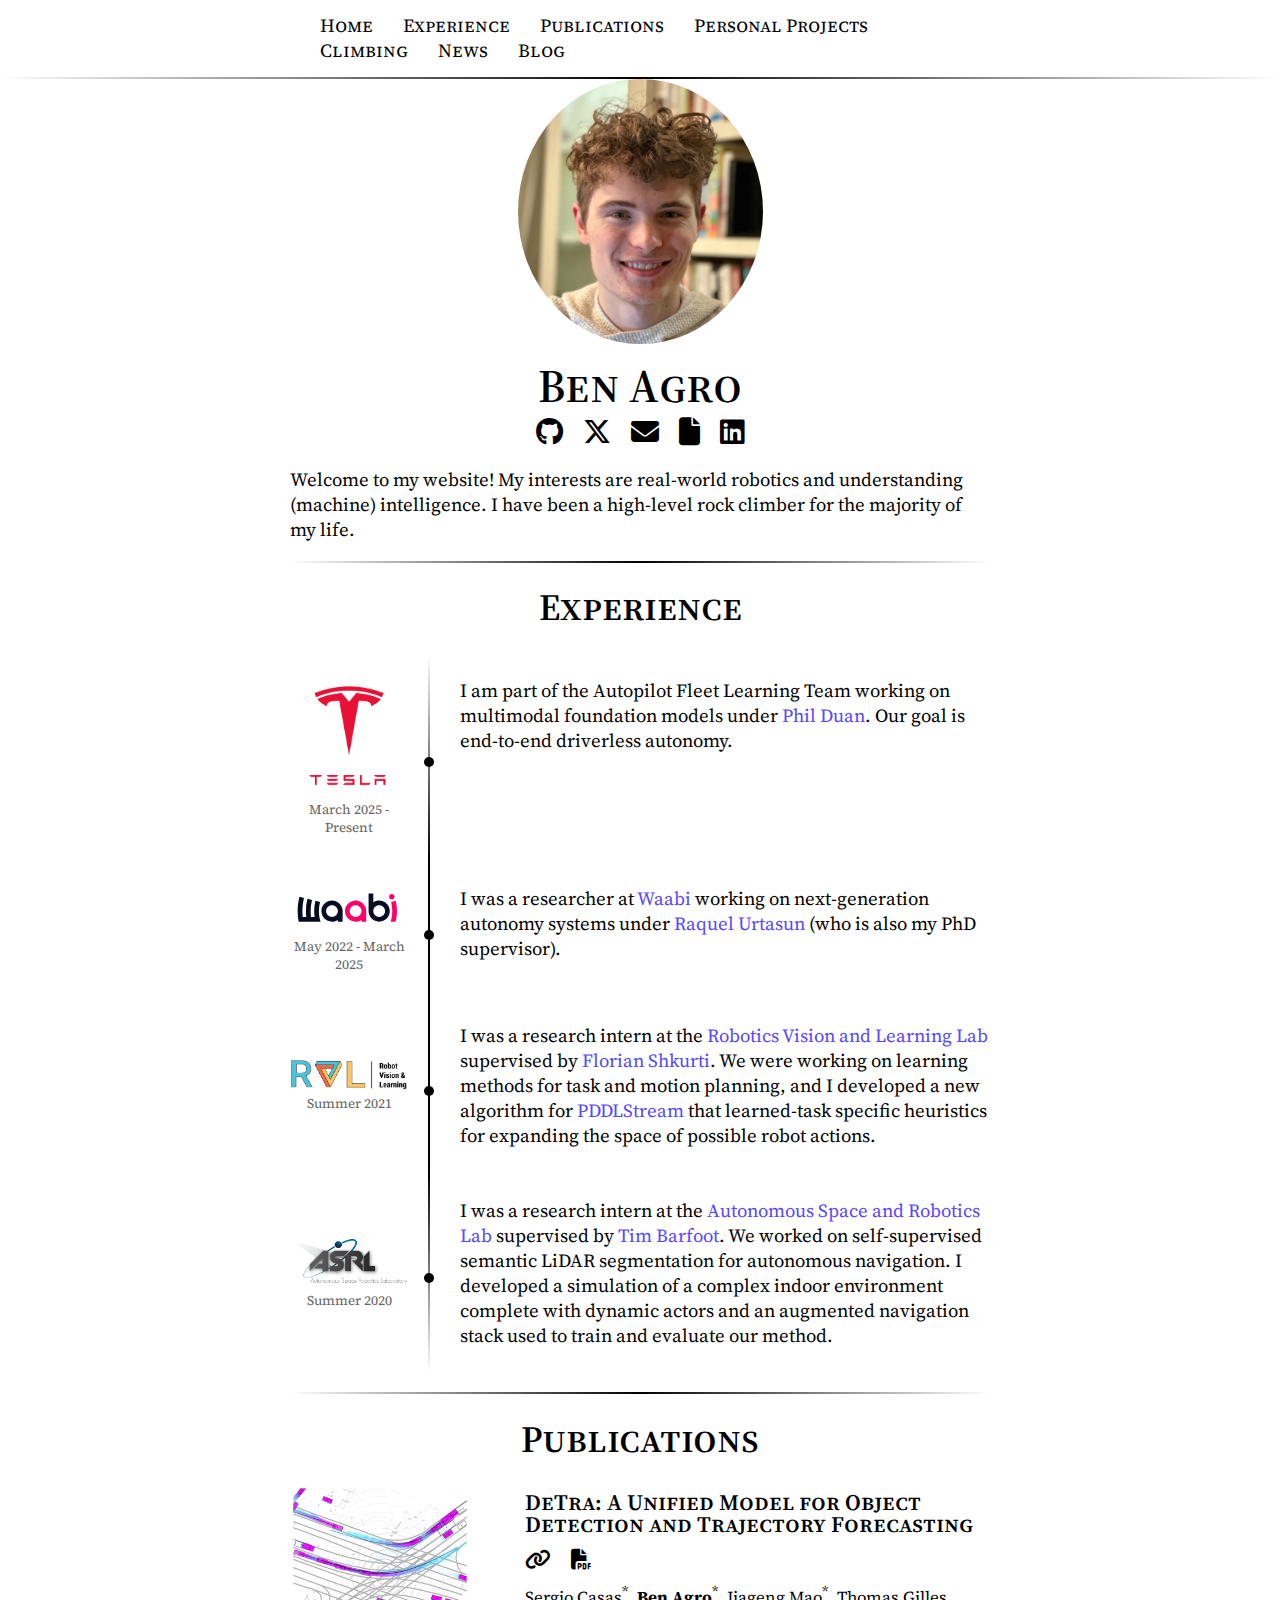
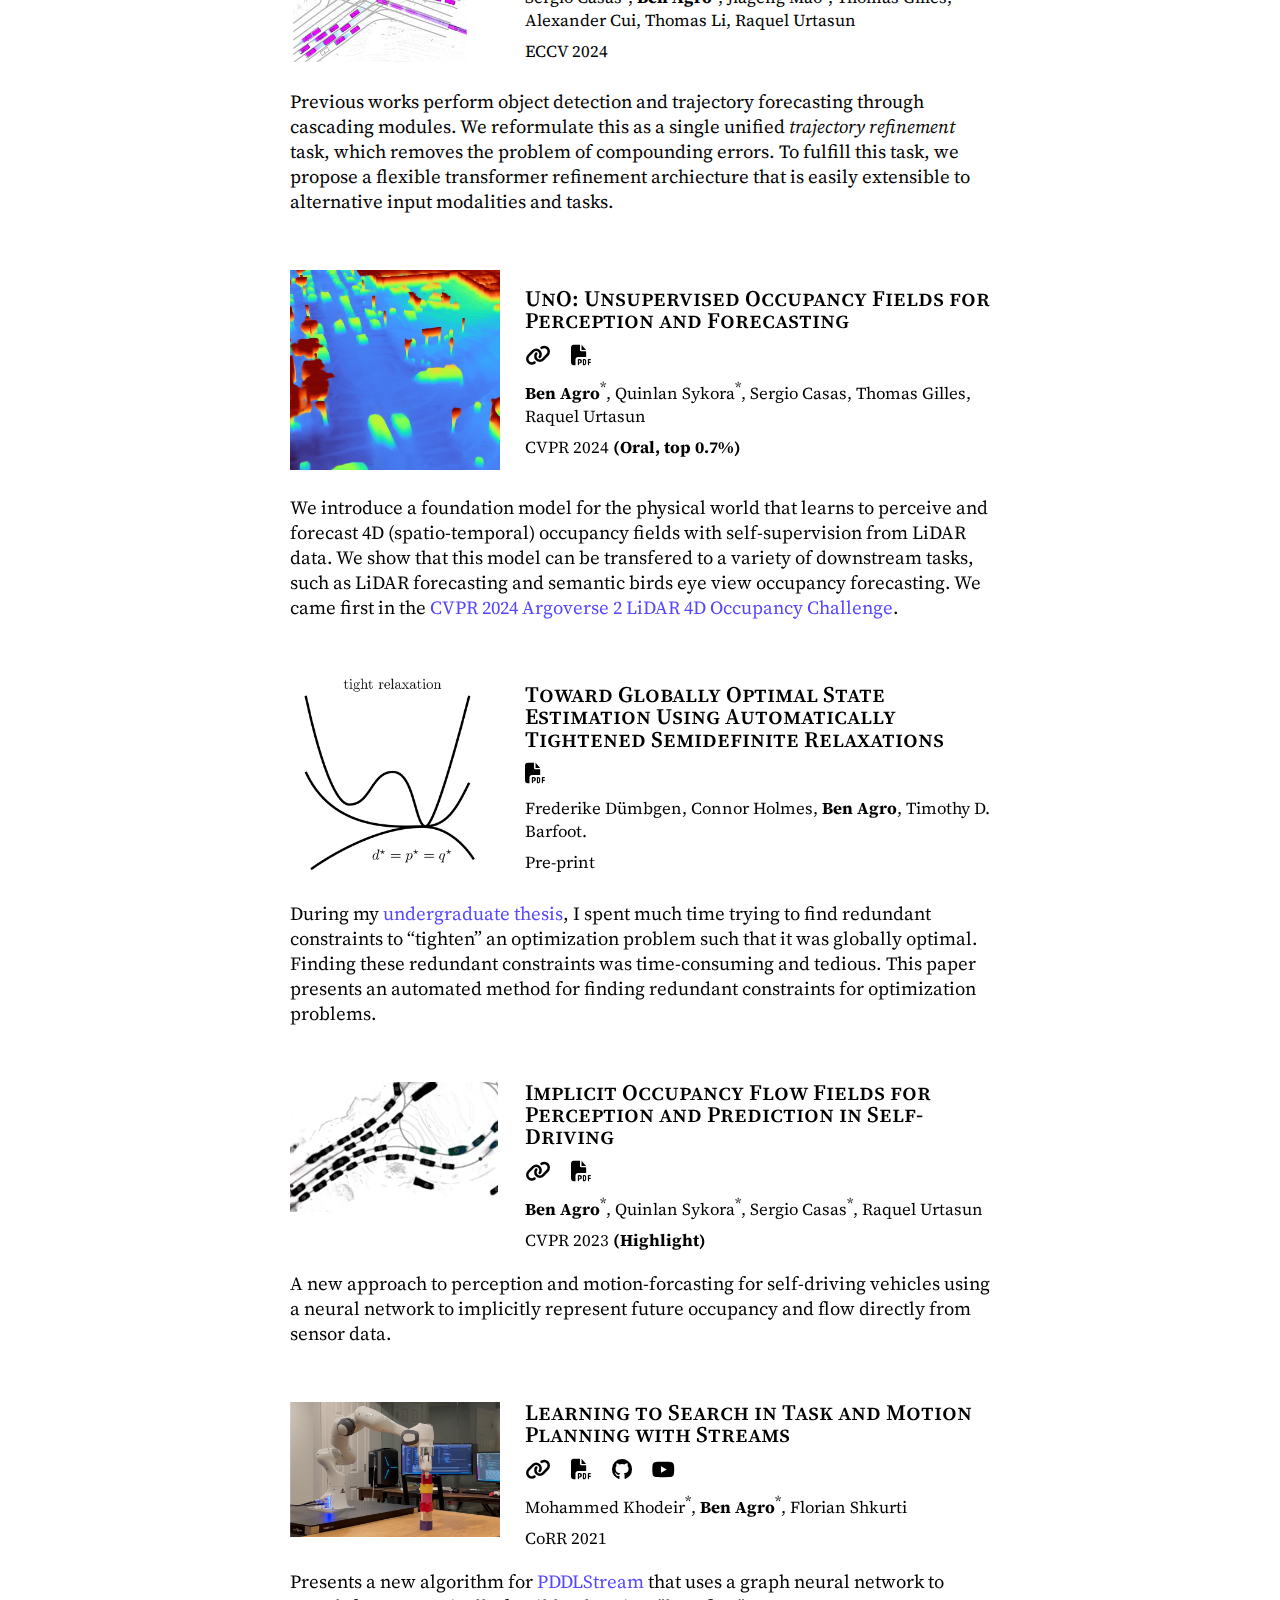
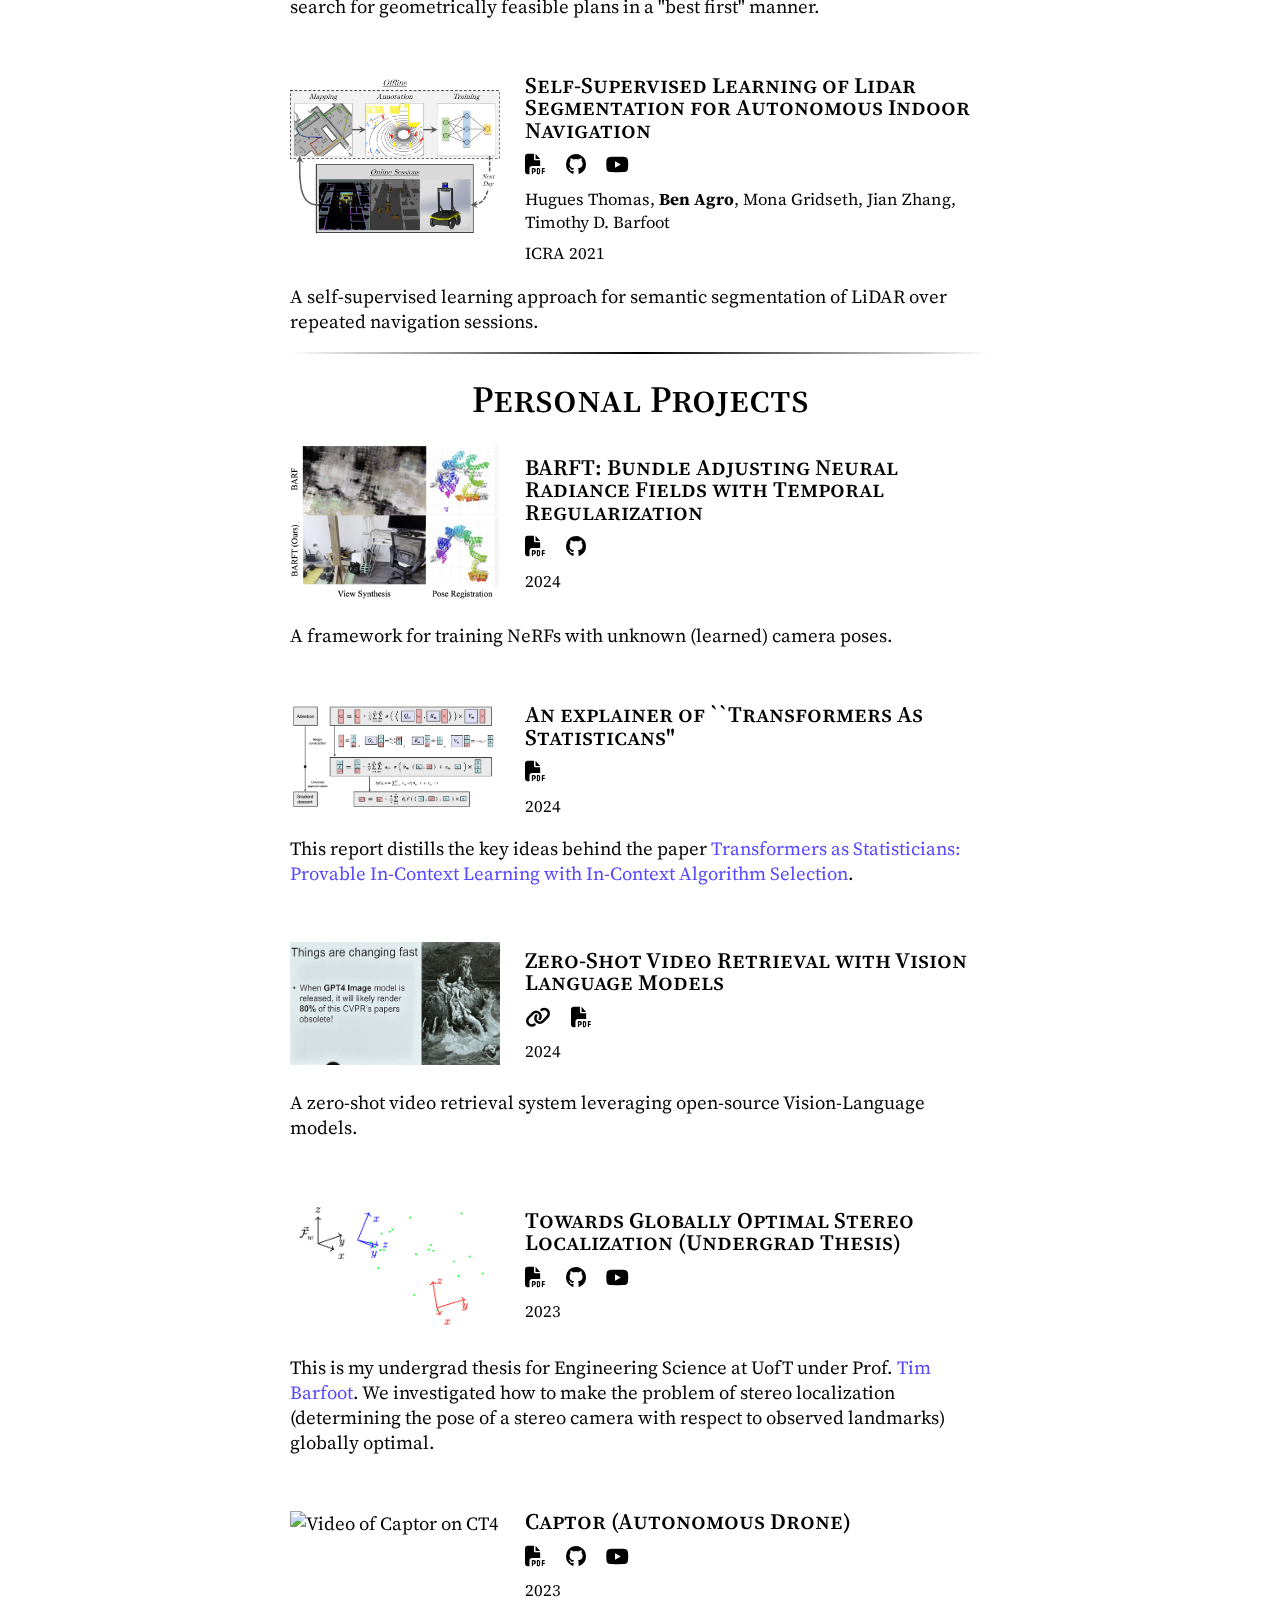
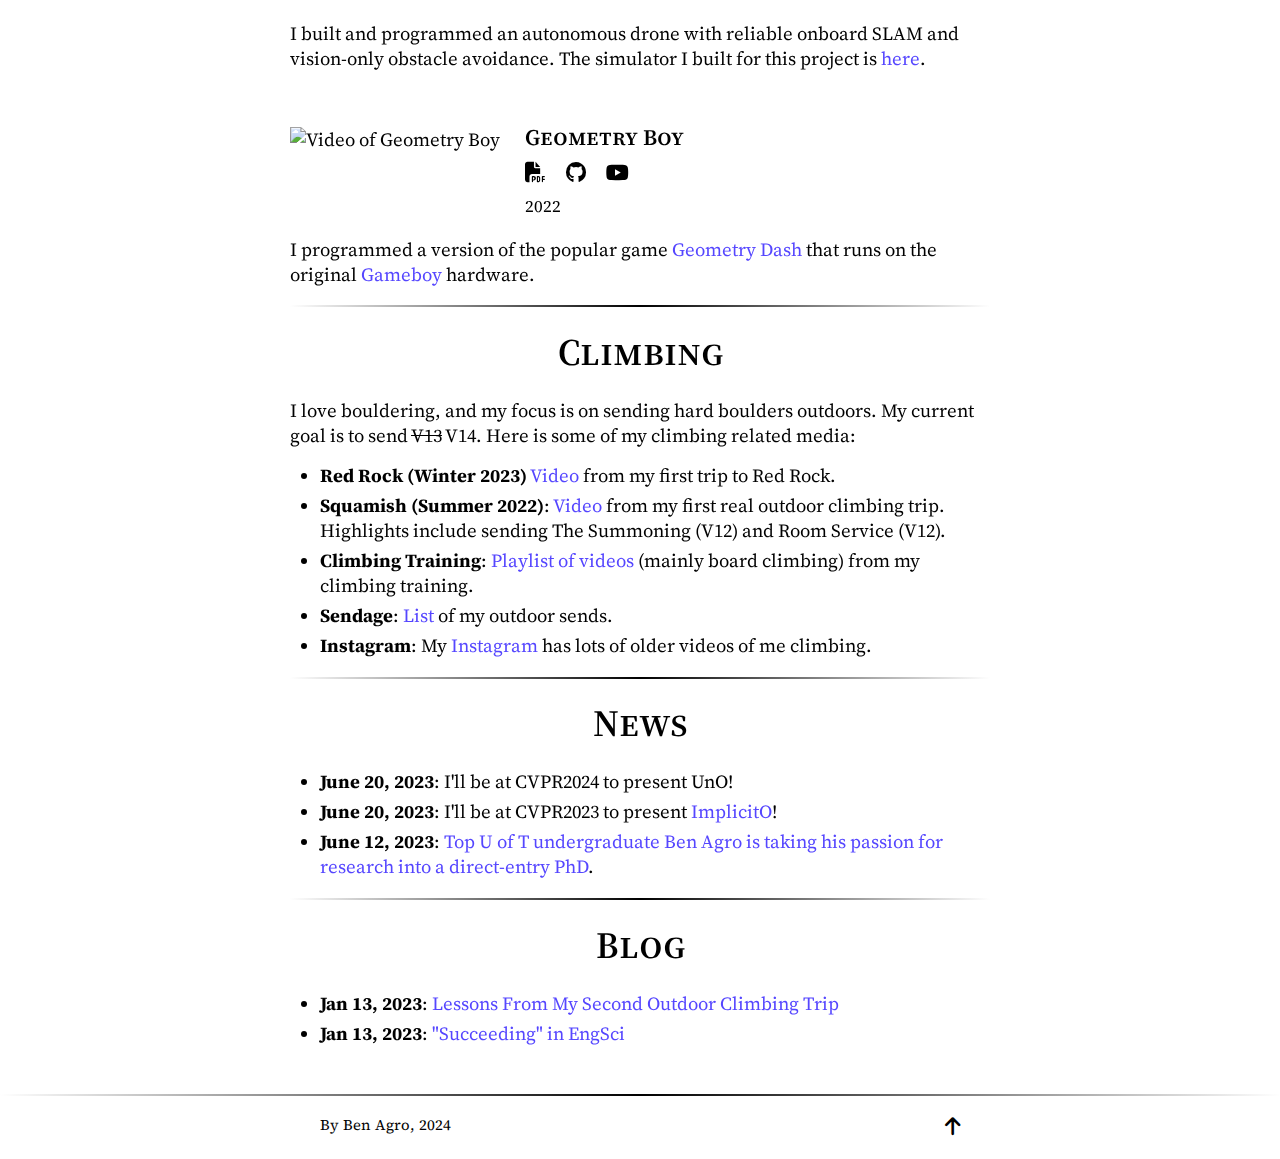
==== commit 01363af3: "update website" ====
--- a/index.html
+++ b/index.html
@@ -66,14 +66,28 @@
             <div class="row-experience">
                 <div class="timespan">
                     <div>
+                        <a href="https://www.tesla.com/">
+                            <img src="images/telsa_logo.png" alt="Tesla Logo" class="logo-img" />
+                        </a>
+                        <time datetime='2025-3'>March 2025 - Present</time>
+                    </div>
+                </div>
+                <div class="experience-desc">
+                    I am part of the Autopilot Fleet Learning Team working on multimodal foundation models under <a href="https://www.philduan.com/">Phil Duan</a>.
+                    Our goal is end-to-end driverless autonomy.
+                </div>
+            </div>
+            <div class="row-experience">
+                <div class="timespan">
+                    <div>
                         <a href="https://waabi.ai/">
                             <img src="images/Waabi.svg" alt="Waabi Logo" class="logo-img" />
                         </a>
-                        <time datetime='2022-5'>May 2022 - Present</time>
+                        <time datetime='2022-5'>May 2022 - March 2025</time>
                     </div>
                 </div>
                 <div class="experience-desc">
-                    I am a researcher at <a href="https://waabi.ai/">Waabi</a> working on next-generation autonomy
+                    I was a researcher at <a href="https://waabi.ai/">Waabi</a> working on next-generation autonomy
                     systems under <a href="http://www.cs.toronto.edu/~urtasun/">Raquel Urtasun</a> (who is also my PhD supervisor).
                 </div>
             </div>
